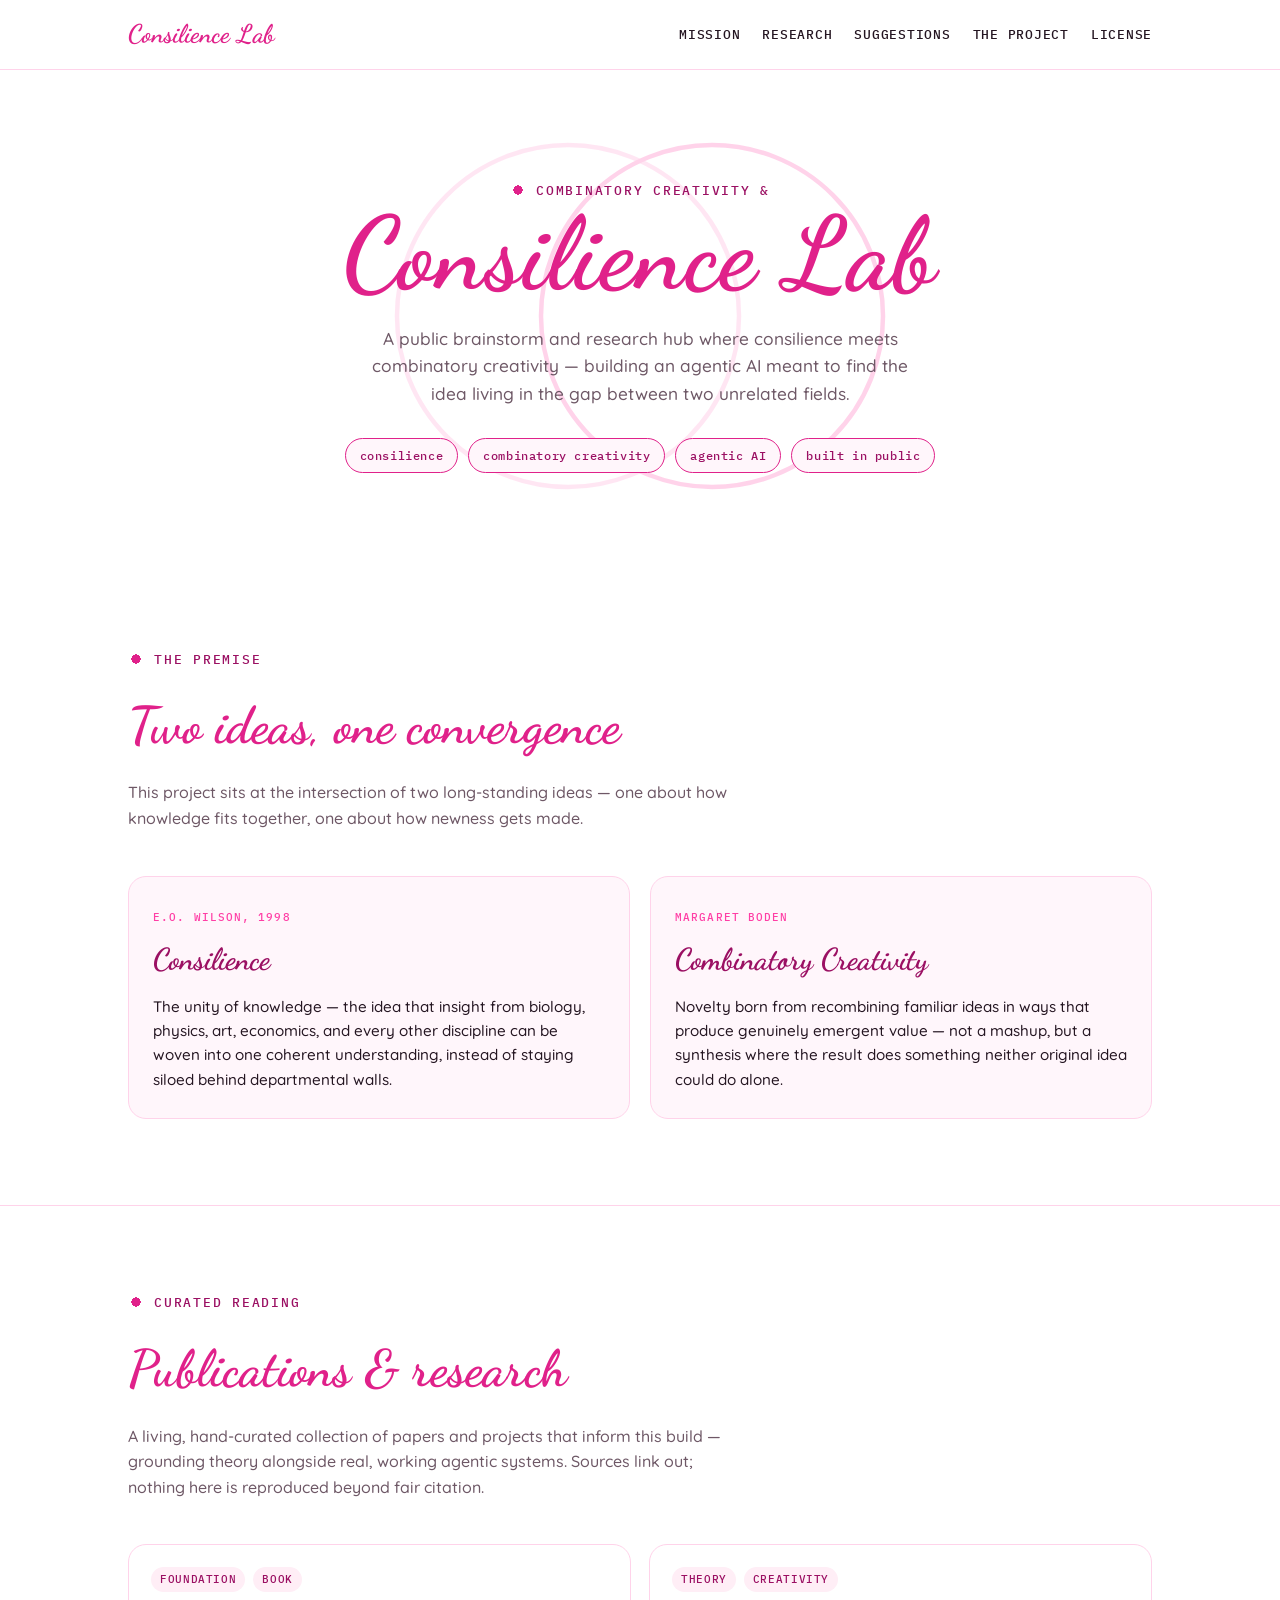
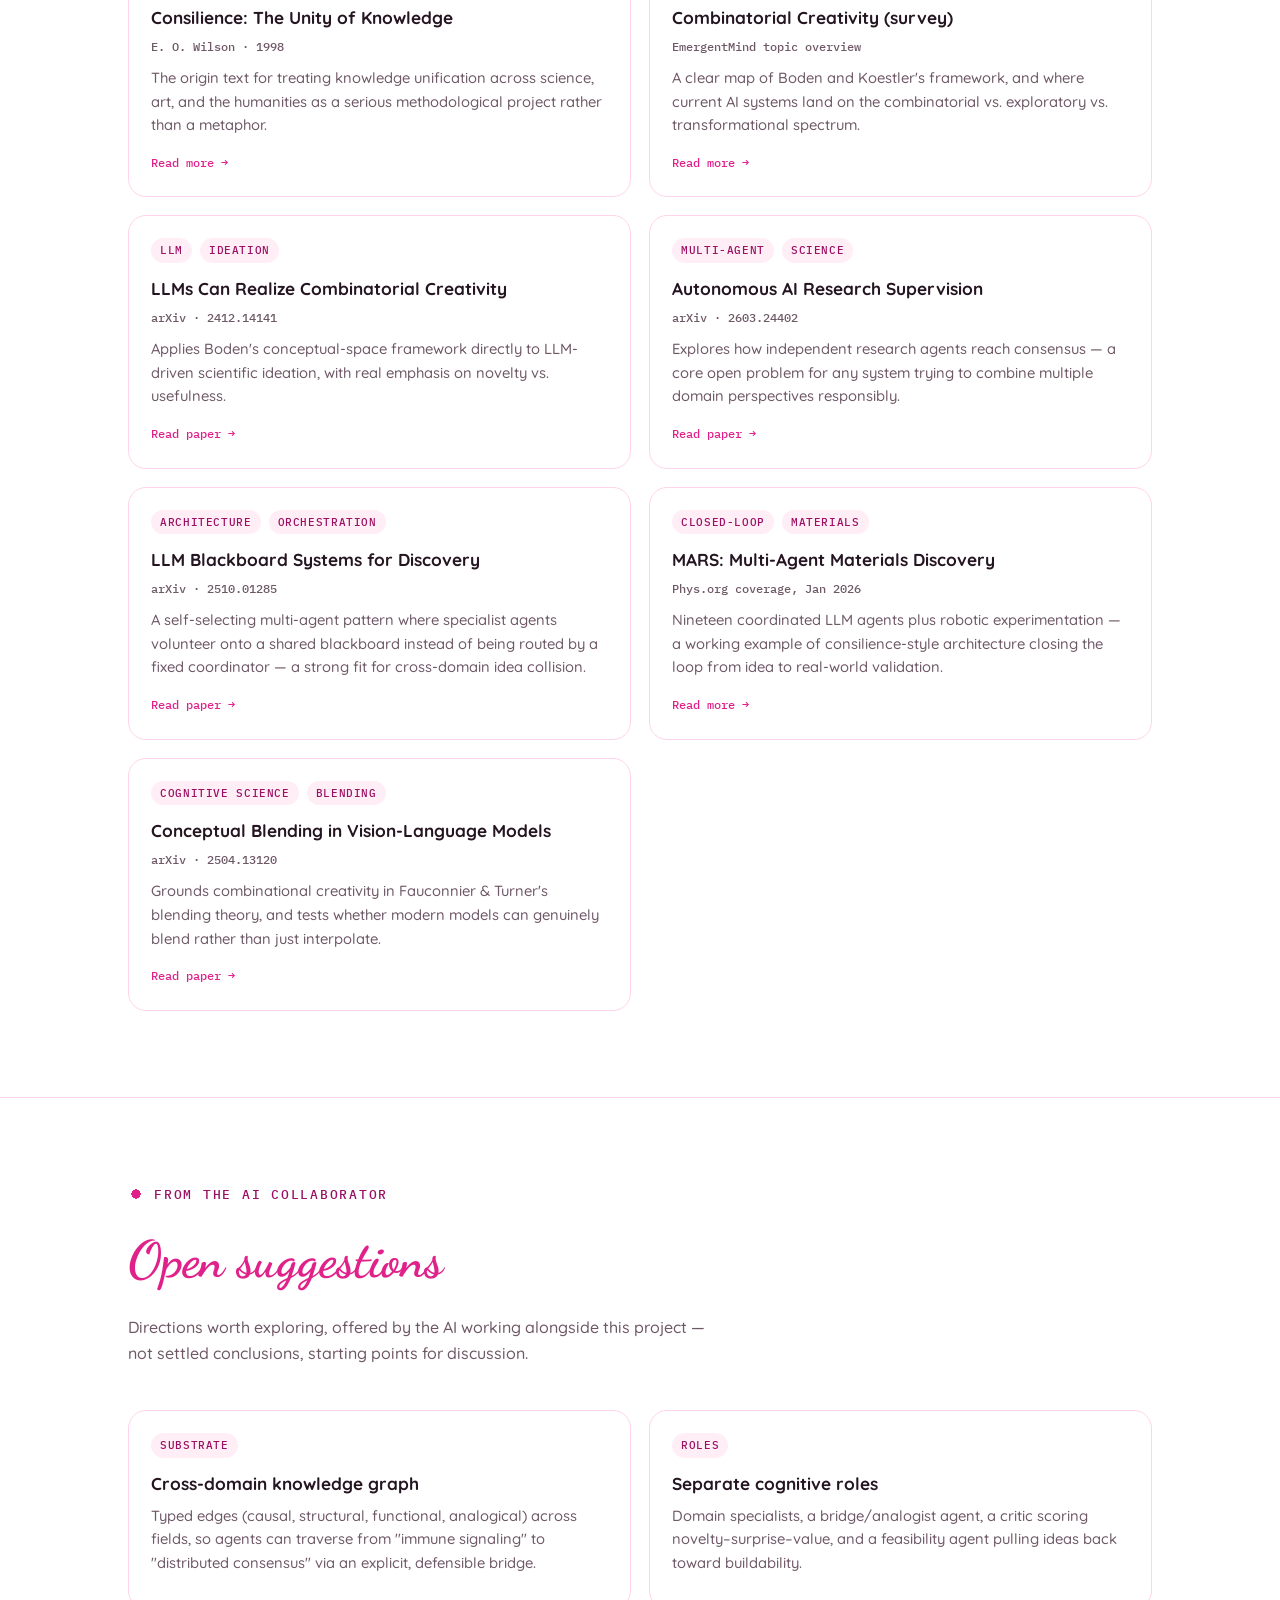
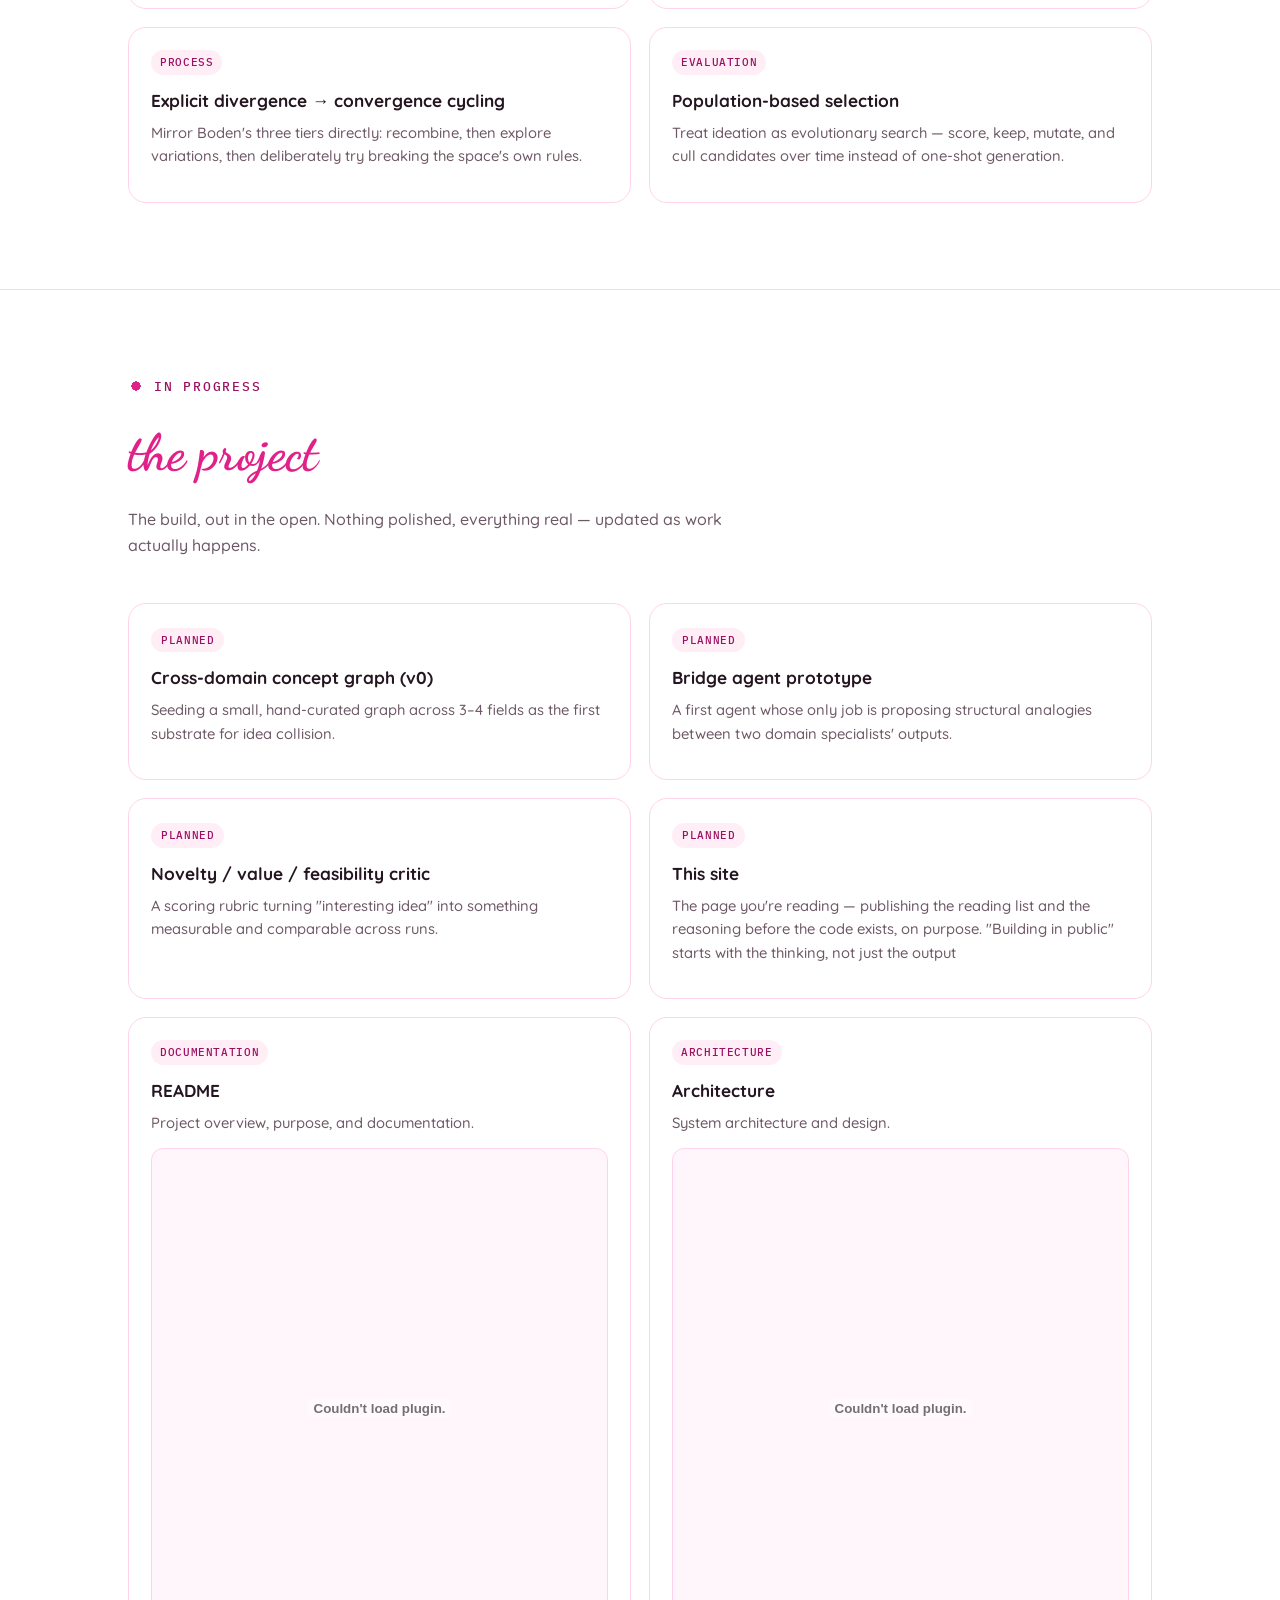
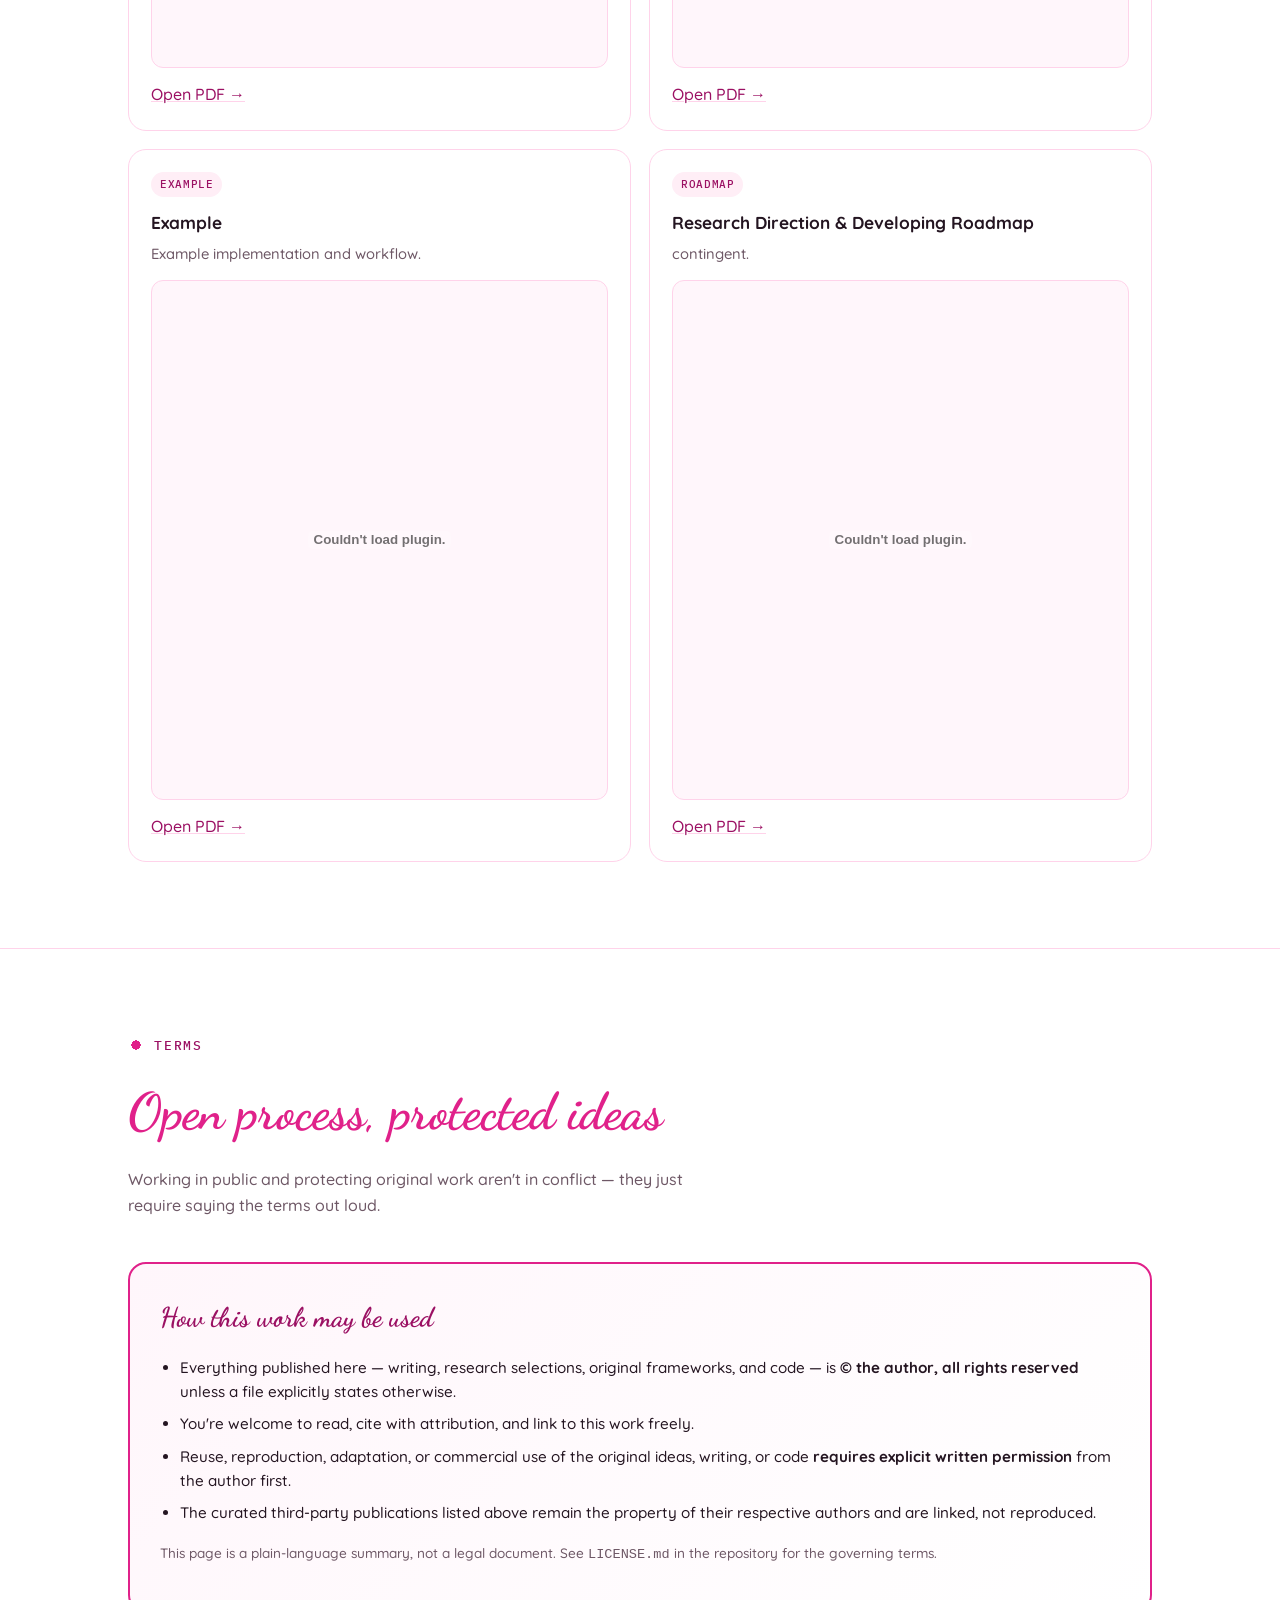
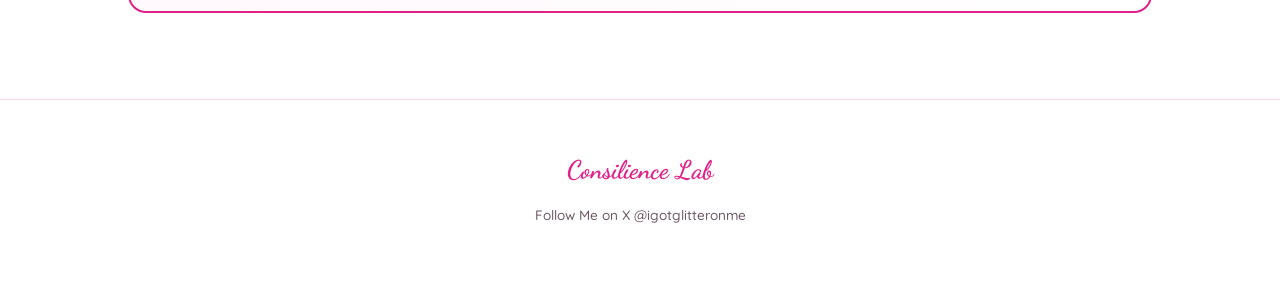
==== index.html @ a1da9355 "Update index.html" ====
<!DOCTYPE html>
<html lang="en">
<head>
<meta charset="UTF-8">
<meta name="viewport" content="width=device-width, initial-scale=1.0">
<title>Consilience Lab — Where Ideas Collide</title>
<meta name="description" content="A public research, building and brainstorm hub, exploring consilience and combinatory creativity in agentic AI. Curated publications, open suggestions, and work-in-progress.">

<link rel="preconnect" href="https://fonts.googleapis.com">
<link rel="preconnect" href="https://fonts.gstatic.com" crossorigin>
<link href="https://fonts.googleapis.com/css2?family=Dancing+Script:wght@500;700&family=Quicksand:wght@400;500;600;700&family=IBM+Plex+Mono:wght@400;500&display=swap" rel="stylesheet">

<style>
  :root{
    --white:#ffffff;
    --barbie-pink:#e0218a;
    --hot-pink:#ff3ea5;
    --blush:#ffeef6;
    --blush-2:#fff6fb;
    --deep-magenta:#9b1063;
    --ink:#241521;
    --ink-soft:#6e5866;
    --line:#ffd3ea;
    --radius:18px;
  }

  *{box-sizing:border-box;}
  html{scroll-behavior:smooth;}
  body{
    margin:0;
    background:var(--white);
    color:var(--ink);
    font-family:'Quicksand', sans-serif;
    font-weight:500;
    line-height:1.6;
    -webkit-font-smoothing:antialiased;
  }

  ::selection{ background:var(--barbie-pink); color:#fff; }

  a{ color:var(--deep-magenta); text-decoration-color:var(--line); }
  a:hover{ color:var(--hot-pink); }

  .wrap{ max-width:1080px; margin:0 auto; padding:0 28px; }

  h1,h2,h3{ margin:0; }

  .script{
    font-family:'Dancing Script', cursive;
    font-weight:700;
    color:var(--barbie-pink);
  }

  .eyebrow{
    font-family:'IBM Plex Mono', monospace;
    font-size:12.5px;
    letter-spacing:.14em;
    text-transform:uppercase;
    color:var(--deep-magenta);
    display:inline-flex;
    align-items:center;
    gap:10px;
  }
  .eyebrow::before{
    content:"";
    width:16px; height:16px;
    background: var(--venn-icon);
    display:inline-block;
  }

  /* ---------- Nav ---------- */
  nav{
    position:sticky; top:0; z-index:50;
    background:rgba(255,255,255,0.88);
    backdrop-filter:blur(8px);
    border-bottom:1px solid var(--line);
  }
  .nav-inner{
    max-width:1080px; margin:0 auto; padding:14px 28px;
    display:flex; align-items:center; justify-content:space-between;
    gap:16px; flex-wrap:wrap;
  }
  .nav-mark{
    font-family:'Dancing Script', cursive;
    font-weight:700;
    font-size:1.6rem;
    color:var(--barbie-pink);
  }
  .nav-links{
    display:flex; gap:22px; flex-wrap:wrap;
    font-family:'IBM Plex Mono', monospace;
    font-size:12.5px;
    letter-spacing:.06em;
    text-transform:uppercase;
  }
  .nav-links a{ color:var(--ink); text-decoration:none; }
  .nav-links a:hover{ color:var(--barbie-pink); }

  /* ---------- Hero ---------- */
  header.hero{
    position:relative;
    padding:110px 28px 90px;
    text-align:center;
    overflow:hidden;
  }
  .venn-bg{
    position:absolute; inset:0;
    display:flex; align-items:center; justify-content:center;
    pointer-events:none;
    opacity:0.55;
  }
  .venn-bg svg{ width:min(720px, 90vw); height:auto; }

  .hero-content{ position:relative; z-index:1; }

  .hero h1{
    font-size:clamp(3.2rem, 9vw, 6.4rem);
    line-height:0.95;
    letter-spacing:0.01em;
  }
  .hero .tagline{
    max-width:560px;
    margin:22px auto 0;
    font-size:1.08rem;
    color:var(--ink-soft);
  }
  .hero .badge-row{
    margin-top:30px;
    display:flex; gap:10px; justify-content:center; flex-wrap:wrap;
  }
  .pill{
    font-family:'IBM Plex Mono', monospace;
    font-size:12px;
    letter-spacing:.05em;
    padding:7px 14px;
    border-radius:999px;
    border:1.5px solid var(--barbie-pink);
    color:var(--deep-magenta);
    background:var(--blush-2);
  }

  /* ---------- Section shell ---------- */
  section{ padding:86px 0; border-top:1px solid var(--line); }
  section:first-of-type{ border-top:none; }
  .section-head{ margin-bottom:44px; max-width:680px; }
  .section-head h2{
    font-family:'Dancing Script', cursive;
    font-weight:700;
    font-size:clamp(2.2rem, 4.5vw, 3.2rem);
    color:var(--barbie-pink);
    margin-top:10px;
  }
  .section-head p{ color:var(--ink-soft); margin-top:14px; font-size:1rem; max-width:600px; }

  /* ---------- Mission / definitions ---------- */
  .terms{
    display:grid; grid-template-columns:1fr 1fr; gap:20px;
    margin-top:10px;
  }
  .term-card{
    background:var(--blush-2);
    border:1.5px solid var(--line);
    border-radius:var(--radius);
    padding:26px 24px;
  }
  .term-card .kicker{
    font-family:'IBM Plex Mono', monospace;
    font-size:11px; letter-spacing:.1em; text-transform:uppercase;
    color:var(--hot-pink);
  }
  .term-card h3{
    font-family:'Dancing Script', cursive;
    font-weight:700;
    font-size:1.9rem;
    color:var(--deep-magenta);
    margin:8px 0 10px;
  }
  .term-card p{ margin:0; color:var(--ink); font-size:0.95rem; }

  /* ---------- Cards grid (publications / suggestions / the project) ---------- */
  .grid{ display:grid; grid-template-columns:repeat(2, 1fr); gap:18px; }

  .card{
    border:1.5px solid var(--line);
    border-radius:var(--radius);
    padding:22px;
    background:var(--white);
    transition: border-color .18s ease, transform .18s ease;
  }
  .card:hover{ border-color:var(--barbie-pink); transform:translateY(-2px); }

  .tag-row{ display:flex; gap:8px; flex-wrap:wrap; margin-bottom:12px; }
  .tag{
    font-family:'IBM Plex Mono', monospace;
    font-size:10.5px; letter-spacing:.06em; text-transform:uppercase;
    color:var(--deep-magenta);
    background:var(--blush);
    padding:4px 9px;
    border-radius:999px;
  }
  .card h3{ font-size:1.08rem; font-weight:700; color:var(--ink); margin-bottom:6px; }
  .card .meta{
    font-family:'IBM Plex Mono', monospace;
    font-size:11.5px; color:var(--ink-soft); margin-bottom:10px;
  }
  .card p{ font-size:0.92rem; color:var(--ink-soft); margin:0 0 12px; }
  .card .link{
    font-family:'IBM Plex Mono', monospace;
    font-size:12px; font-weight:500;
    text-decoration:none;
    color:var(--barbie-pink);
  }
  .card .link:hover{ color:var(--hot-pink); }

  /* ---------- Embedded project PDFs ---------- */
  .pdf-section{
    display:grid;
    grid-template-columns:repeat(2, minmax(0, 1fr));
    gap:18px;
    margin-top:18px;
  }

  .pdf-card{
    border:1.5px solid var(--line);
    border-radius:var(--radius);
    padding:22px;
    background:var(--white);
    overflow:hidden;
  }

  .pdf-card h3{
    font-size:1.08rem;
    font-weight:700;
    color:var(--ink);
    margin-bottom:6px;
  }

  .pdf-card p{
    font-size:0.92rem;
    color:var(--ink-soft);
    margin:0 0 14px;
  }

  .pdf-card embed{
    display:block;
    width:100%;
    height:520px;
    border:1px solid var(--line);
    border-radius:12px;
    background:var(--blush-2);
    margin-bottom:14px;
  }

  /* status chip for the project */
  .status{
    font-family:'IBM Plex Mono', monospace;
    font-size:10.5px; letter-spacing:.06em; text-transform:uppercase;
    padding:4px 10px; border-radius:999px;
    display:inline-block; margin-bottom:12px;
  }
  .status.exploring{ background:#fff2c9; color:#8a6a00; }
  .status.prototyping{ background:#dcf3e4; color:#177a44; }
  .status.planned{ background:var(--blush); color:var(--deep-magenta); }

  /* ---------- License callout ---------- */
  .license-box{
    background:linear-gradient(135deg, var(--blush-2), #fff);
    border:2px solid var(--barbie-pink);
    border-radius:var(--radius);
    padding:32px 30px;
  }
  .license-box h3{
    font-family:'Dancing Script', cursive; font-weight:700;
    color:var(--deep-magenta); font-size:1.7rem; margin-bottom:12px;
  }
  .license-box ul{ margin:16px 0; padding-left:20px; }
  .license-box li{ margin-bottom:8px; font-size:0.95rem; }
  .license-box .fine{ font-size:0.85rem; color:var(--ink-soft); margin-top:16px; }

  /* ---------- Footer ---------- */
  footer{
    padding:50px 28px 60px;
    text-align:center;
    border-top:1px solid var(--line);
  }
  footer .script{ font-size:1.6rem; display:block; margin-bottom:8px; }
  footer p{ font-size:0.85rem; color:var(--ink-soft); }

  @media (max-width: 760px){
    .terms{ grid-template-columns:1fr; }
    .grid{ grid-template-columns:1fr; }
    .pdf-section{ grid-template-columns:1fr; }
    .pdf-card embed{ height:520px; }
    .nav-links{ font-size:11px; gap:14px; }
  }

  @media (prefers-reduced-motion: reduce){
    html{ scroll-behavior:auto; }
    .card{ transition:none; }
  }
</style>
</head>
<body>

<nav>
  <div class="nav-inner">
    <div class="nav-mark">Consilience Lab</div>
    <div class="nav-links">
      <a href="#mission">Mission</a>
      <a href="#research">Research</a>
      <a href="#suggestions">Suggestions</a>
      <a href="#the project">the project</a>
      <a href="#license">License</a>
    </div>
  </div>
</nav>

<header class="hero">
  <div class="venn-bg" aria-hidden="true">
    <svg viewBox="0 0 400 220" fill="none">
      <circle cx="160" cy="110" r="95" stroke="#ffd3ea" stroke-width="2.5"/>
      <circle cx="240" cy="110" r="95" stroke="#ffb0d9" stroke-width="2.5"/>
    </svg>
  </div>
  <div class="hero-content">
    <span class="eyebrow" style="--venn-icon: radial-gradient(circle, var(--barbie-pink) 40%, transparent 41%);">Combinatory Creativity &amp;</span>
    <h1 class="script">Consilience Lab</h1>
    <p class="tagline">A public brainstorm and research hub where consilience meets combinatory creativity — building an agentic AI meant to find the idea living in the gap between two unrelated fields.</p>
    <div class="badge-row">
      <span class="pill">consilience</span>
      <span class="pill">combinatory creativity</span>
      <span class="pill">agentic AI</span>
      <span class="pill">built in public</span>
    </div>
  </div>
</header>

<section id="mission">
  <div class="wrap">
    <div class="section-head">
      <span class="eyebrow" style="--venn-icon: radial-gradient(circle, var(--barbie-pink) 40%, transparent 41%);">the premise</span>
      <h2>Two ideas, one convergence</h2>
      <p>This project sits at the intersection of two long-standing ideas — one about how knowledge fits together, one about how newness gets made. </p>
    </div>
    <div class="terms">
      <div class="term-card">
        <span class="kicker">E.O. Wilson, 1998</span>
        <h3>Consilience</h3>
        <p>The unity of knowledge — the idea that insight from biology, physics, art, economics, and every other discipline can be woven into one coherent understanding, instead of staying siloed behind departmental walls.</p>
      </div>
      <div class="term-card">
        <span class="kicker">Margaret Boden</span>
        <h3>Combinatory Creativity</h3>
        <p>Novelty born from recombining familiar ideas in ways that produce genuinely emergent value — not a mashup, but a synthesis where the result does something neither original idea could do alone.</p>
      </div>
    </div>
  </div>
</section>

<section id="research">
  <div class="wrap">
    <div class="section-head">
      <span class="eyebrow" style="--venn-icon: radial-gradient(circle, var(--barbie-pink) 40%, transparent 41%);">curated reading</span>
      <h2>Publications &amp; research</h2>
      <p>A living, hand-curated collection of papers and projects that inform this build — grounding theory alongside real, working agentic systems. Sources link out; nothing here is reproduced beyond fair citation.</p>
    </div>

    <div class="grid">

      <div class="card">
        <div class="tag-row"><span class="tag">foundation</span><span class="tag">book</span></div>
        <h3>Consilience: The Unity of Knowledge</h3>
        <div class="meta">E. O. Wilson · 1998</div>
        <p>The origin text for treating knowledge unification across science, art, and the humanities as a serious methodological project rather than a metaphor.</p>
        <a class="link" href="https://en.wikipedia.org/wiki/Consilience_(book)" target="_blank" rel="noopener">Read more →</a>
      </div>

      <div class="card">
        <div class="tag-row"><span class="tag">theory</span><span class="tag">creativity</span></div>
        <h3>Combinatorial Creativity (survey)</h3>
        <div class="meta">EmergentMind topic overview</div>
        <p>A clear map of Boden and Koestler's framework, and where current AI systems land on the combinatorial vs. exploratory vs. transformational spectrum.</p>
        <a class="link" href="https://www.emergentmind.com/topics/combinatorial-creativity-cc" target="_blank" rel="noopener">Read more →</a>
      </div>

      <div class="card">
        <div class="tag-row"><span class="tag">LLM</span><span class="tag">ideation</span></div>
        <h3>LLMs Can Realize Combinatorial Creativity</h3>
        <div class="meta">arXiv · 2412.14141</div>
        <p>Applies Boden's conceptual-space framework directly to LLM-driven scientific ideation, with real emphasis on novelty vs. usefulness.</p>
        <a class="link" href="https://arxiv.org/pdf/2412.14141" target="_blank" rel="noopener">Read paper →</a>
      </div>

      <div class="card">
        <div class="tag-row"><span class="tag">multi-agent</span><span class="tag">science</span></div>
        <h3>Autonomous AI Research Supervision</h3>
        <div class="meta">arXiv · 2603.24402</div>
        <p>Explores how independent research agents reach consensus — a core open problem for any system trying to combine multiple domain perspectives responsibly.</p>
        <a class="link" href="https://arxiv.org/pdf/2603.24402" target="_blank" rel="noopener">Read paper →</a>
      </div>

      <div class="card">
        <div class="tag-row"><span class="tag">architecture</span><span class="tag">orchestration</span></div>
        <h3>LLM Blackboard Systems for Discovery</h3>
        <div class="meta">arXiv · 2510.01285</div>
        <p>A self-selecting multi-agent pattern where specialist agents volunteer onto a shared blackboard instead of being routed by a fixed coordinator — a strong fit for cross-domain idea collision.</p>
        <a class="link" href="https://arxiv.org/pdf/2510.01285" target="_blank" rel="noopener">Read paper →</a>
      </div>

      <div class="card">
        <div class="tag-row"><span class="tag">closed-loop</span><span class="tag">materials</span></div>
        <h3>MARS: Multi-Agent Materials Discovery</h3>
        <div class="meta">Phys.org coverage, Jan 2026</div>
        <p>Nineteen coordinated LLM agents plus robotic experimentation — a working example of consilience-style architecture closing the loop from idea to real-world validation.</p>
        <a class="link" href="https://phys.org/news/2026-01-multi-agent-ai-robots-automate.html" target="_blank" rel="noopener">Read more →</a>
      </div>

      <div class="card">
        <div class="tag-row"><span class="tag">cognitive science</span><span class="tag">blending</span></div>
        <h3>Conceptual Blending in Vision-Language Models</h3>
        <div class="meta">arXiv · 2504.13120</div>
        <p>Grounds combinational creativity in Fauconnier &amp; Turner's blending theory, and tests whether modern models can genuinely blend rather than just interpolate.</p>
        <a class="link" href="https://arxiv.org/pdf/2504.13120" target="_blank" rel="noopener">Read paper →</a>
      </div>

    </div>
  </div>
</section>

<section id="suggestions">
  <div class="wrap">
    <div class="section-head">
      <span class="eyebrow" style="--venn-icon: radial-gradient(circle, var(--barbie-pink) 40%, transparent 41%);">from the AI collaborator</span>
      <h2>Open suggestions</h2>
      <p>Directions worth exploring, offered by the AI working alongside this project — not settled conclusions, starting points for discussion.</p>
    </div>

    <div class="grid">
      <div class="card">
        <div class="tag-row"><span class="tag">substrate</span></div>
        <h3>Cross-domain knowledge graph</h3>
        <p>Typed edges (causal, structural, functional, analogical) across fields, so agents can traverse from "immune signaling" to "distributed consensus" via an explicit, defensible bridge.</p>
      </div>
      <div class="card">
        <div class="tag-row"><span class="tag">roles</span></div>
        <h3>Separate cognitive roles</h3>
        <p>Domain specialists, a bridge/analogist agent, a critic scoring novelty–surprise–value, and a feasibility agent pulling ideas back toward buildability.</p>
      </div>
      <div class="card">
        <div class="tag-row"><span class="tag">process</span></div>
        <h3>Explicit divergence → convergence cycling</h3>
        <p>Mirror Boden's three tiers directly: recombine, then explore variations, then deliberately try breaking the space's own rules.</p>
      </div>
      <div class="card">
        <div class="tag-row"><span class="tag">evaluation</span></div>
        <h3>Population-based selection</h3>
        <p>Treat ideation as evolutionary search — score, keep, mutate, and cull candidates over time instead of one-shot generation.</p>
      </div>
    </div>
  </div>
</section>

<section id="the project">
  <div class="wrap">
    <div class="section-head">
      <span class="eyebrow" style="--venn-icon: radial-gradient(circle, var(--barbie-pink) 40%, transparent 41%);">in progress</span>
      <h2>the project</h2>
      <p>The build, out in the open. Nothing polished, everything real — updated as work actually happens.</p>
    </div>

    <div class="grid">
      <div class="card">
        <span class="status planned">planned</span>
        <h3>Cross-domain concept graph (v0)</h3>
        <p>Seeding a small, hand-curated graph across 3–4 fields as the first substrate for idea collision.</p>
      </div>
      <div class="card">
        <span class="status planned">planned</span>
        <h3>Bridge agent prototype</h3>
        <p>A first agent whose only job is proposing structural analogies between two domain specialists' outputs.</p>
      </div>
      <div class="card">
        <span class="status planned">planned</span>
        <h3>Novelty / value / feasibility critic</h3>
        <p>A scoring rubric turning "interesting idea" into something measurable and comparable across runs.</p>
      </div>
      <div class="card">
        <span class="status planned">planned</span>
        <h3>This site</h3>
        <p>The page you're reading — publishing the reading list and the reasoning before the code exists, on purpose. "Building in public" starts with the thinking, not just the output </p>
      </div>
    </div>

    <!-- ---------- Project documents ---------- -->
    <div class="pdf-section">
      <div class="pdf-card">
        <div class="tag-row"><span class="tag">documentation</span></div>
        <h3>README</h3>
        <p>Project overview, purpose, and documentation.</p>
        <embed src="./directory/README.pdf" type="application/pdf" />
        <a class="link" href="./directory/README.pdf" target="_blank" rel="noopener">Open PDF →</a>
      </div>

      <div class="pdf-card">
        <div class="tag-row"><span class="tag">architecture</span></div>
        <h3>Architecture</h3>
        <p>System architecture and design.</p>
        <embed src="./directory/ARCHITECTURE.pdf" type="application/pdf" />
        <a class="link" href="./directory/ARCHITECTURE.pdf" target="_blank" rel="noopener">Open PDF →</a>
      </div>

      <div class="pdf-card">
        <div class="tag-row"><span class="tag">example</span></div>
        <h3>Example</h3>
        <p>Example implementation and workflow.</p>
        <embed src="./directory/EXAMPLE.pdf" type="application/pdf" />
        <a class="link" href="./directory/EXAMPLE.pdf" target="_blank" rel="noopener">Open PDF →</a>
      </div>

      <div class="pdf-card">
        <div class="tag-row"><span class="tag">roadmap</span></div>
        <h3>Research Direction &amp; Developing Roadmap</h3>
        <p>contingent.</p>
        <embed src="./directory/RESEARCH_AND_ROADMAP.pdf" type="application/pdf" />
        <a class="link" href="./directory/RESEARCH_AND_ROADMAP.pdf" target="_blank" rel="noopener">Open PDF →</a>
      </div>
    </div>


  </div>
</section>

<section id="license">
  <div class="wrap">
    <div class="section-head">
      <span class="eyebrow" style="--venn-icon: radial-gradient(circle, var(--barbie-pink) 40%, transparent 41%);">terms</span>
      <h2>Open process, protected ideas</h2>
      <p>Working in public and protecting original work aren't in conflict — they just require saying the terms out loud.</p>
    </div>

    <div class="license-box">
      <h3>How this work may be used</h3>
      <ul>
        <li>Everything published here — writing, research selections, original frameworks, and code — is <strong>© the author, all rights reserved</strong> unless a file explicitly states otherwise.</li>
        <li>You're welcome to read, cite with attribution, and link to this work freely.</li>
        <li>Reuse, reproduction, adaptation, or commercial use of the original ideas, writing, or code <strong>requires explicit written permission</strong> from the author first.</li>
        <li>The curated third-party publications listed above remain the property of their respective authors and are linked, not reproduced.</li>
      </ul>
      <p class="fine">This page is a plain-language summary, not a legal document. See <code>LICENSE.md</code> in the repository for the governing terms.</p>
    </div>
  </div>
</section>

<footer>
  <span class="script">Consilience Lab</span>
  <p>Follow Me on X @igotglitteronme</p>
</footer>

</body>
</html>
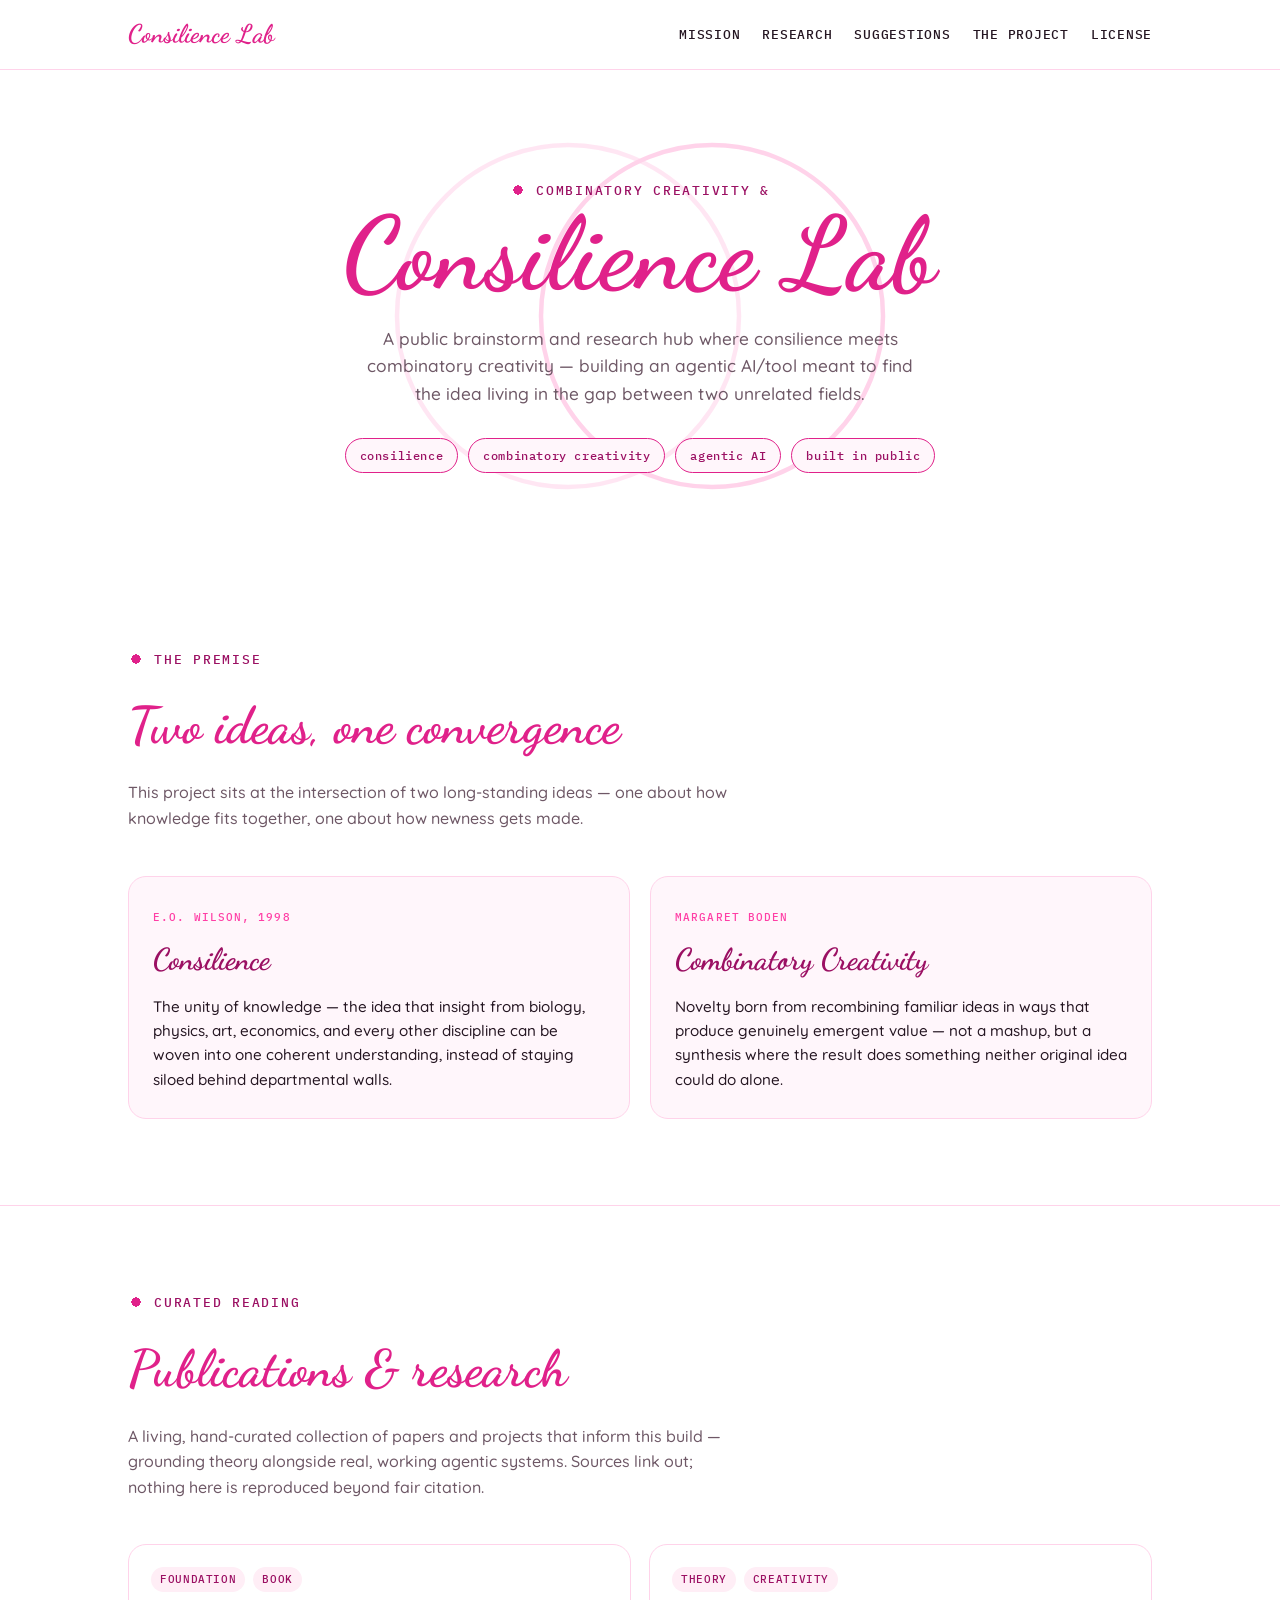
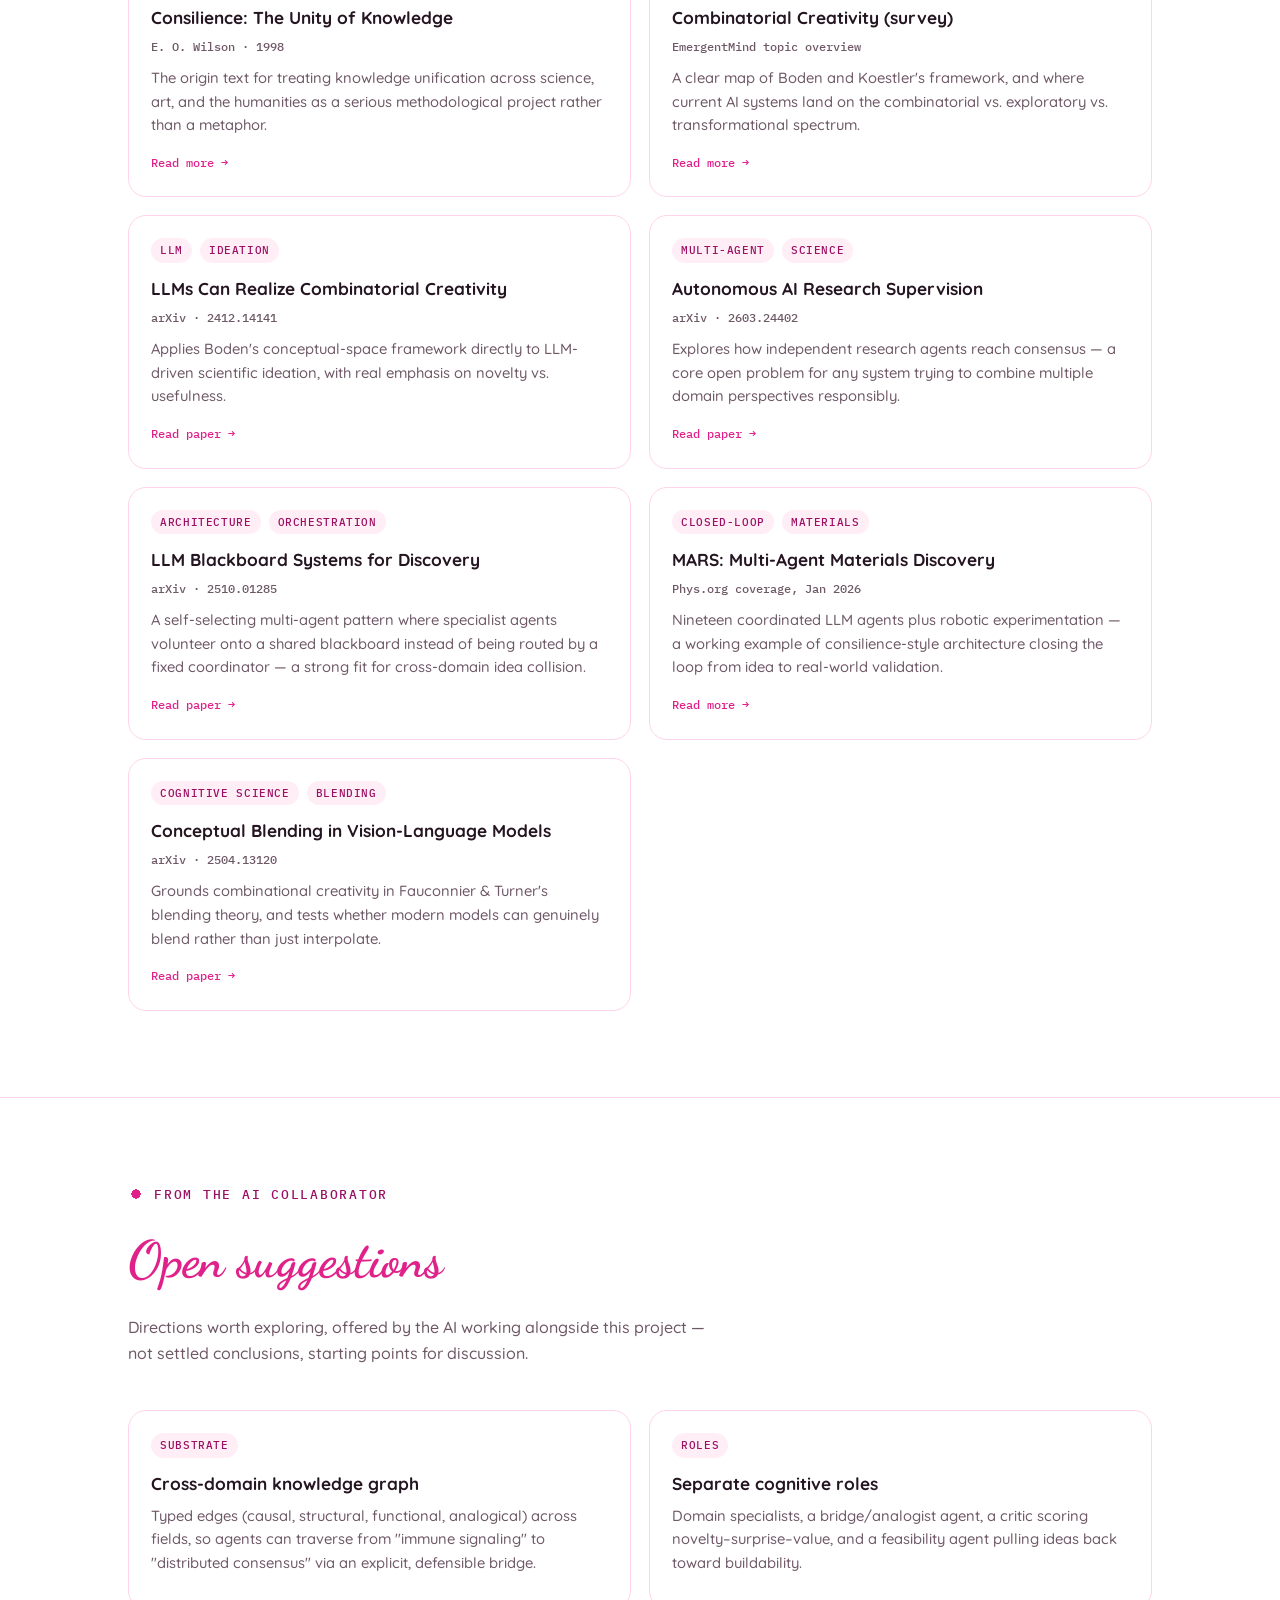
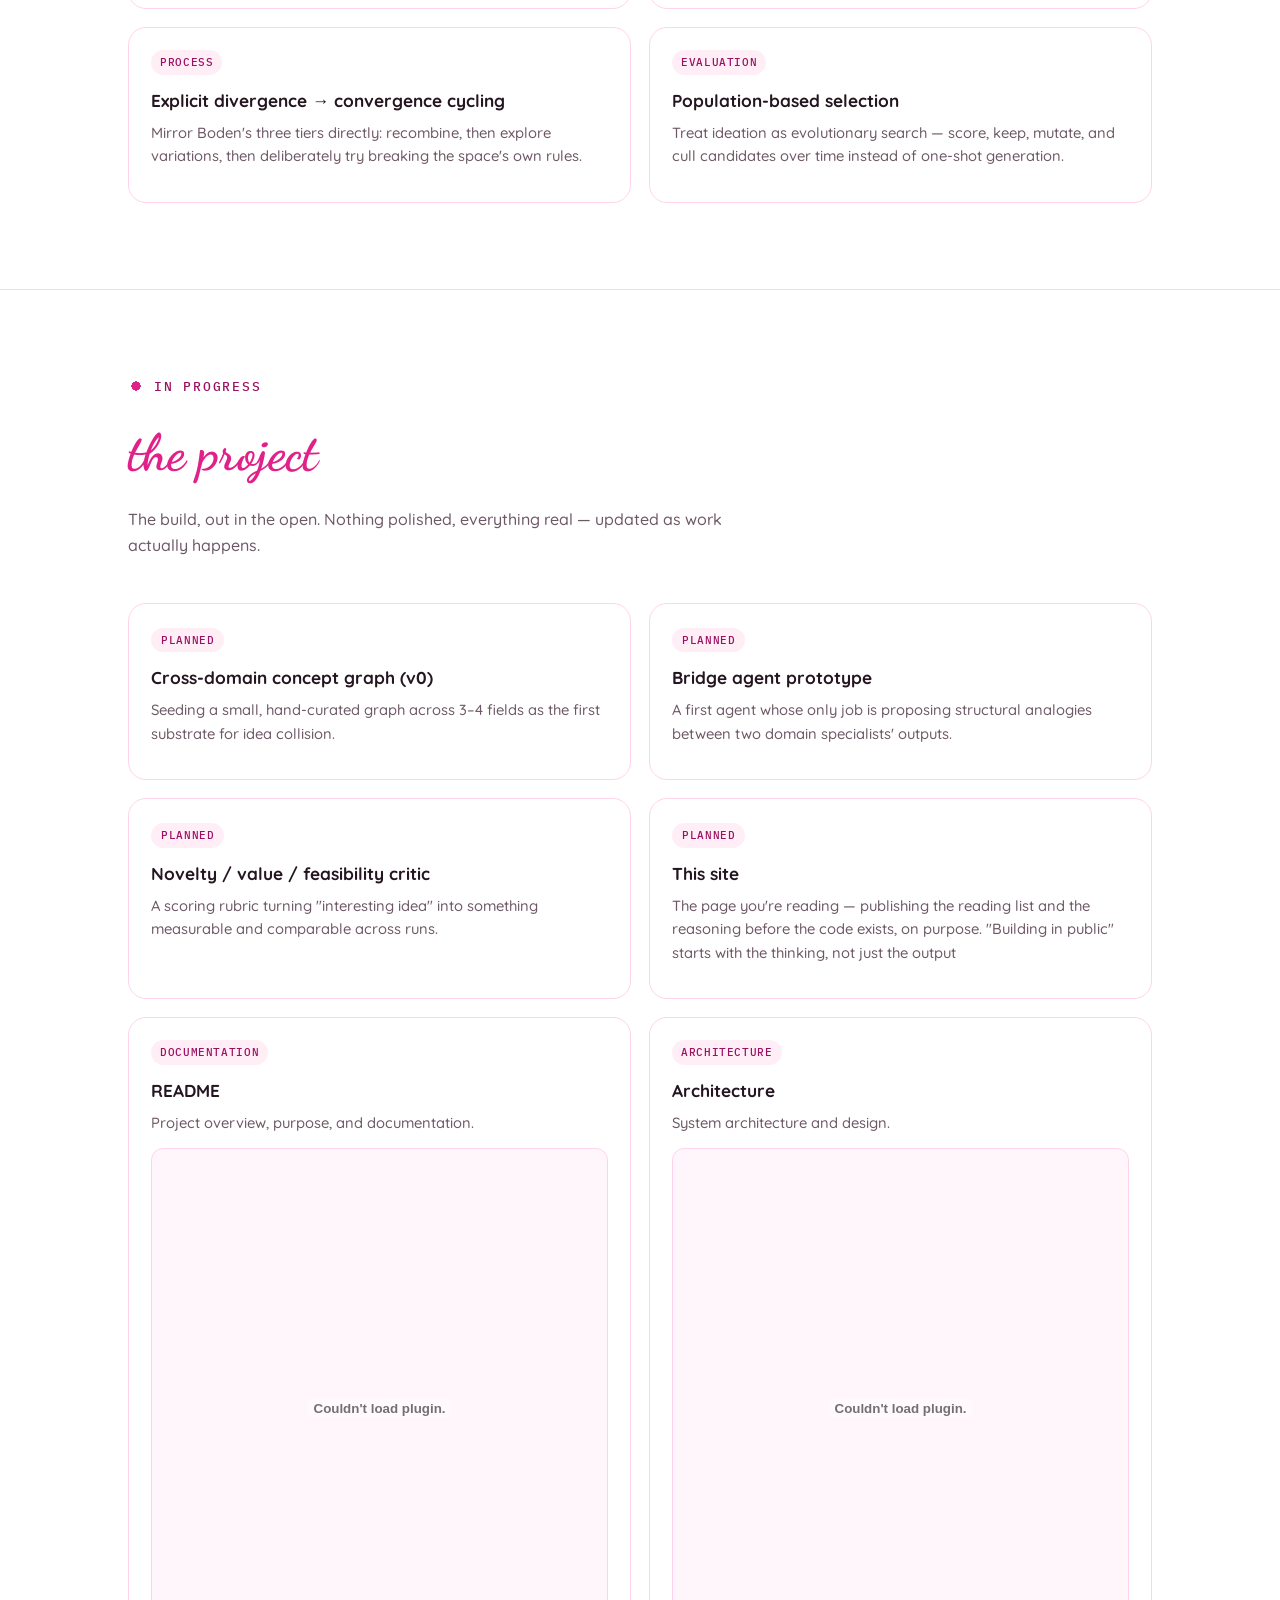
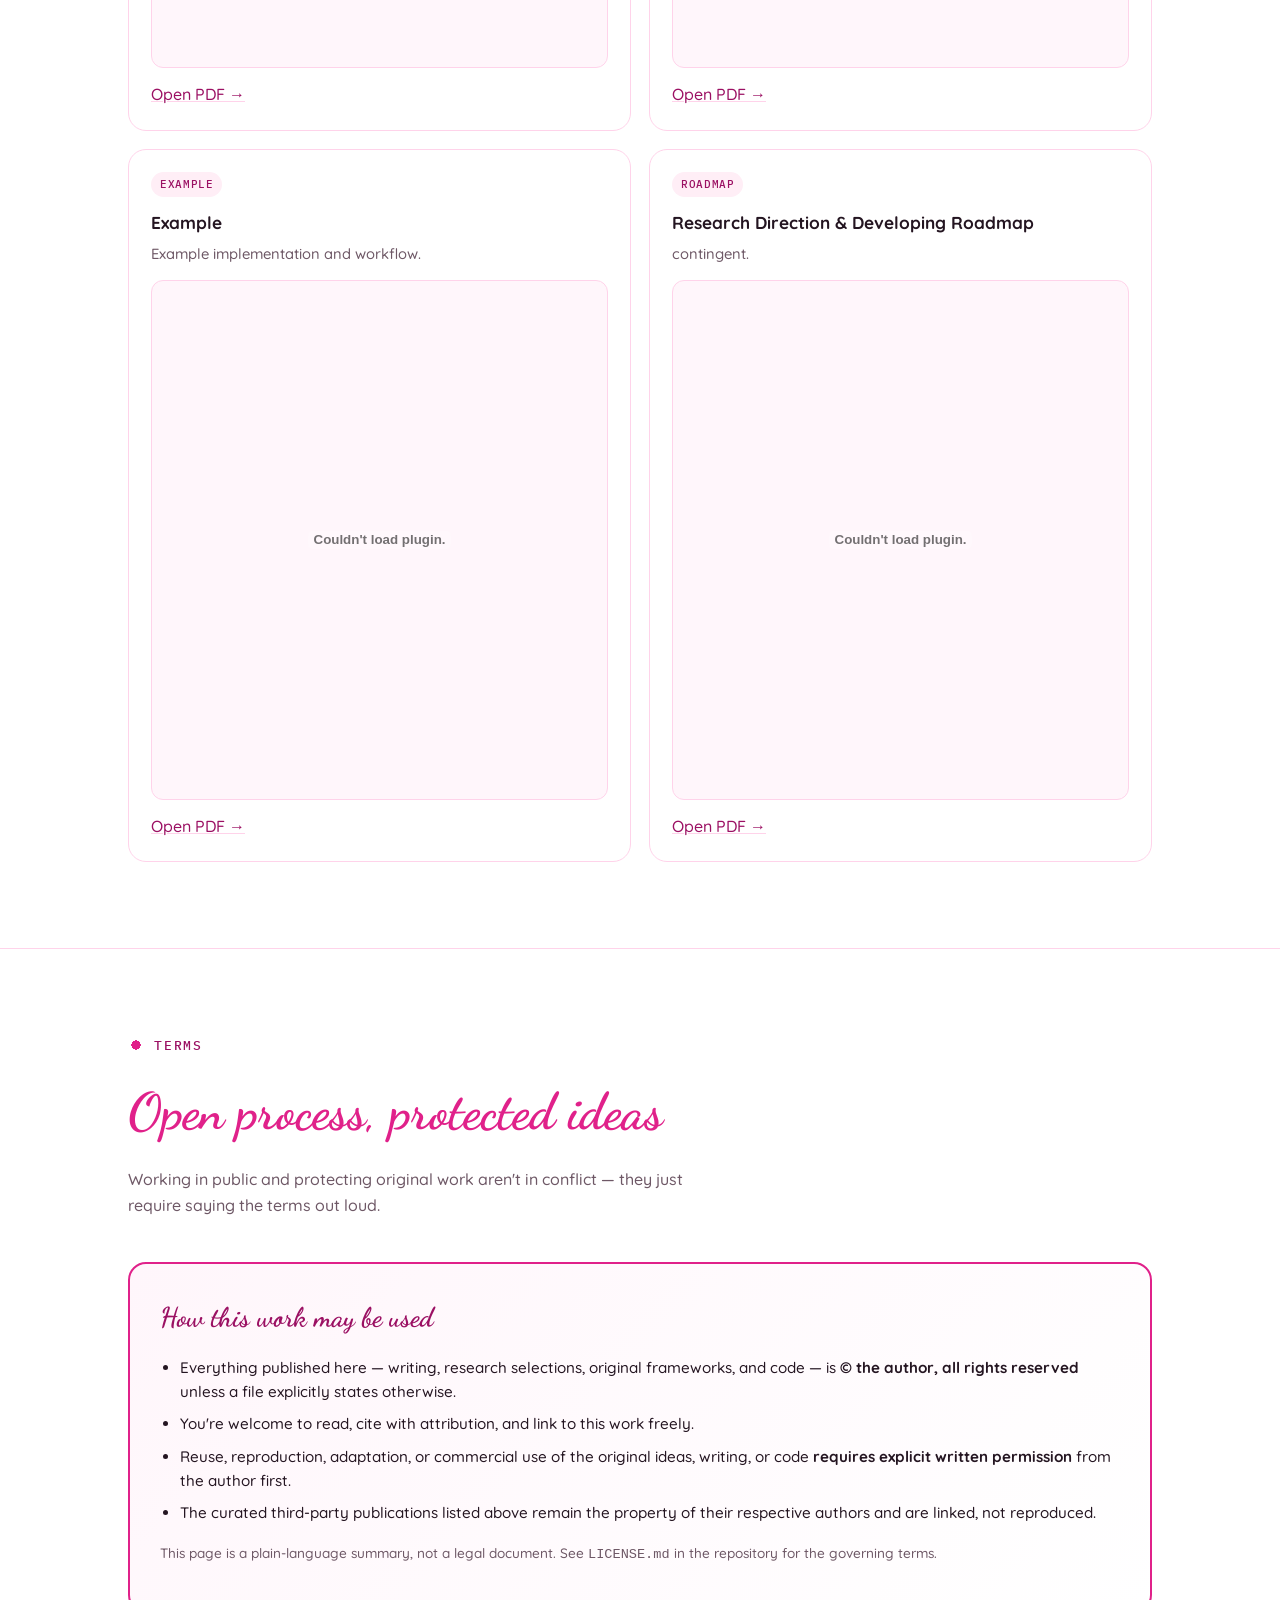
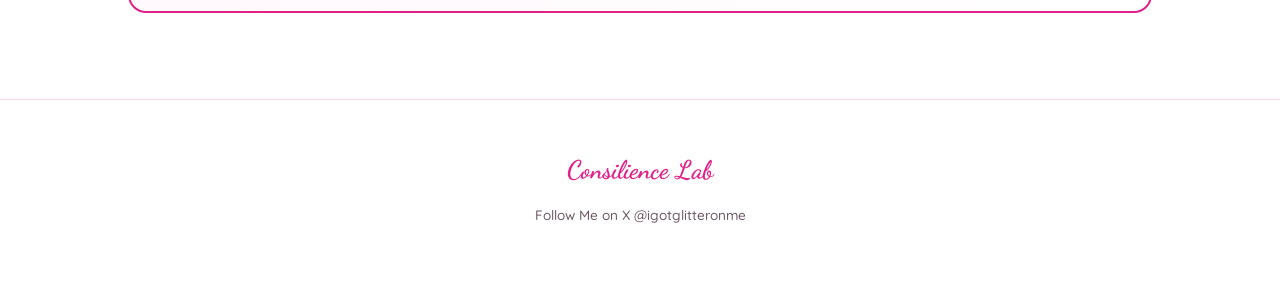
==== commit 78d10222: "Update index.html" ====
--- a/index.html
+++ b/index.html
@@ -325,7 +325,7 @@
   <div class="hero-content">
     <span class="eyebrow" style="--venn-icon: radial-gradient(circle, var(--barbie-pink) 40%, transparent 41%);">Combinatory Creativity &amp;</span>
     <h1 class="script">Consilience Lab</h1>
-    <p class="tagline">A public brainstorm and research hub where consilience meets combinatory creativity — building an agentic AI meant to find the idea living in the gap between two unrelated fields.</p>
+    <p class="tagline">A public brainstorm and research hub where consilience meets combinatory creativity — building an agentic AI/tool meant to find the idea living in the gap between two unrelated fields.</p>
     <div class="badge-row">
       <span class="pill">consilience</span>
       <span class="pill">combinatory creativity</span>
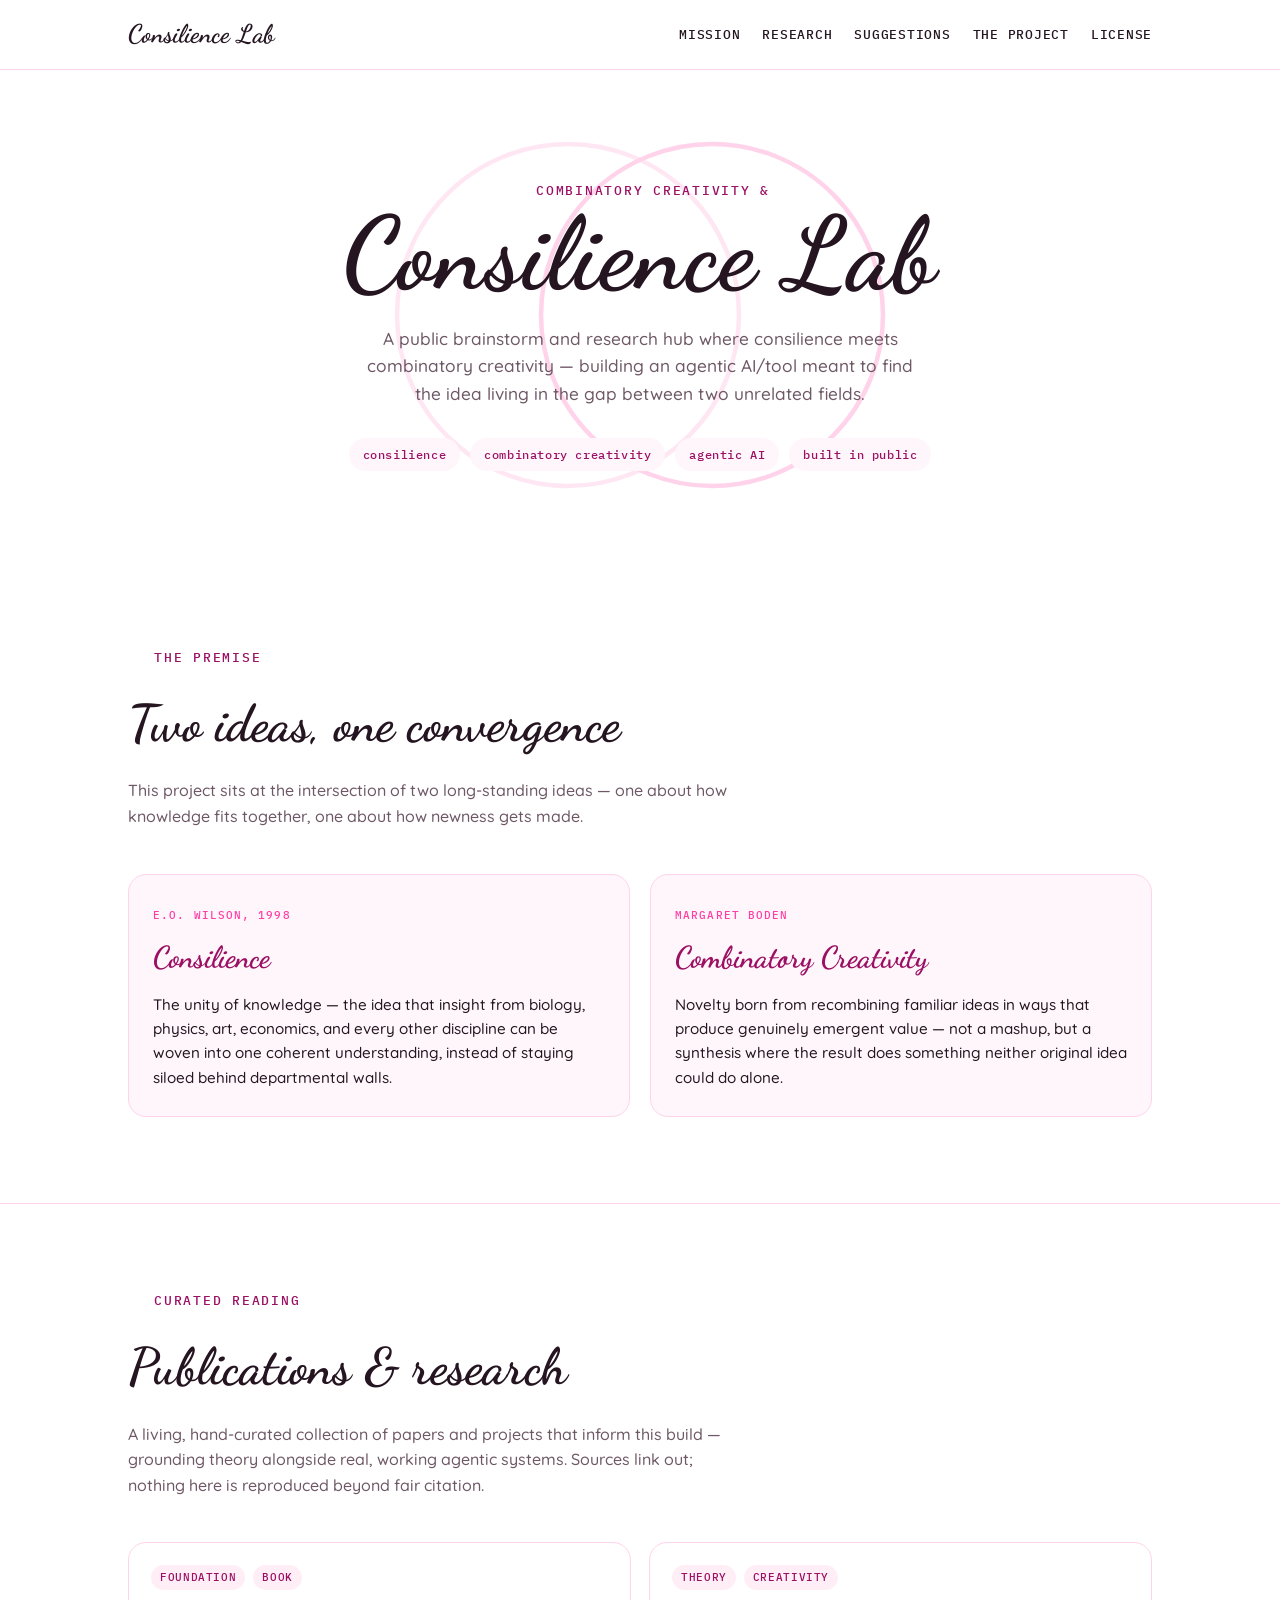
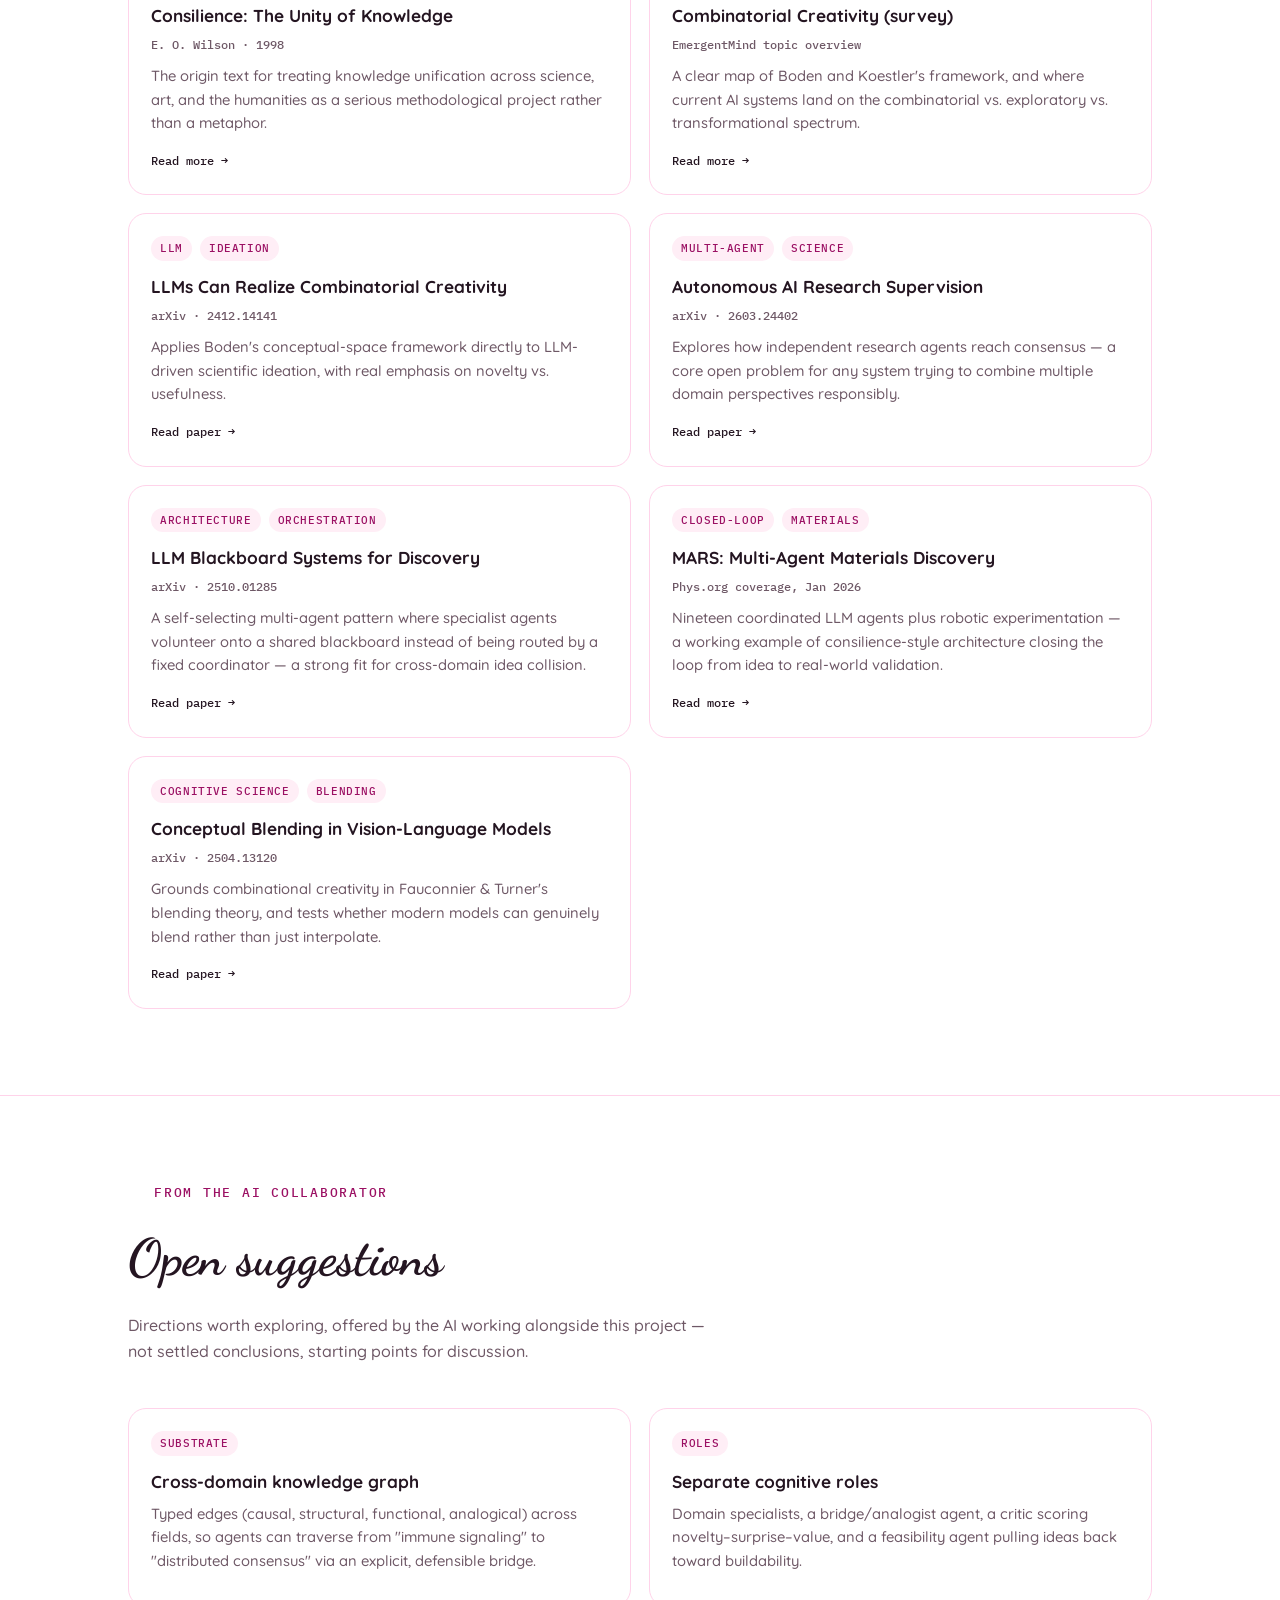
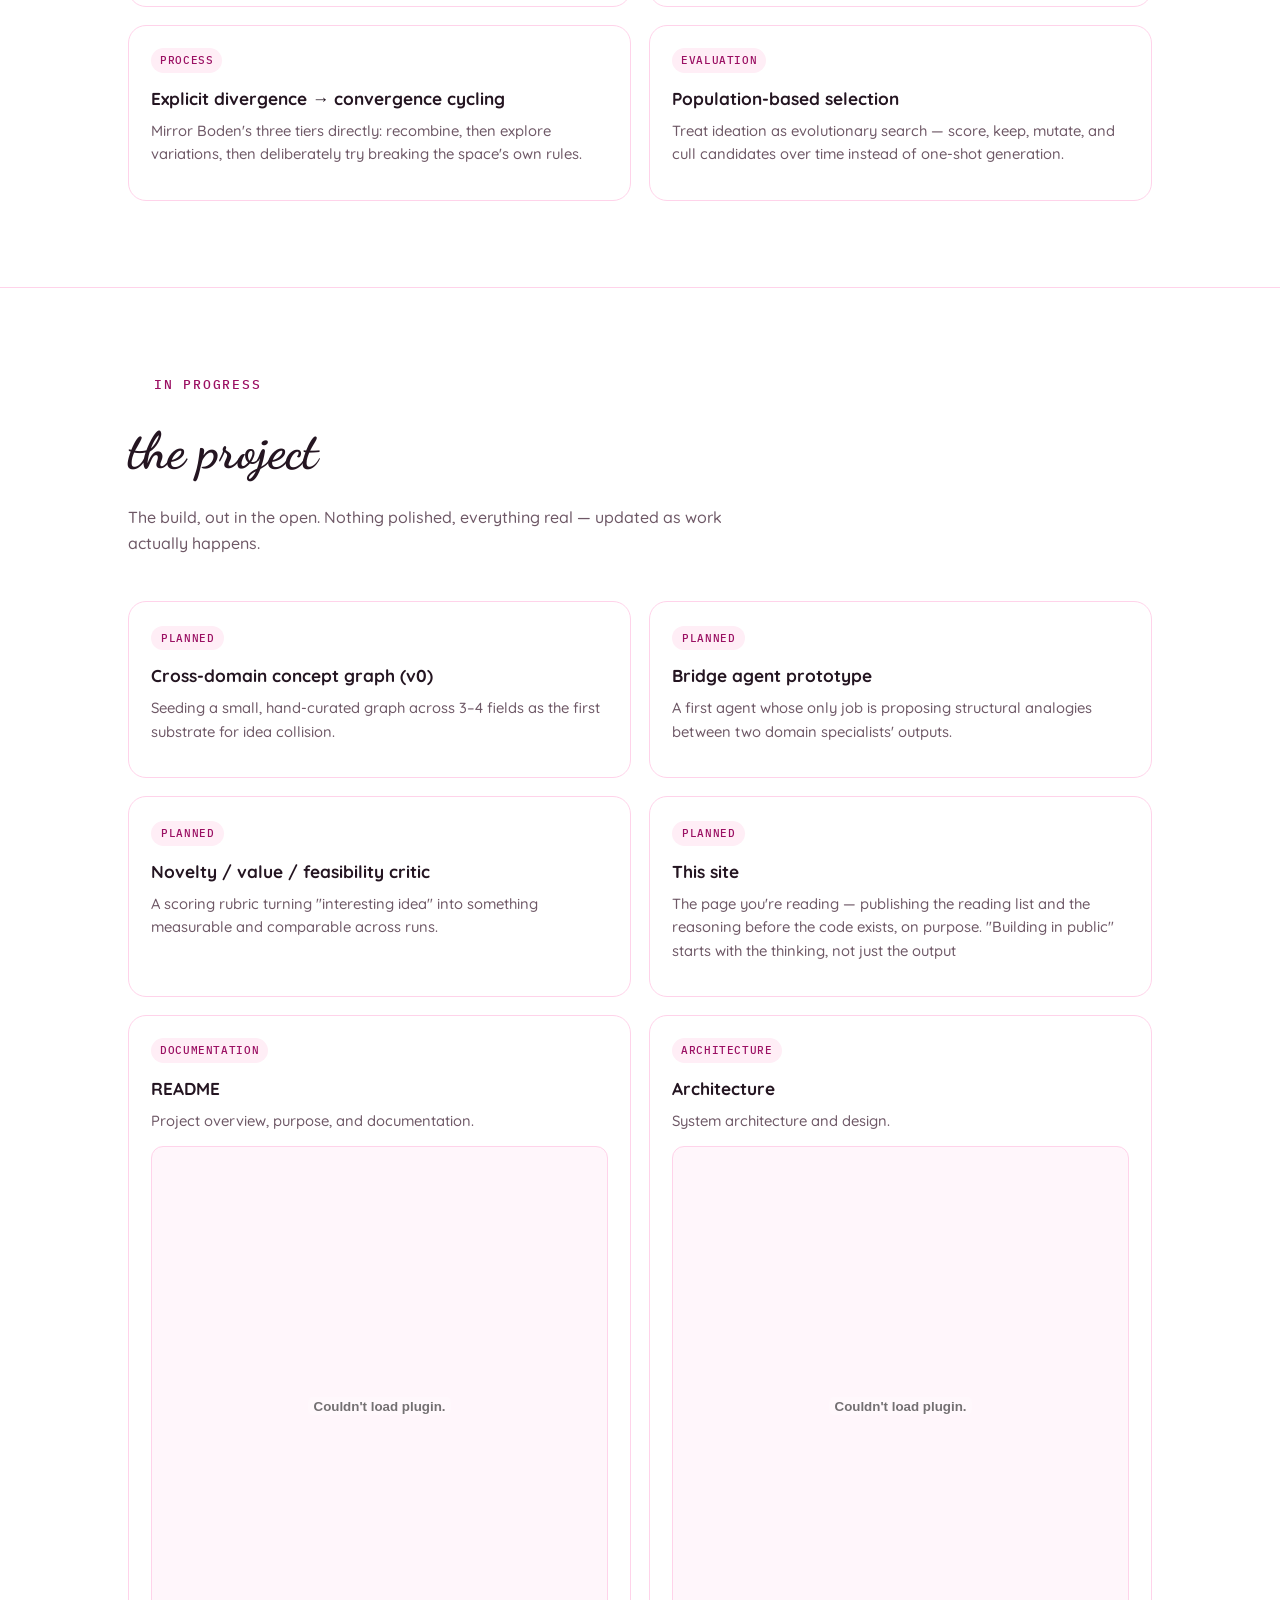
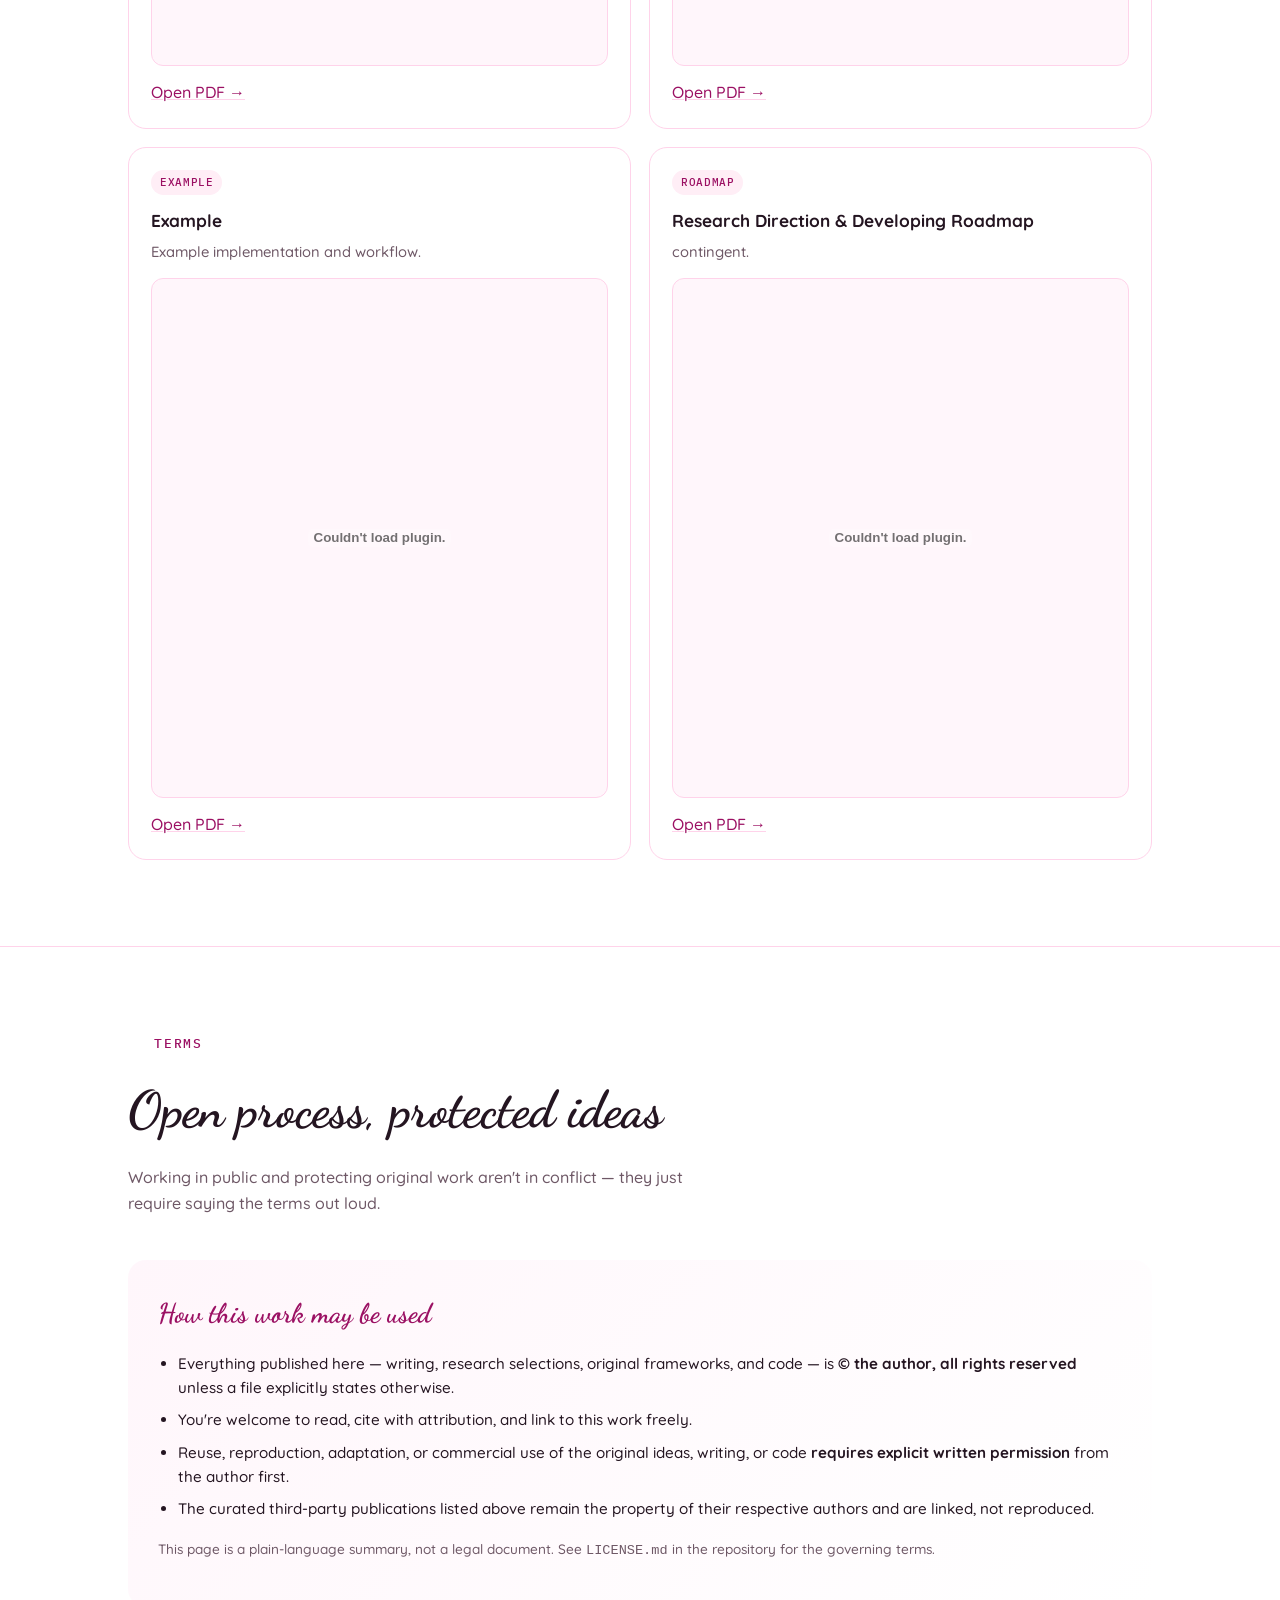
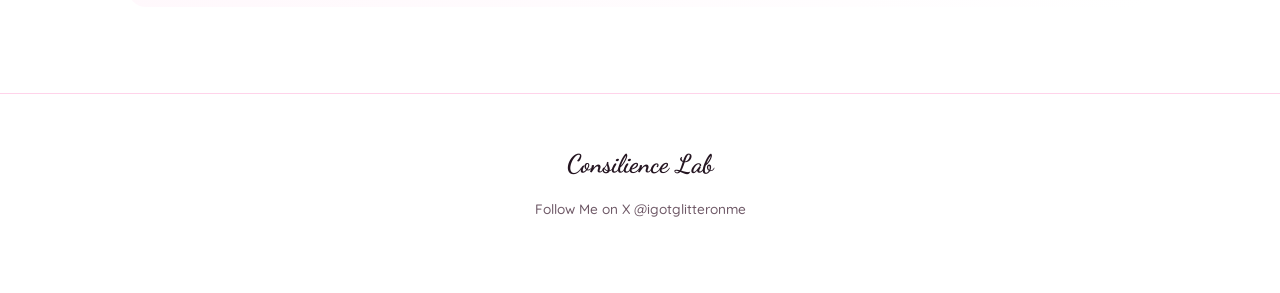
==== commit 8f47dbde: "Update index.html" ====
--- a/index.html
+++ b/index.html
@@ -13,7 +13,7 @@
 <style>
   :root{
     --white:#ffffff;
-    --barbie-pink:#e0218a;
+    --bpink:#e0218a;
     --hot-pink:#ff3ea5;
     --blush:#ffeef6;
     --blush-2:#fff6fb;
@@ -36,7 +36,7 @@
     -webkit-font-smoothing:antialiased;
   }
 
-  ::selection{ background:var(--barbie-pink); color:#fff; }
+  ::selection{ background:var(--b-pink); color:#fff; }
 
   a{ color:var(--deep-magenta); text-decoration-color:var(--line); }
   a:hover{ color:var(--hot-pink); }
@@ -48,7 +48,7 @@
   .script{
     font-family:'Dancing Script', cursive;
     font-weight:700;
-    color:var(--barbie-pink);
+    color:var(--b-pink);
   }
 
   .eyebrow{
@@ -84,7 +84,7 @@
     font-family:'Dancing Script', cursive;
     font-weight:700;
     font-size:1.6rem;
-    color:var(--barbie-pink);
+    color:var(--b-pink);
   }
   .nav-links{
     display:flex; gap:22px; flex-wrap:wrap;
@@ -94,7 +94,7 @@
     text-transform:uppercase;
   }
   .nav-links a{ color:var(--ink); text-decoration:none; }
-  .nav-links a:hover{ color:var(--barbie-pink); }
+  .nav-links a:hover{ color:var(--b-pink); }
 
   /* ---------- Hero ---------- */
   header.hero{
@@ -134,7 +134,7 @@
     letter-spacing:.05em;
     padding:7px 14px;
     border-radius:999px;
-    border:1.5px solid var(--barbie-pink);
+    border:1.5px solid var(--b-pink);
     color:var(--deep-magenta);
     background:var(--blush-2);
   }
@@ -147,7 +147,7 @@
     font-family:'Dancing Script', cursive;
     font-weight:700;
     font-size:clamp(2.2rem, 4.5vw, 3.2rem);
-    color:var(--barbie-pink);
+    color:var(--b-pink);
     margin-top:10px;
   }
   .section-head p{ color:var(--ink-soft); margin-top:14px; font-size:1rem; max-width:600px; }
@@ -187,7 +187,7 @@
     background:var(--white);
     transition: border-color .18s ease, transform .18s ease;
   }
-  .card:hover{ border-color:var(--barbie-pink); transform:translateY(-2px); }
+  .card:hover{ border-color:var(--b-pink); transform:translateY(-2px); }
 
   .tag-row{ display:flex; gap:8px; flex-wrap:wrap; margin-bottom:12px; }
   .tag{
@@ -208,7 +208,7 @@
     font-family:'IBM Plex Mono', monospace;
     font-size:12px; font-weight:500;
     text-decoration:none;
-    color:var(--barbie-pink);
+    color:var(--b-pink);
   }
   .card .link:hover{ color:var(--hot-pink); }
 
@@ -265,7 +265,7 @@
   /* ---------- License callout ---------- */
   .license-box{
     background:linear-gradient(135deg, var(--blush-2), #fff);
-    border:2px solid var(--barbie-pink);
+    border:2px solid var(--b-pink);
     border-radius:var(--radius);
     padding:32px 30px;
   }
@@ -323,7 +323,7 @@
     </svg>
   </div>
   <div class="hero-content">
-    <span class="eyebrow" style="--venn-icon: radial-gradient(circle, var(--barbie-pink) 40%, transparent 41%);">Combinatory Creativity &amp;</span>
+    <span class="eyebrow" style="--venn-icon: radial-gradient(circle, var(--b-pink) 40%, transparent 41%);">Combinatory Creativity &amp;</span>
     <h1 class="script">Consilience Lab</h1>
     <p class="tagline">A public brainstorm and research hub where consilience meets combinatory creativity — building an agentic AI/tool meant to find the idea living in the gap between two unrelated fields.</p>
     <div class="badge-row">
@@ -338,7 +338,7 @@
 <section id="mission">
   <div class="wrap">
     <div class="section-head">
-      <span class="eyebrow" style="--venn-icon: radial-gradient(circle, var(--barbie-pink) 40%, transparent 41%);">the premise</span>
+      <span class="eyebrow" style="--venn-icon: radial-gradient(circle, var(--b-pink) 40%, transparent 41%);">the premise</span>
       <h2>Two ideas, one convergence</h2>
       <p>This project sits at the intersection of two long-standing ideas — one about how knowledge fits together, one about how newness gets made. </p>
     </div>
@@ -360,7 +360,7 @@
 <section id="research">
   <div class="wrap">
     <div class="section-head">
-      <span class="eyebrow" style="--venn-icon: radial-gradient(circle, var(--barbie-pink) 40%, transparent 41%);">curated reading</span>
+      <span class="eyebrow" style="--venn-icon: radial-gradient(circle, var(--b-pink) 40%, transparent 41%);">curated reading</span>
       <h2>Publications &amp; research</h2>
       <p>A living, hand-curated collection of papers and projects that inform this build — grounding theory alongside real, working agentic systems. Sources link out; nothing here is reproduced beyond fair citation.</p>
     </div>
@@ -430,7 +430,7 @@
 <section id="suggestions">
   <div class="wrap">
     <div class="section-head">
-      <span class="eyebrow" style="--venn-icon: radial-gradient(circle, var(--barbie-pink) 40%, transparent 41%);">from the AI collaborator</span>
+      <span class="eyebrow" style="--venn-icon: radial-gradient(circle, var(--b-pink) 40%, transparent 41%);">from the AI collaborator</span>
       <h2>Open suggestions</h2>
       <p>Directions worth exploring, offered by the AI working alongside this project — not settled conclusions, starting points for discussion.</p>
     </div>
@@ -463,7 +463,7 @@
 <section id="the project">
   <div class="wrap">
     <div class="section-head">
-      <span class="eyebrow" style="--venn-icon: radial-gradient(circle, var(--barbie-pink) 40%, transparent 41%);">in progress</span>
+      <span class="eyebrow" style="--venn-icon: radial-gradient(circle, var(--b-pink) 40%, transparent 41%);">in progress</span>
       <h2>the project</h2>
       <p>The build, out in the open. Nothing polished, everything real — updated as work actually happens.</p>
     </div>
@@ -533,7 +533,7 @@
 <section id="license">
   <div class="wrap">
     <div class="section-head">
-      <span class="eyebrow" style="--venn-icon: radial-gradient(circle, var(--barbie-pink) 40%, transparent 41%);">terms</span>
+      <span class="eyebrow" style="--venn-icon: radial-gradient(circle, var(--b-pink) 40%, transparent 41%);">terms</span>
       <h2>Open process, protected ideas</h2>
       <p>Working in public and protecting original work aren't in conflict — they just require saying the terms out loud.</p>
     </div>
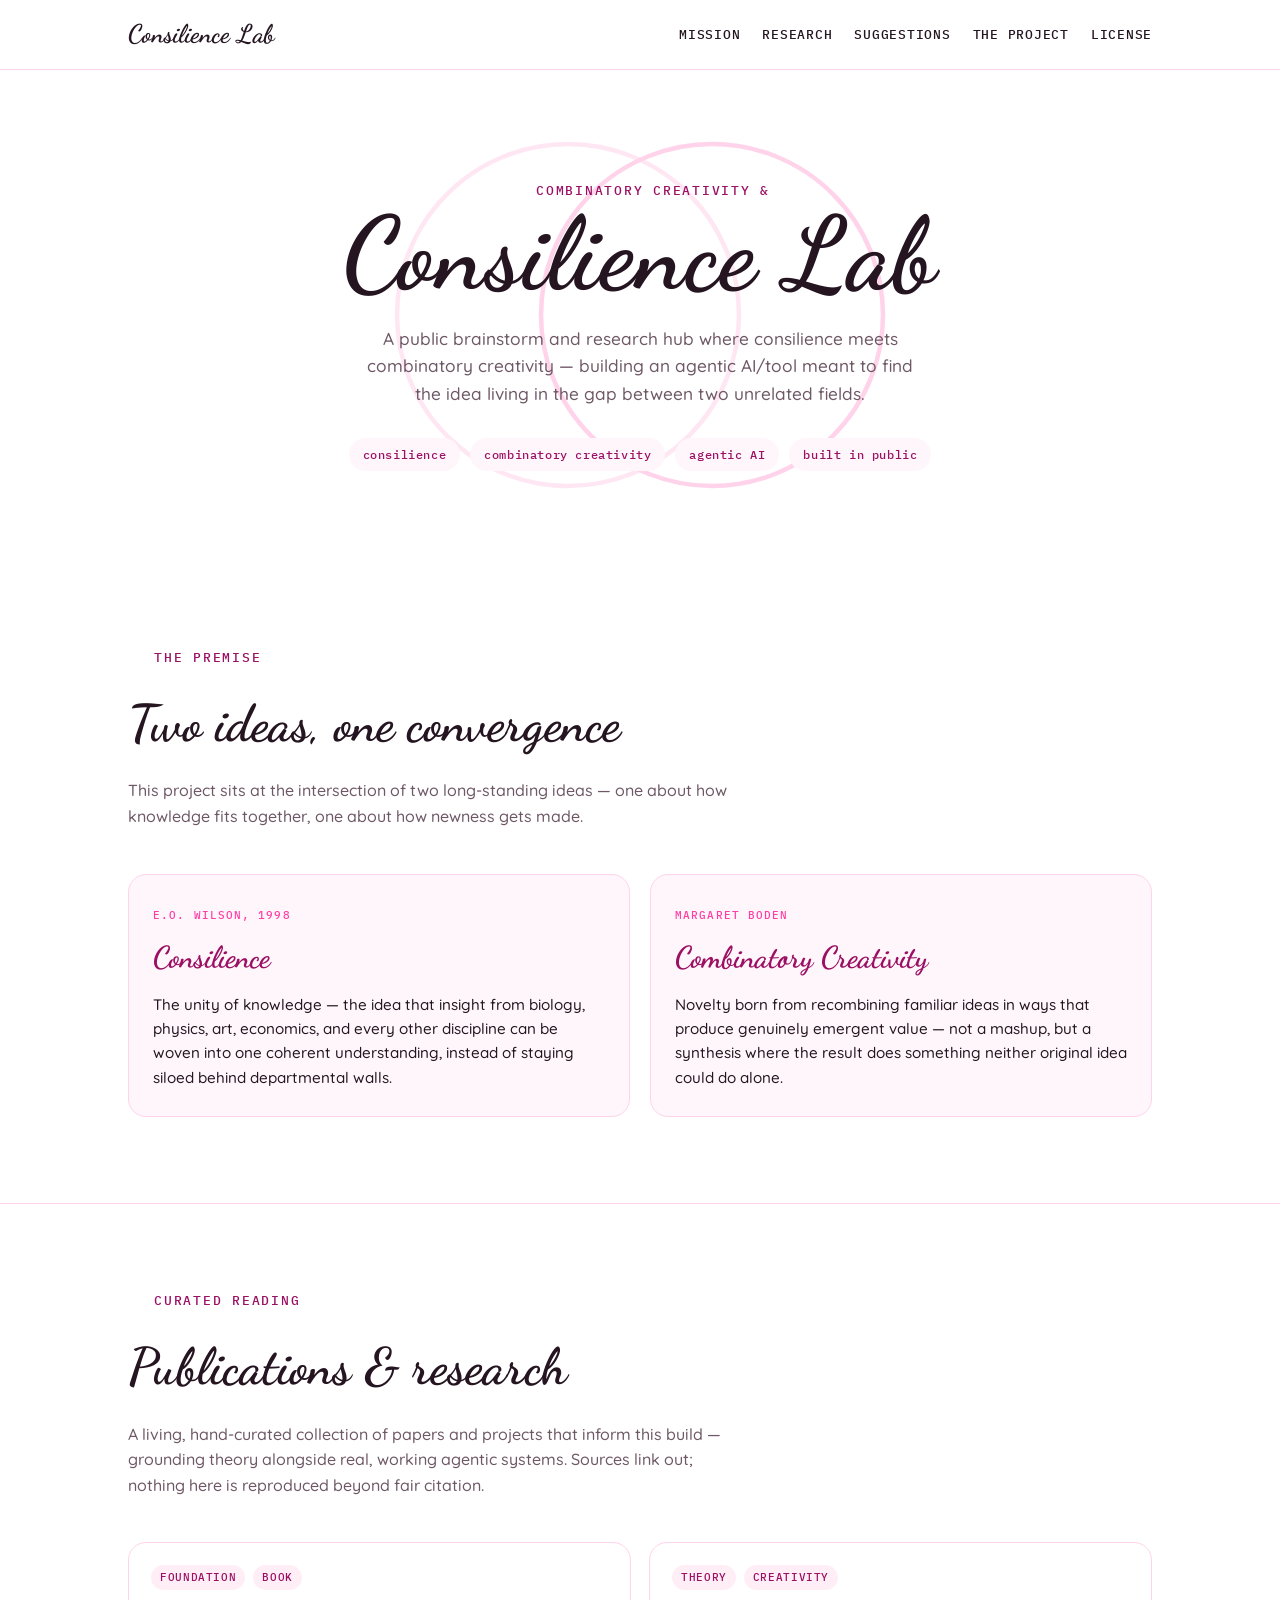
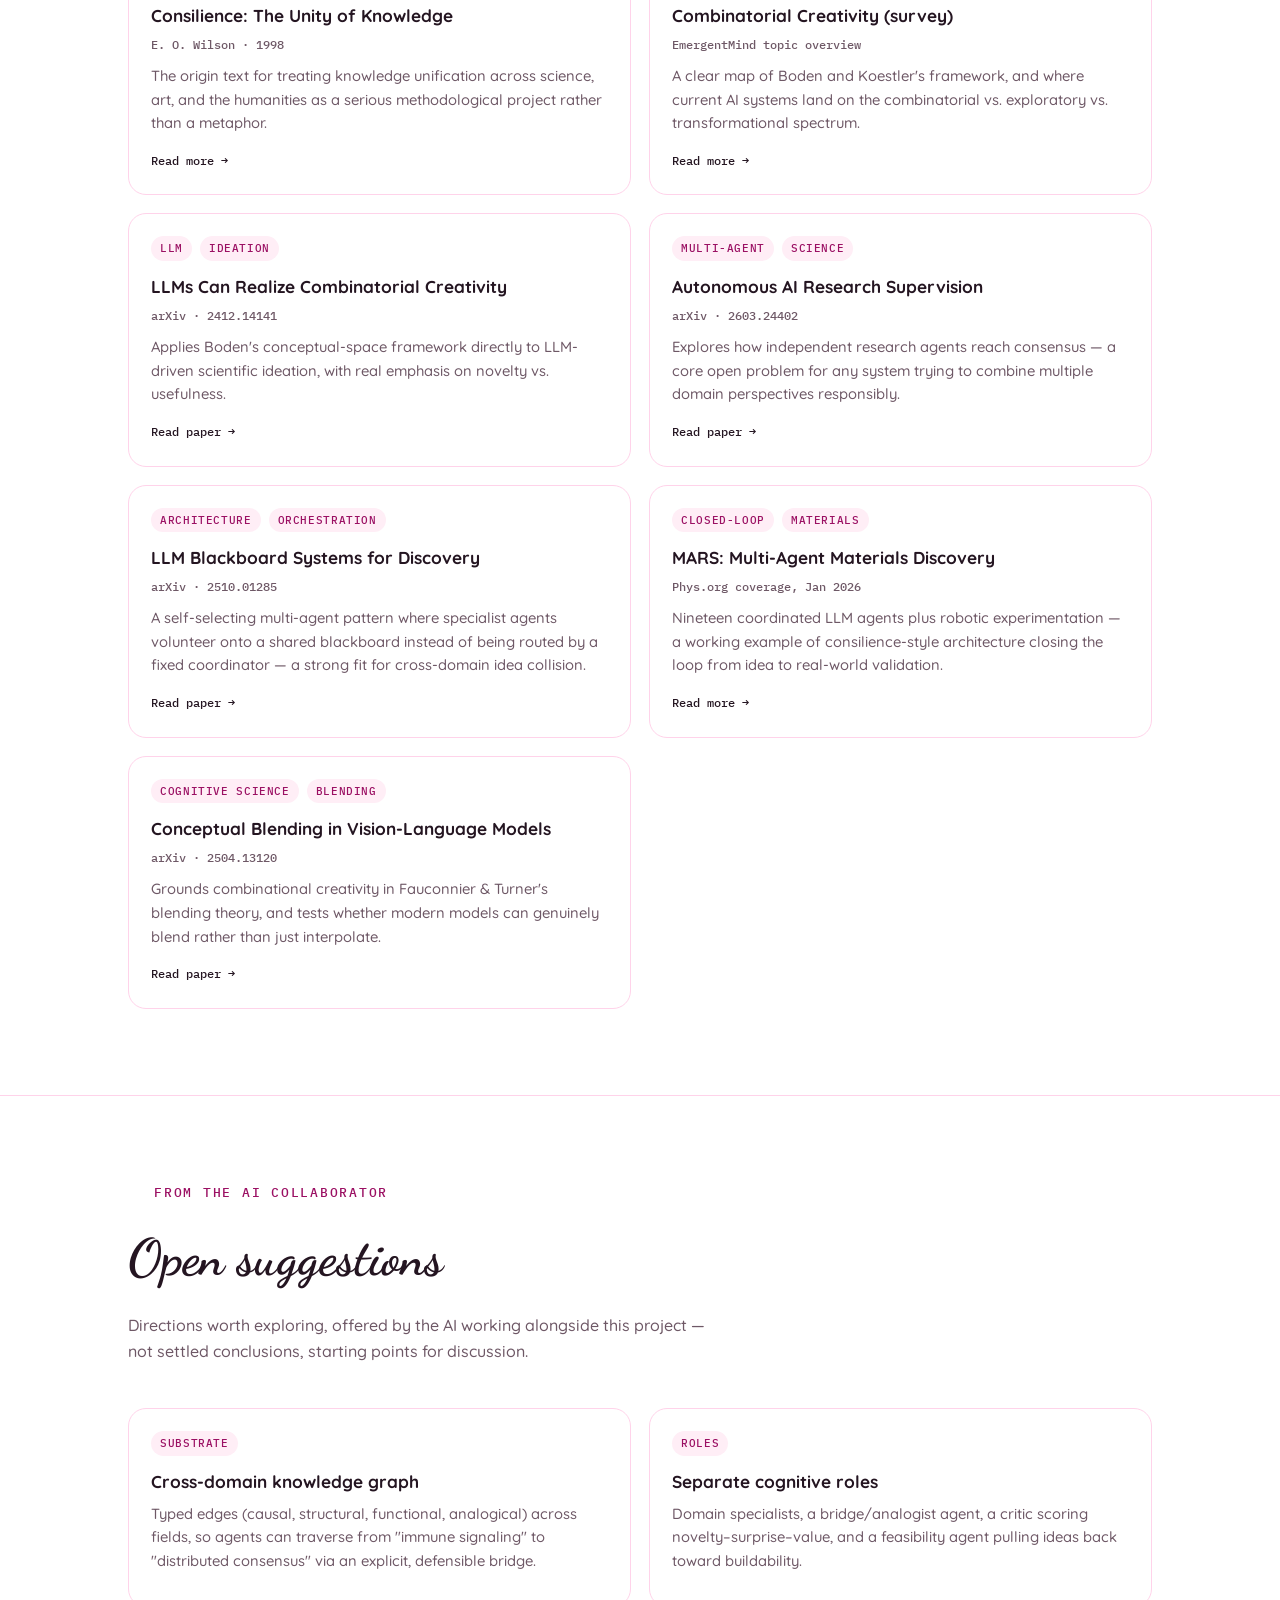
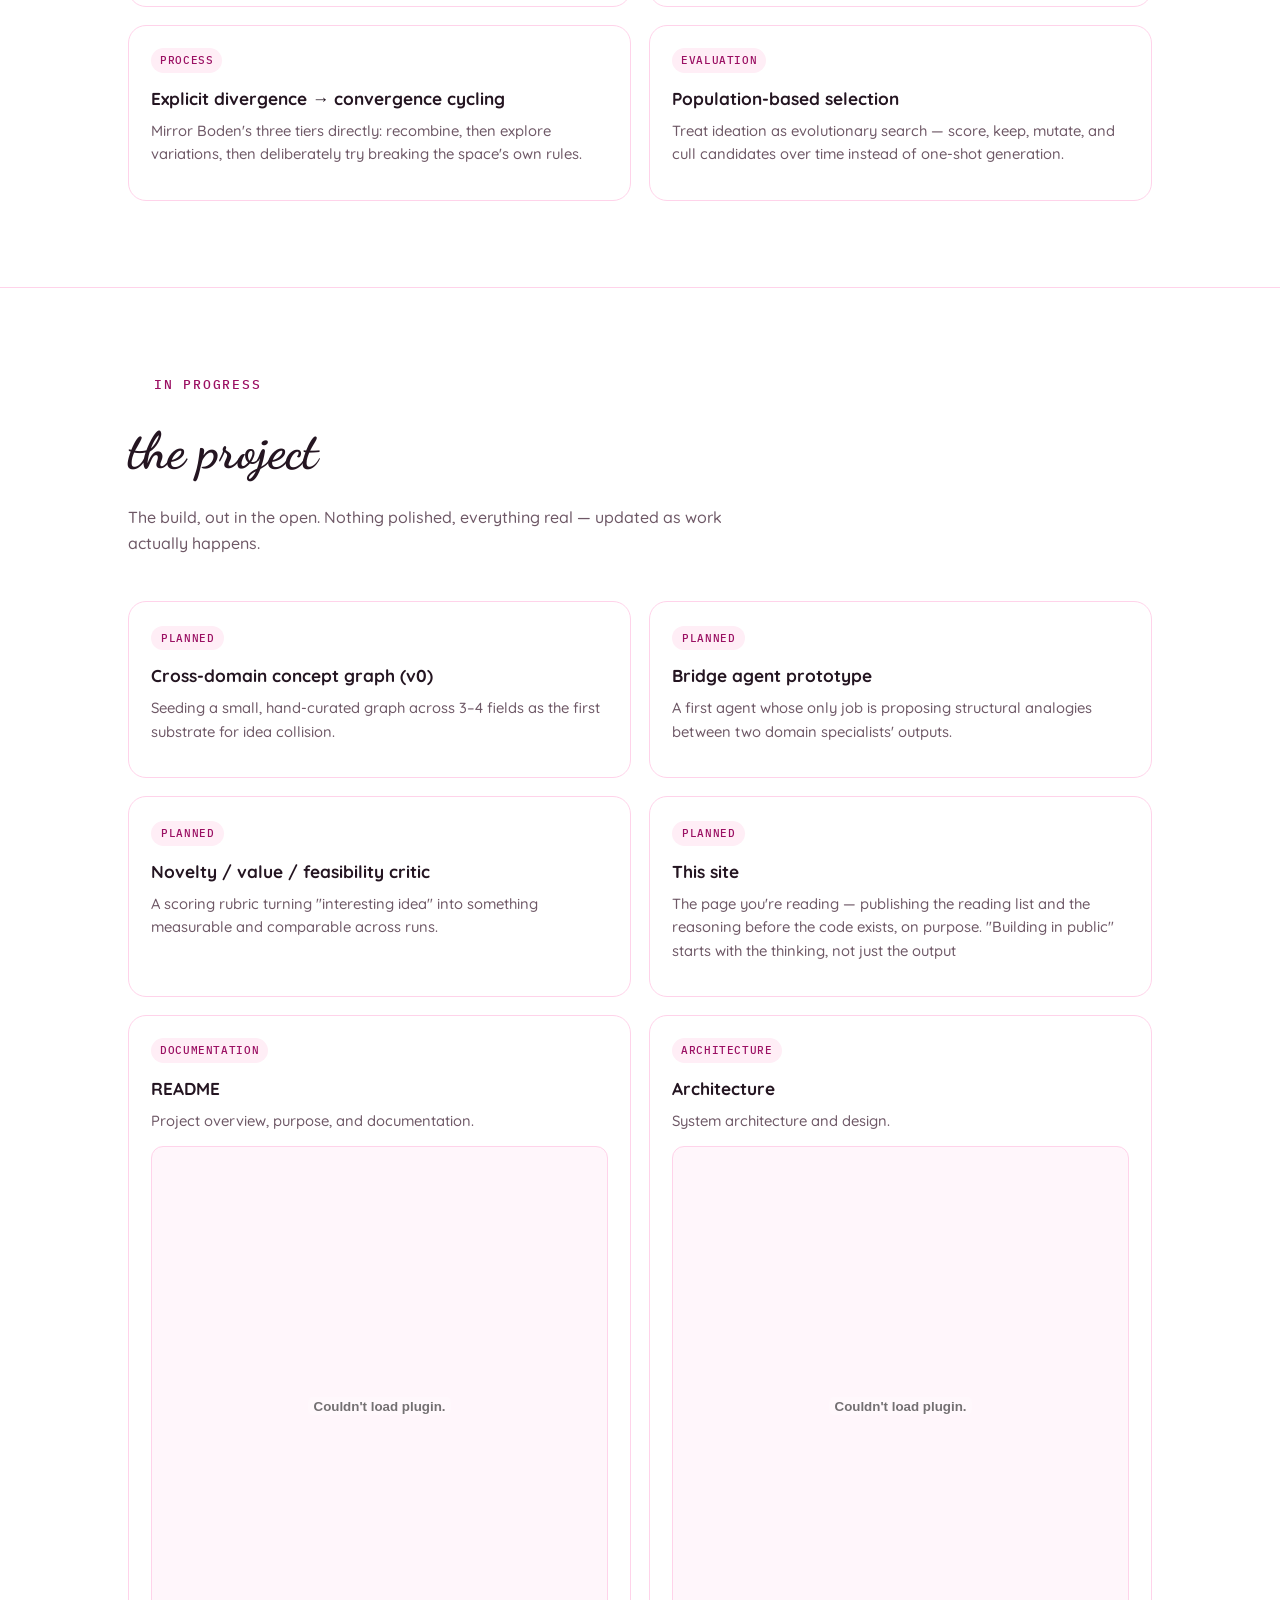
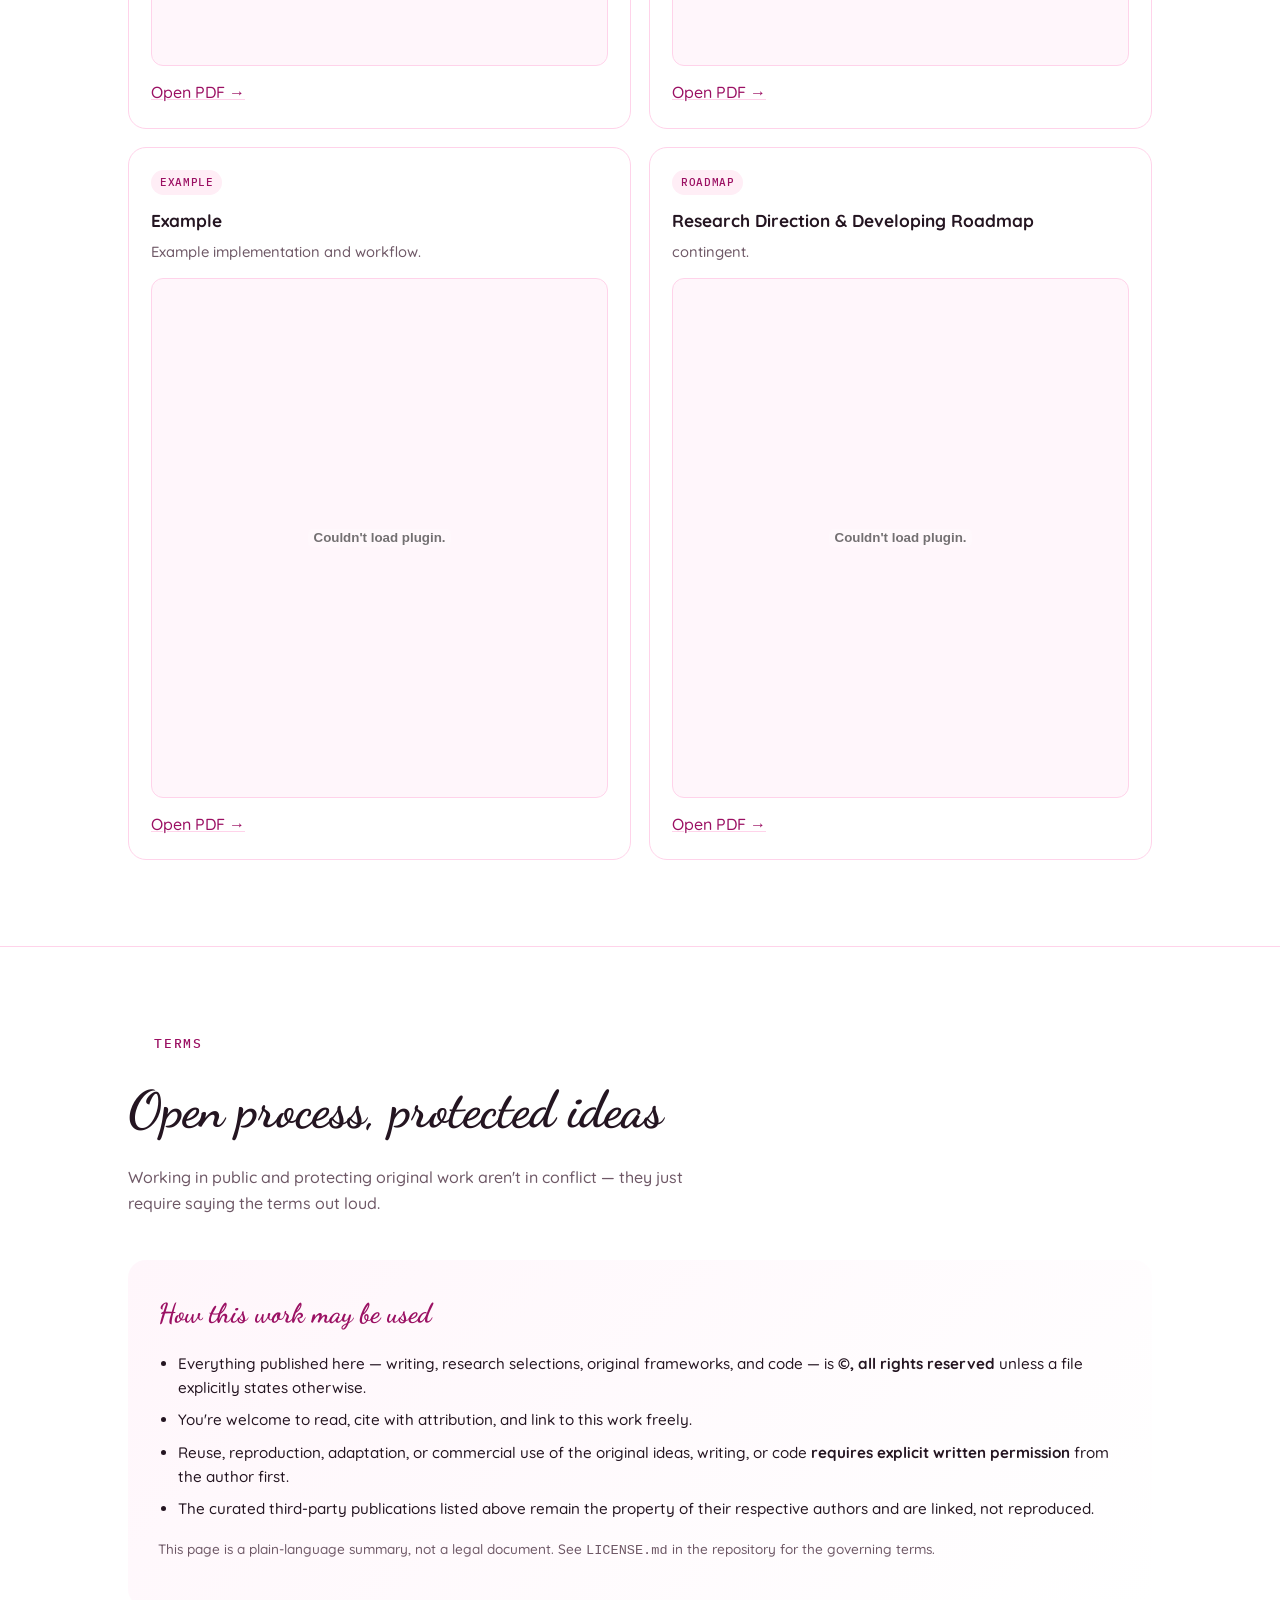
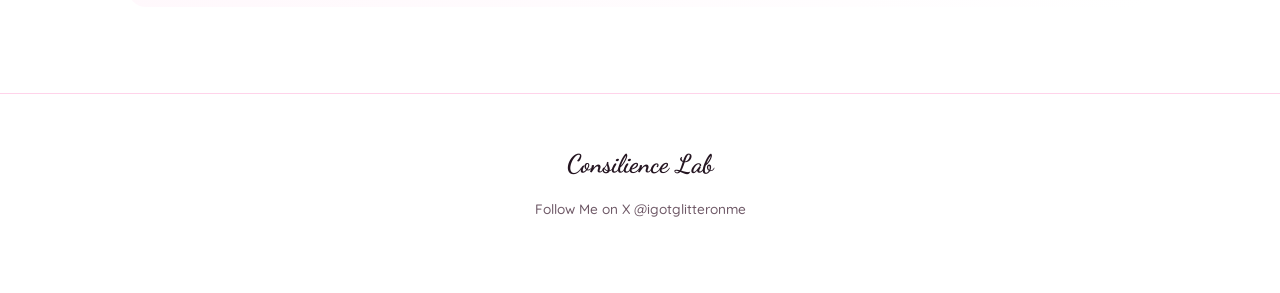
==== commit 2b456ab3: "Update index.html" ====
--- a/index.html
+++ b/index.html
@@ -541,7 +541,7 @@
     <div class="license-box">
       <h3>How this work may be used</h3>
       <ul>
-        <li>Everything published here — writing, research selections, original frameworks, and code — is <strong>© the author, all rights reserved</strong> unless a file explicitly states otherwise.</li>
+        <li>Everything published here — writing, research selections, original frameworks, and code — is <strong>©, all rights reserved</strong> unless a file explicitly states otherwise.</li>
         <li>You're welcome to read, cite with attribution, and link to this work freely.</li>
         <li>Reuse, reproduction, adaptation, or commercial use of the original ideas, writing, or code <strong>requires explicit written permission</strong> from the author first.</li>
         <li>The curated third-party publications listed above remain the property of their respective authors and are linked, not reproduced.</li>
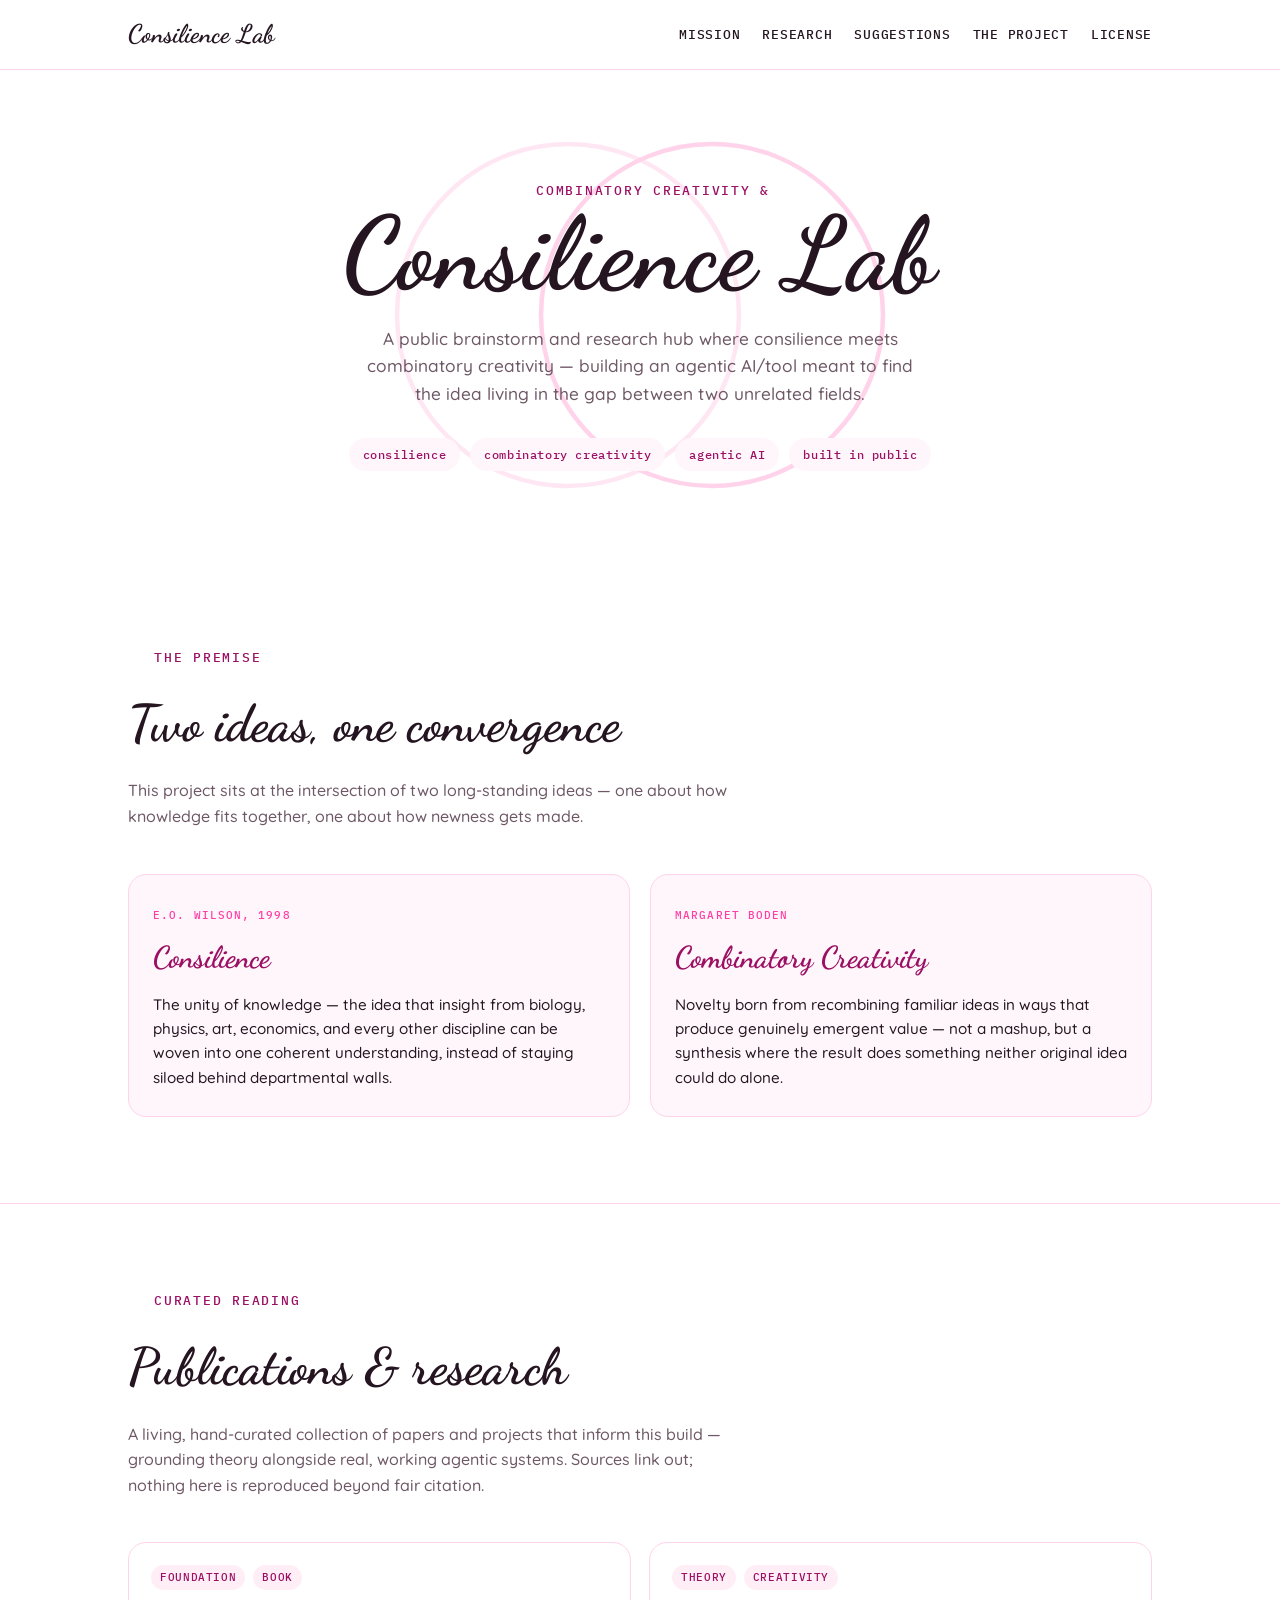
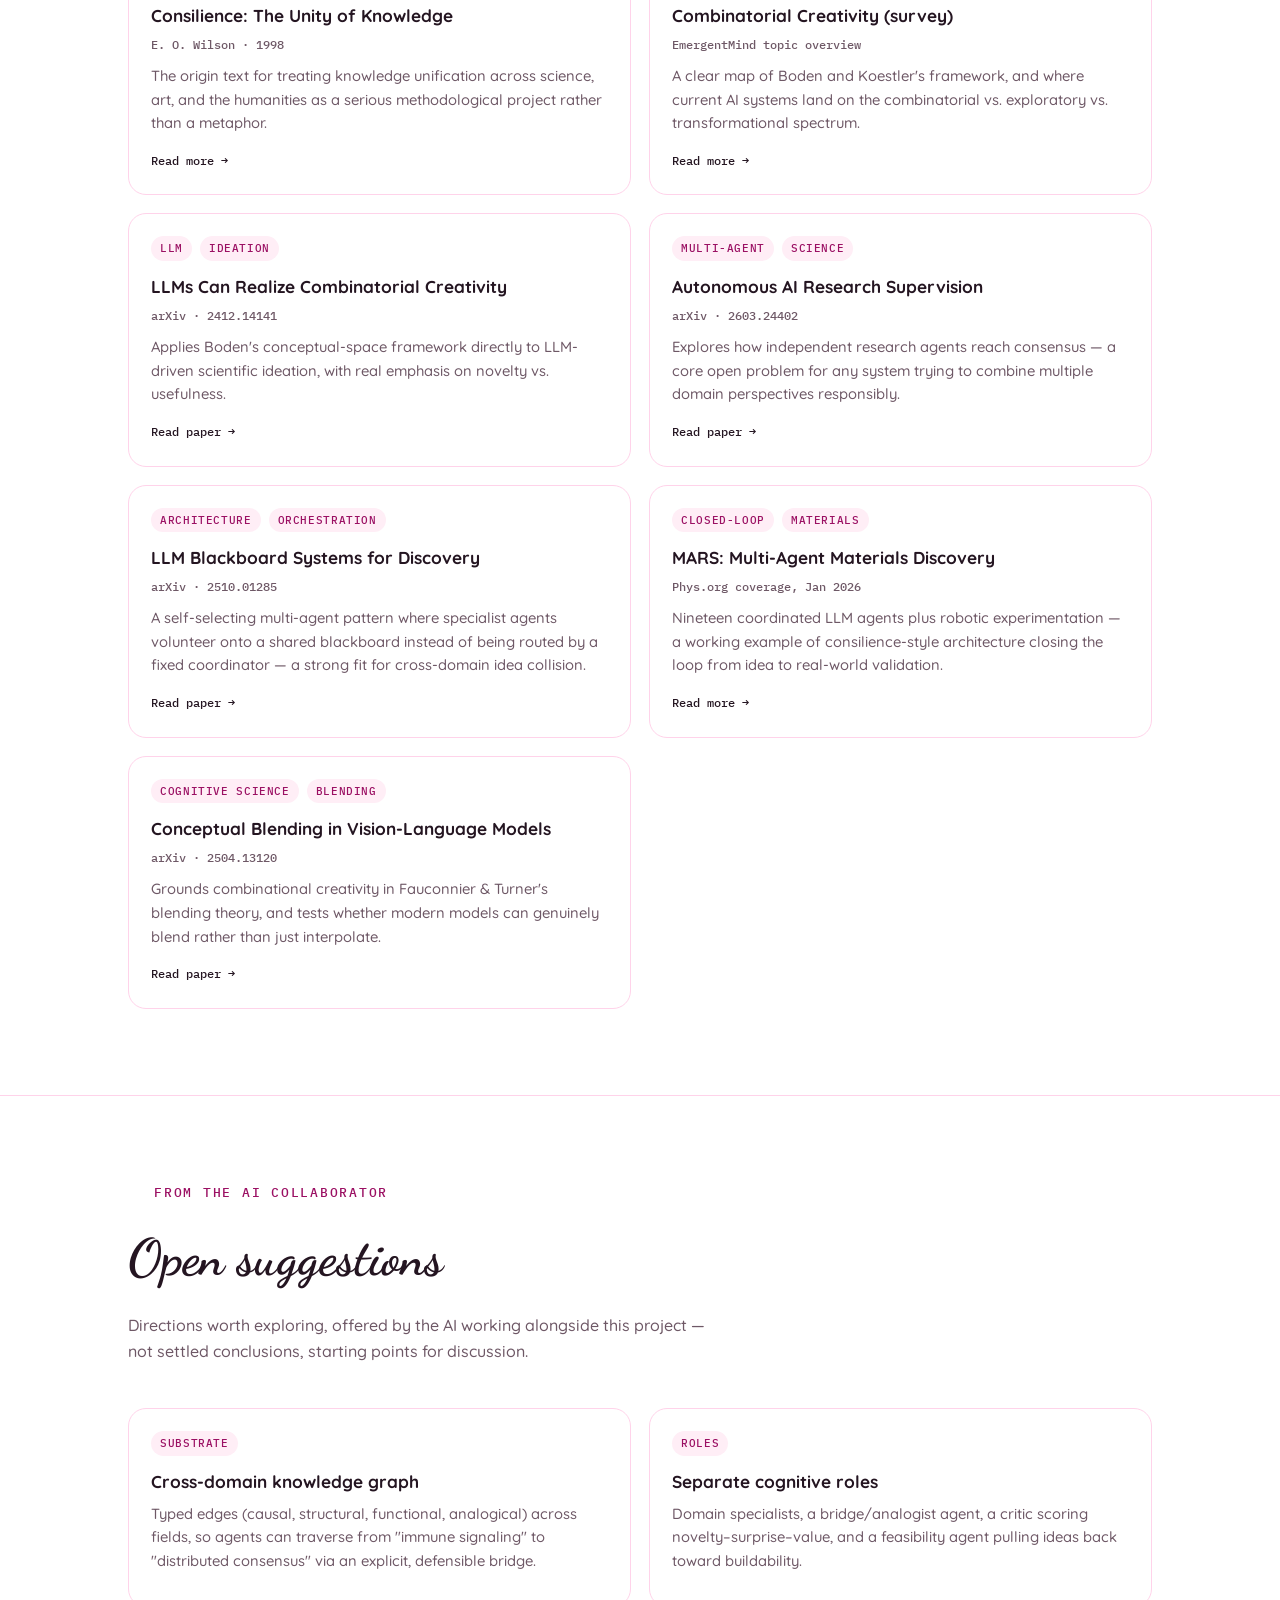
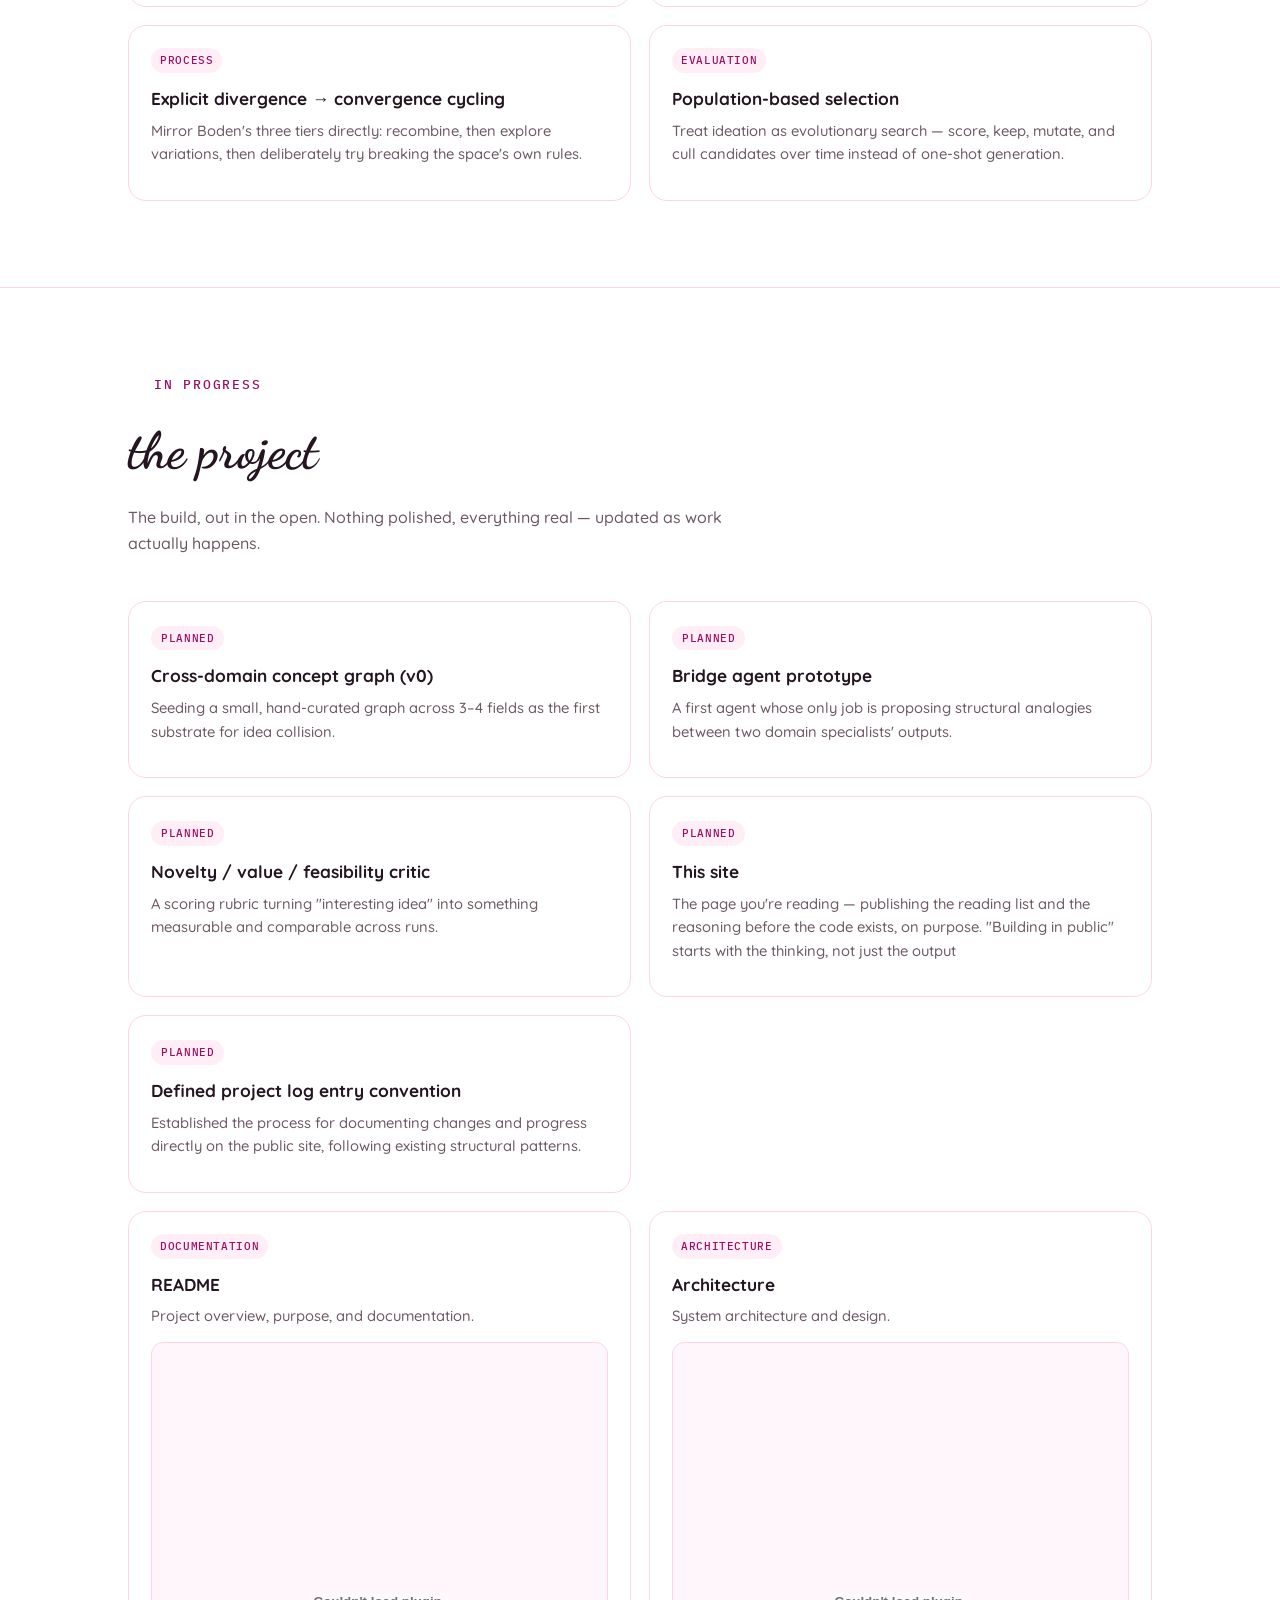
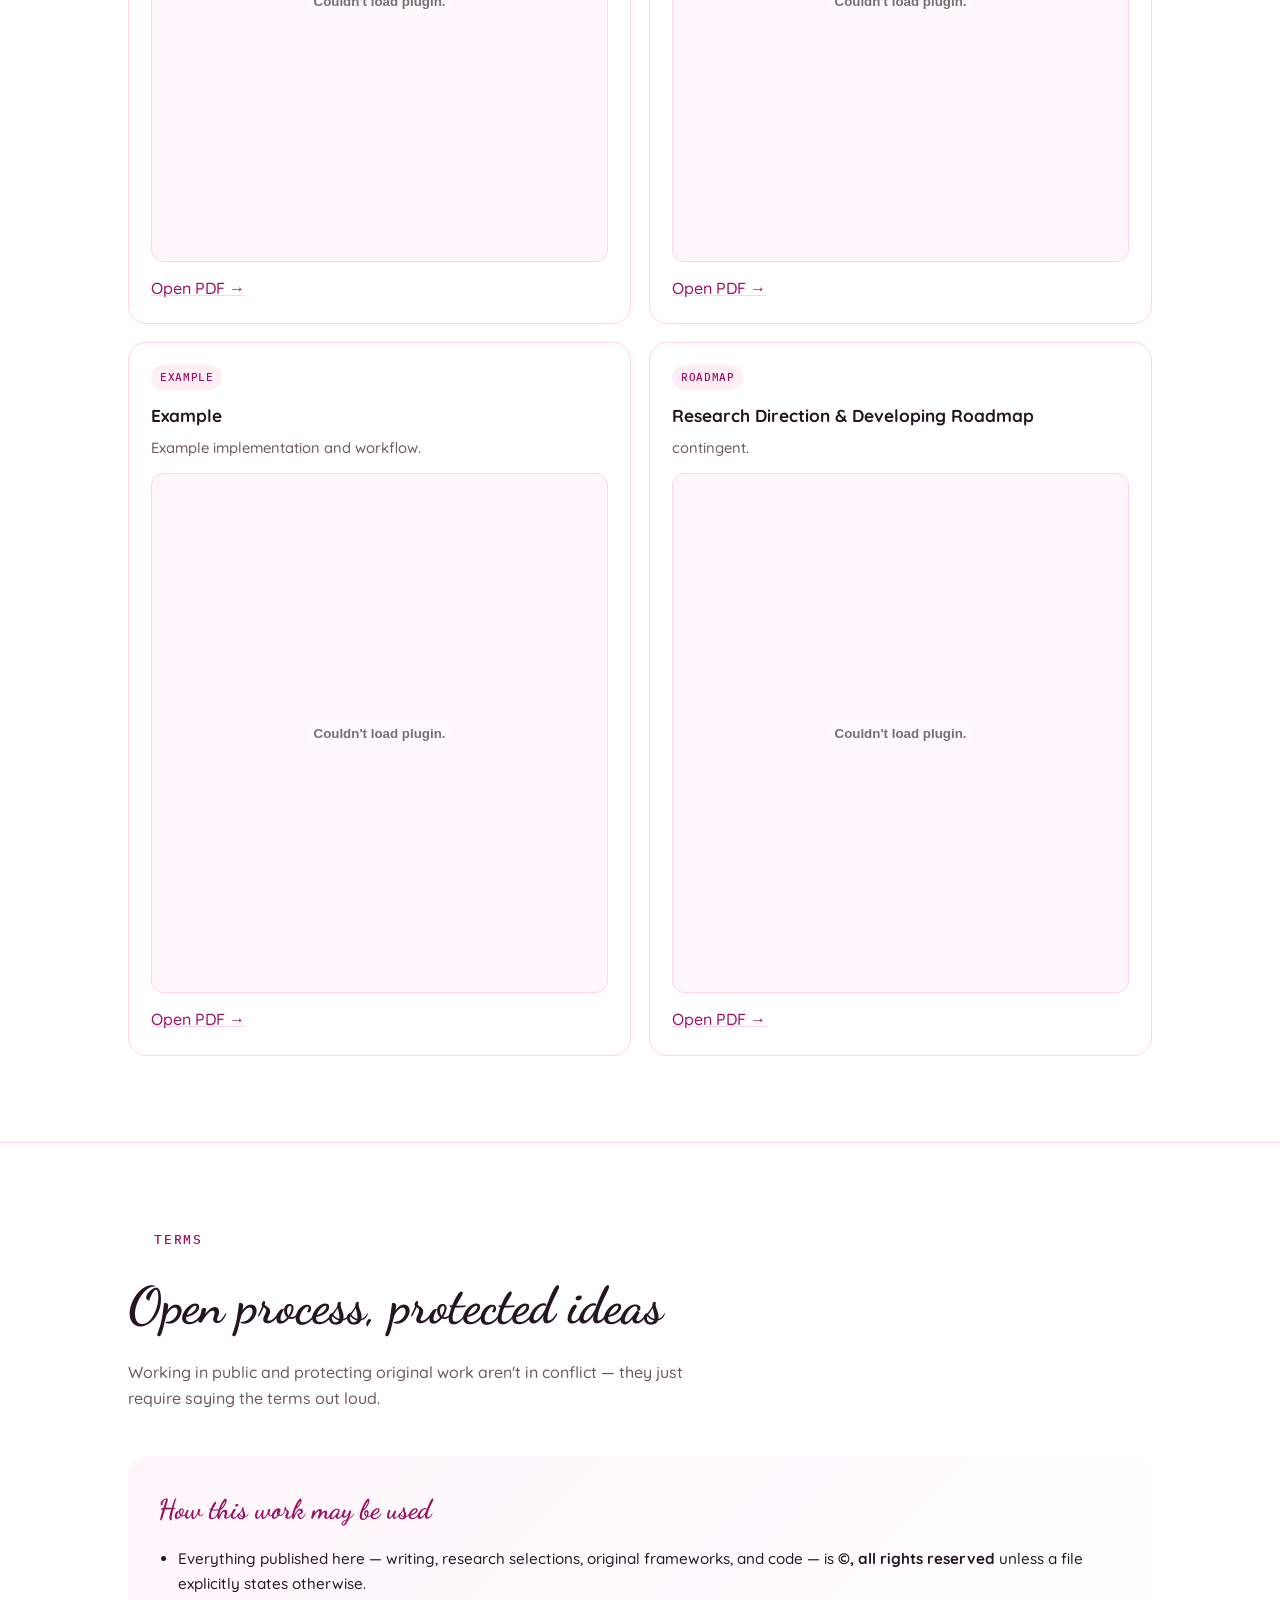
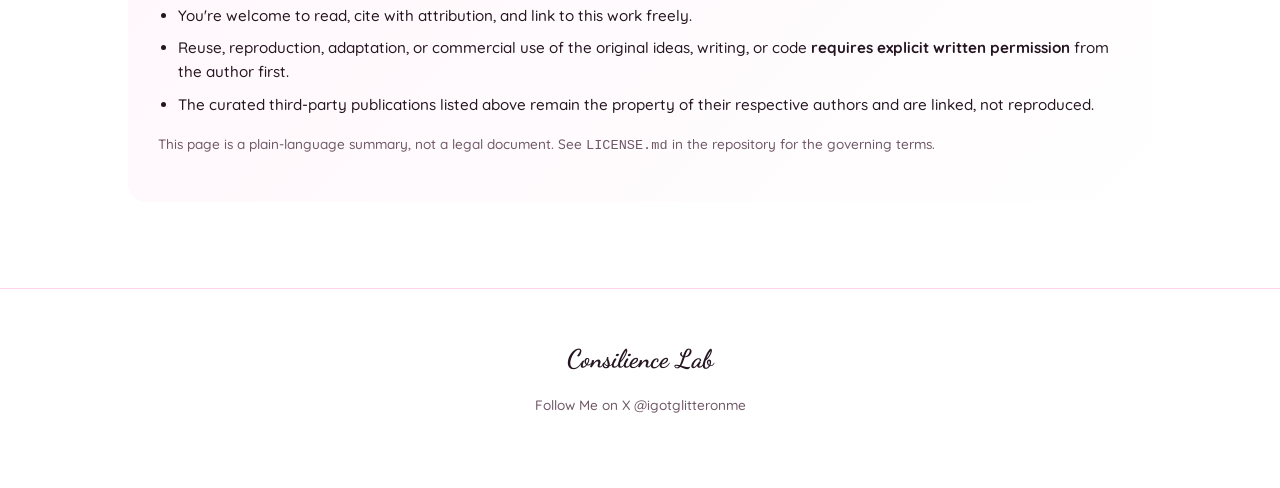
==== commit 63f6c419: "docs: Add project log entry convention Co-authored-by: aider (gemini/gemini-2.5-flash) <aider@aider." ====
--- a/index.html
+++ b/index.html
@@ -489,6 +489,11 @@
         <h3>This site</h3>
         <p>The page you're reading — publishing the reading list and the reasoning before the code exists, on purpose. "Building in public" starts with the thinking, not just the output </p>
       </div>
+      <div class="card">
+        <span class="status planned">planned</span>
+        <h3>Defined project log entry convention</h3>
+        <p>Established the process for documenting changes and progress directly on the public site, following existing structural patterns.</p>
+      </div>
     </div>
 
     <!-- ---------- Project documents ---------- -->
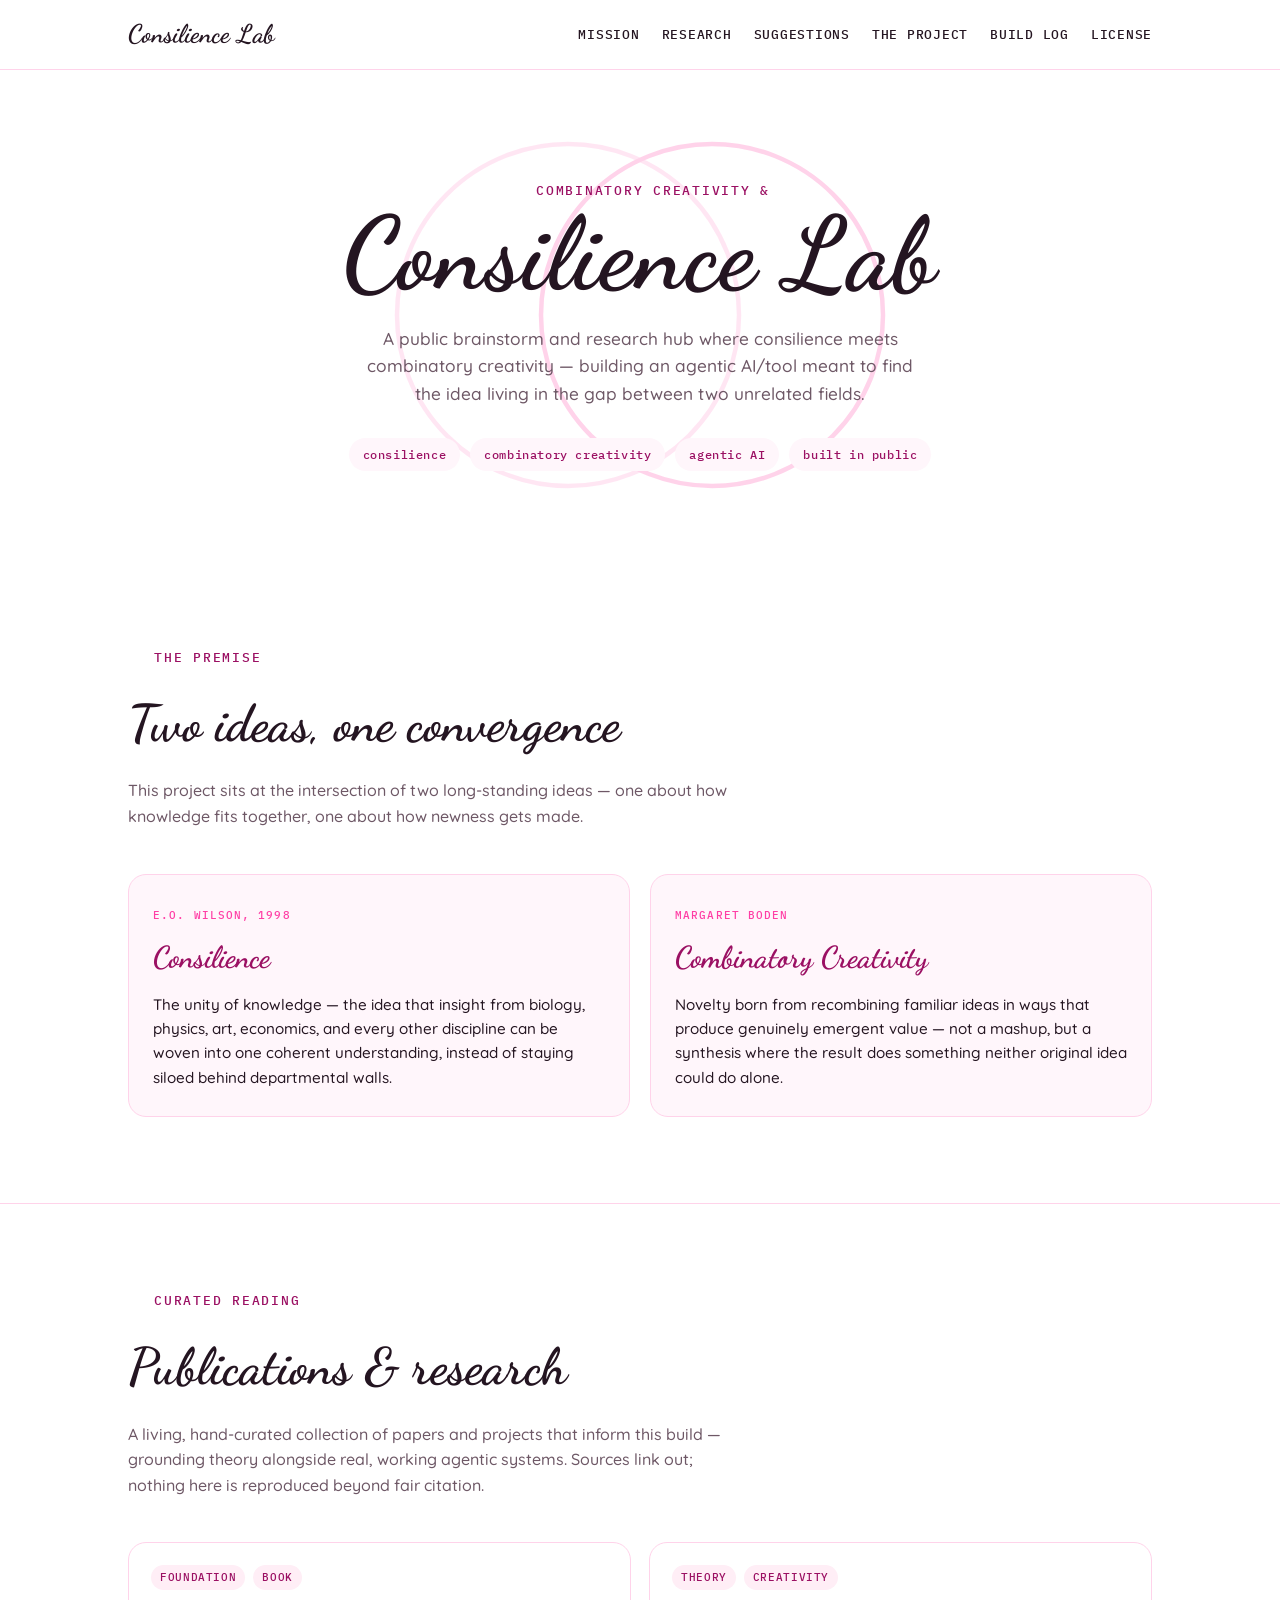
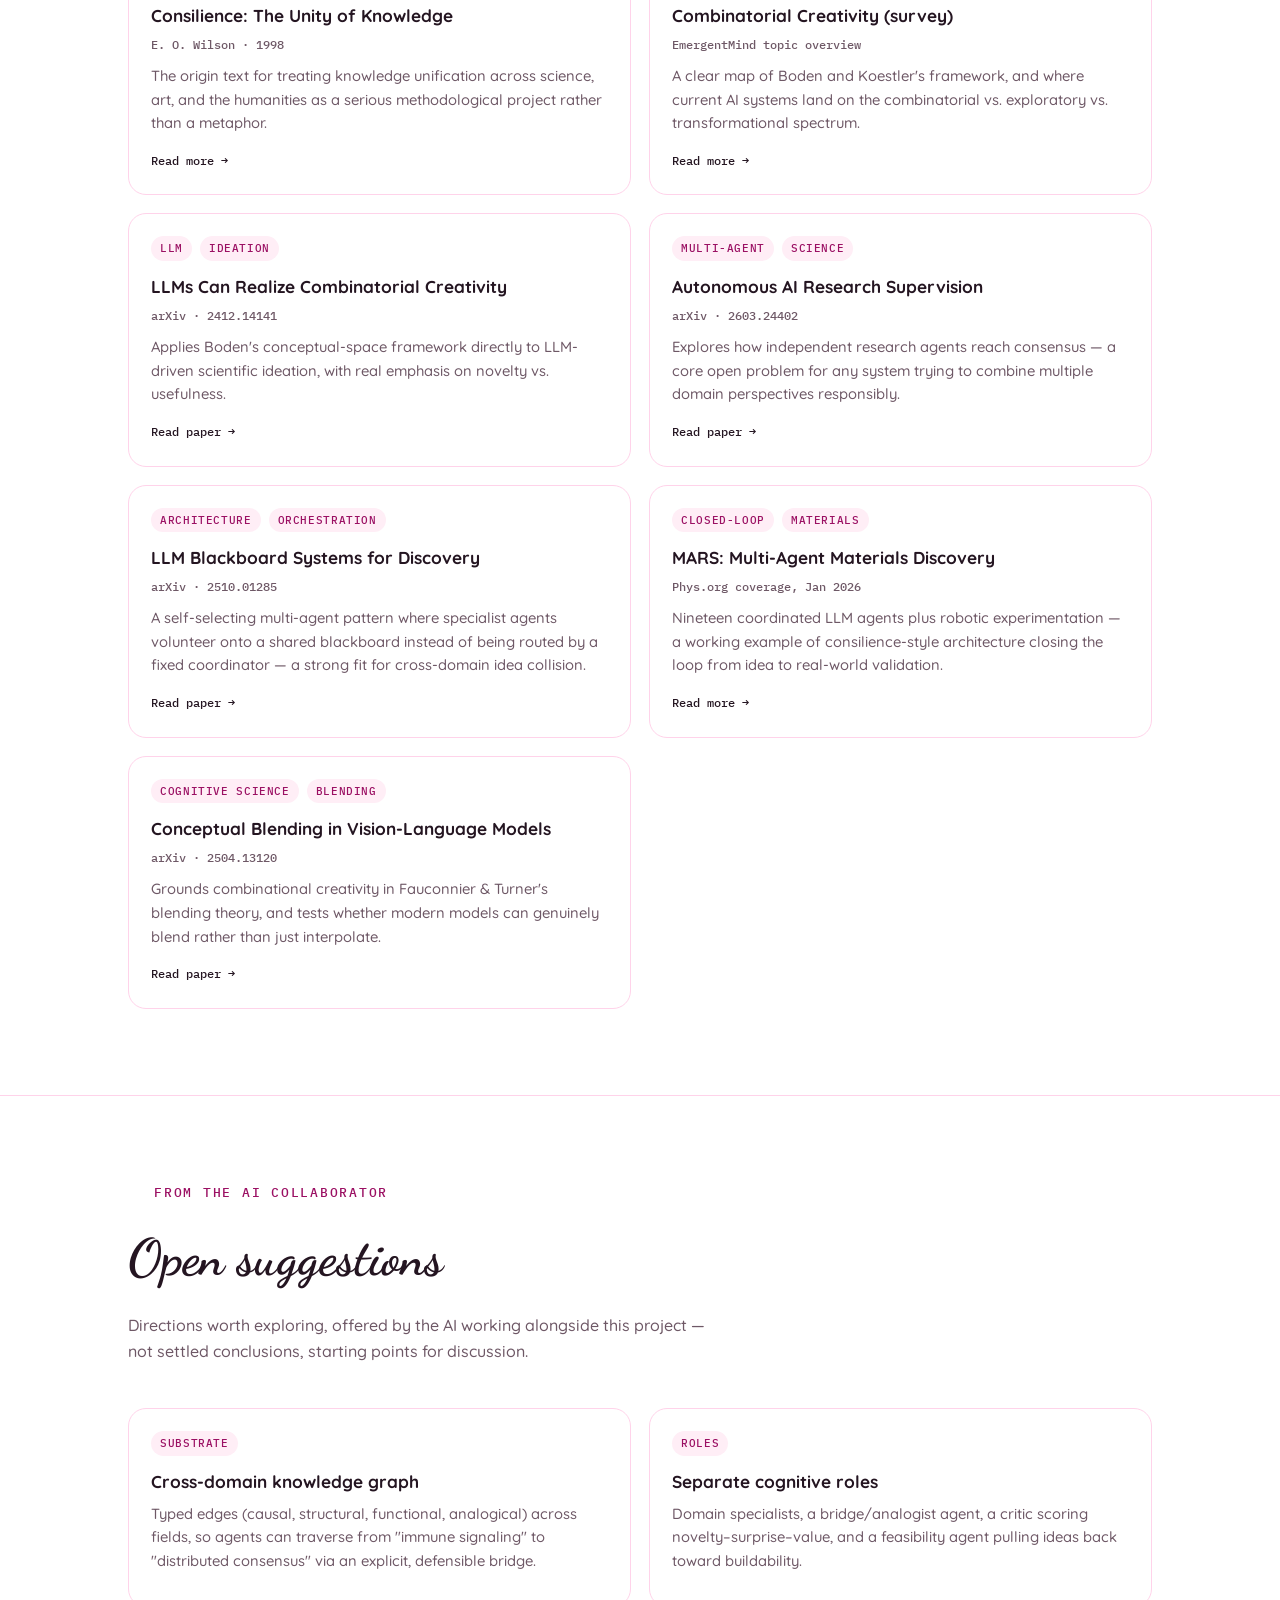
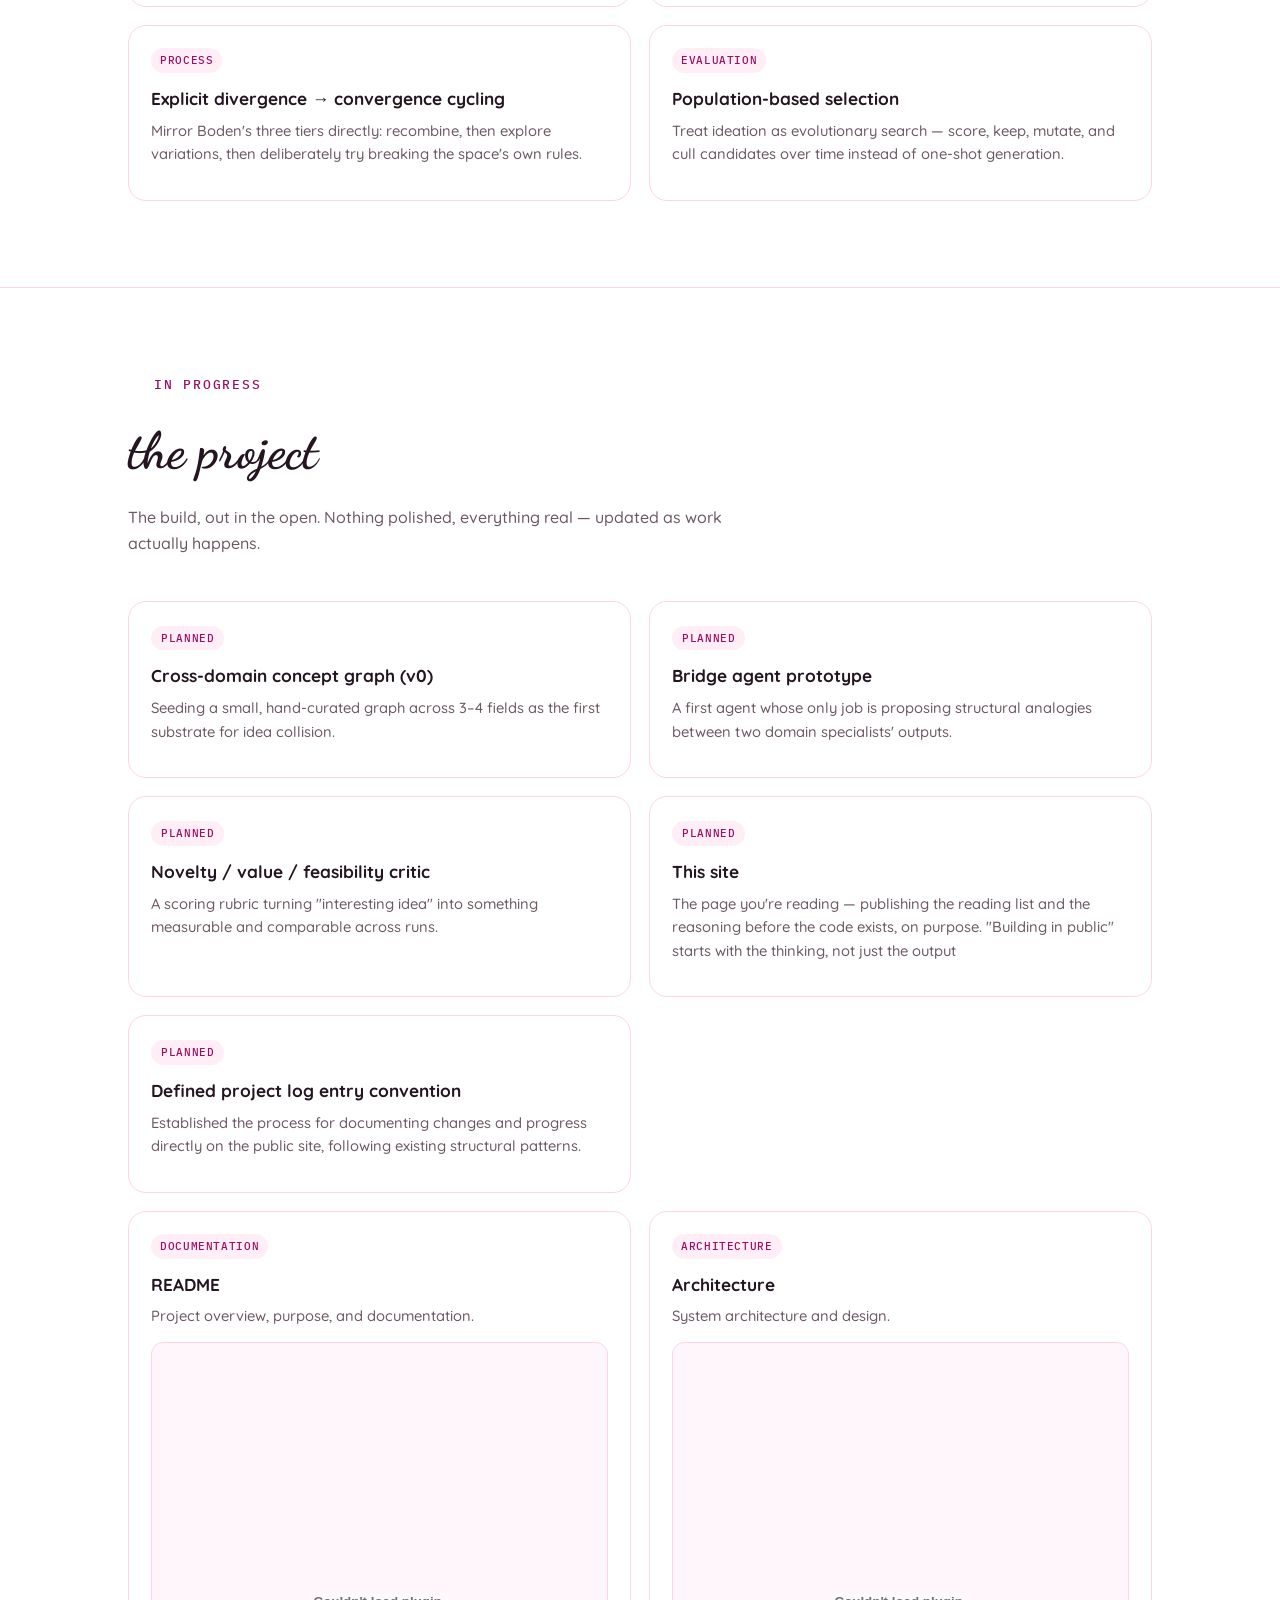
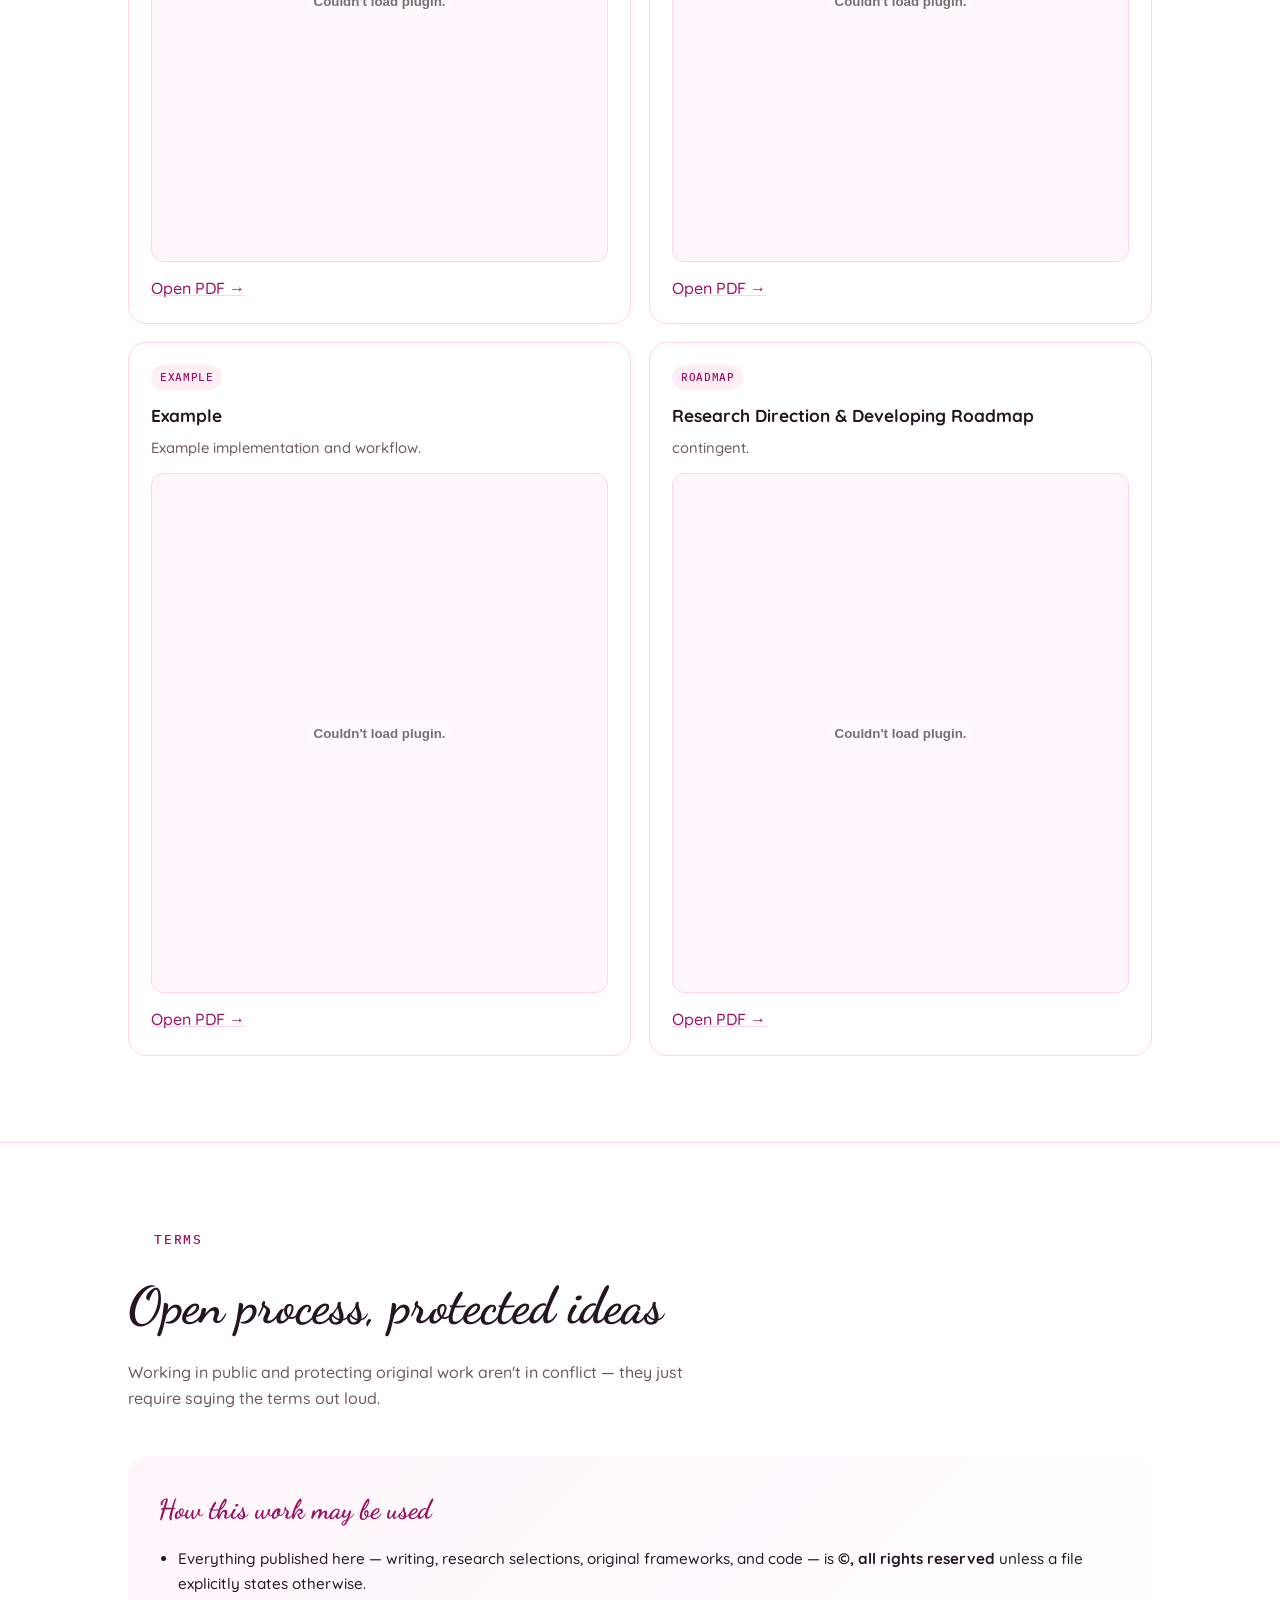
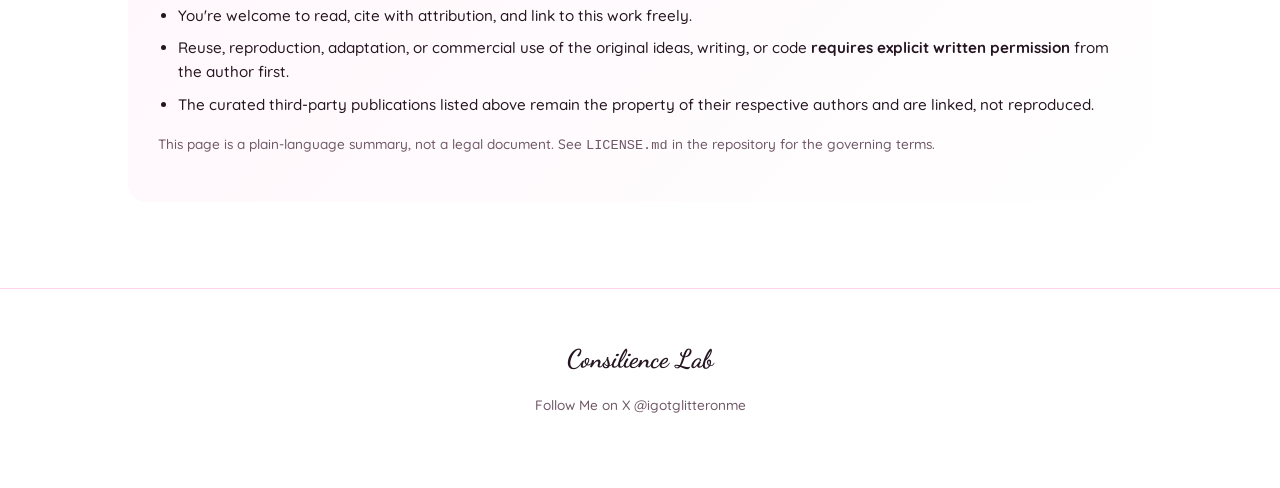
==== commit 4d0bc17a: "feat: Create build log page and migrate project entries Co-authored-by: aider (gemini/gemini-2.5-fla" ====
--- a/index.html
+++ b/index.html
@@ -310,6 +310,7 @@
       <a href="#research">Research</a>
       <a href="#suggestions">Suggestions</a>
       <a href="#the project">the project</a>
+      <a href="build-log.html">Build Log</a>
       <a href="#license">License</a>
     </div>
   </div>
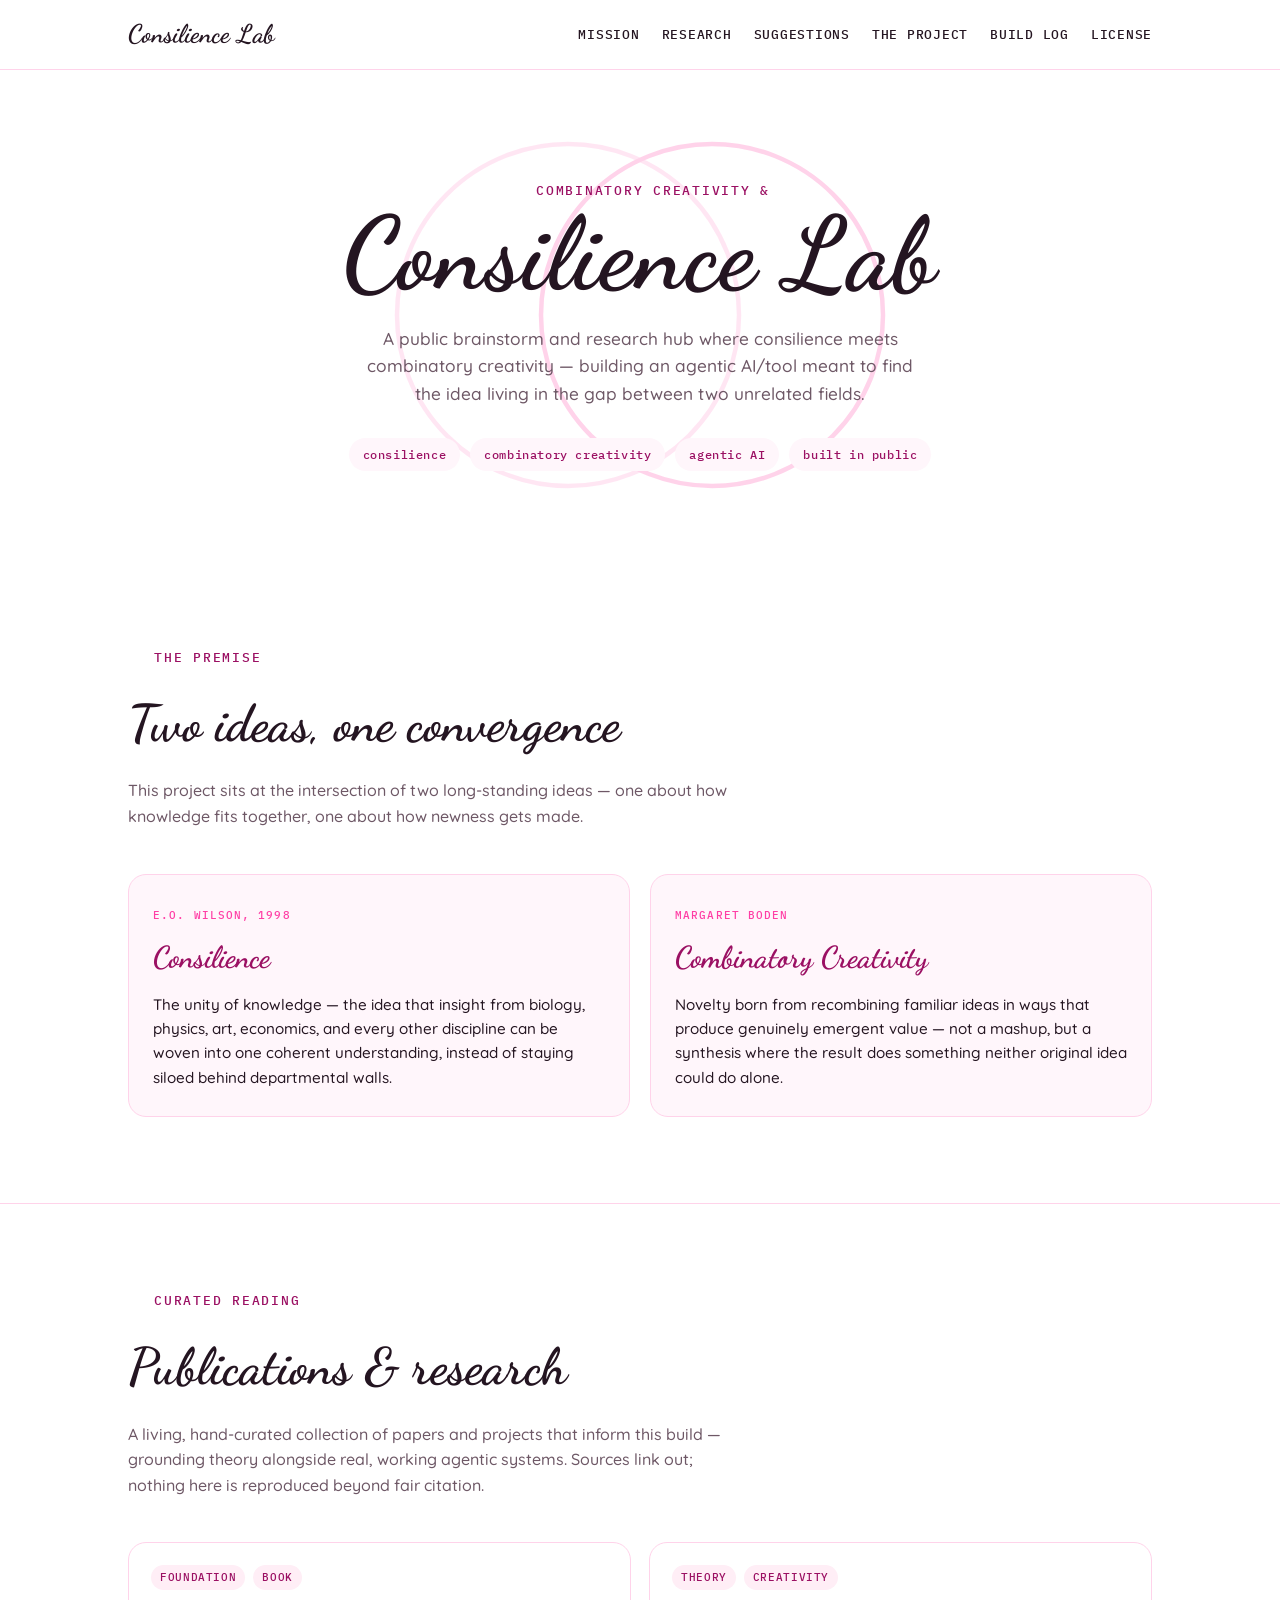
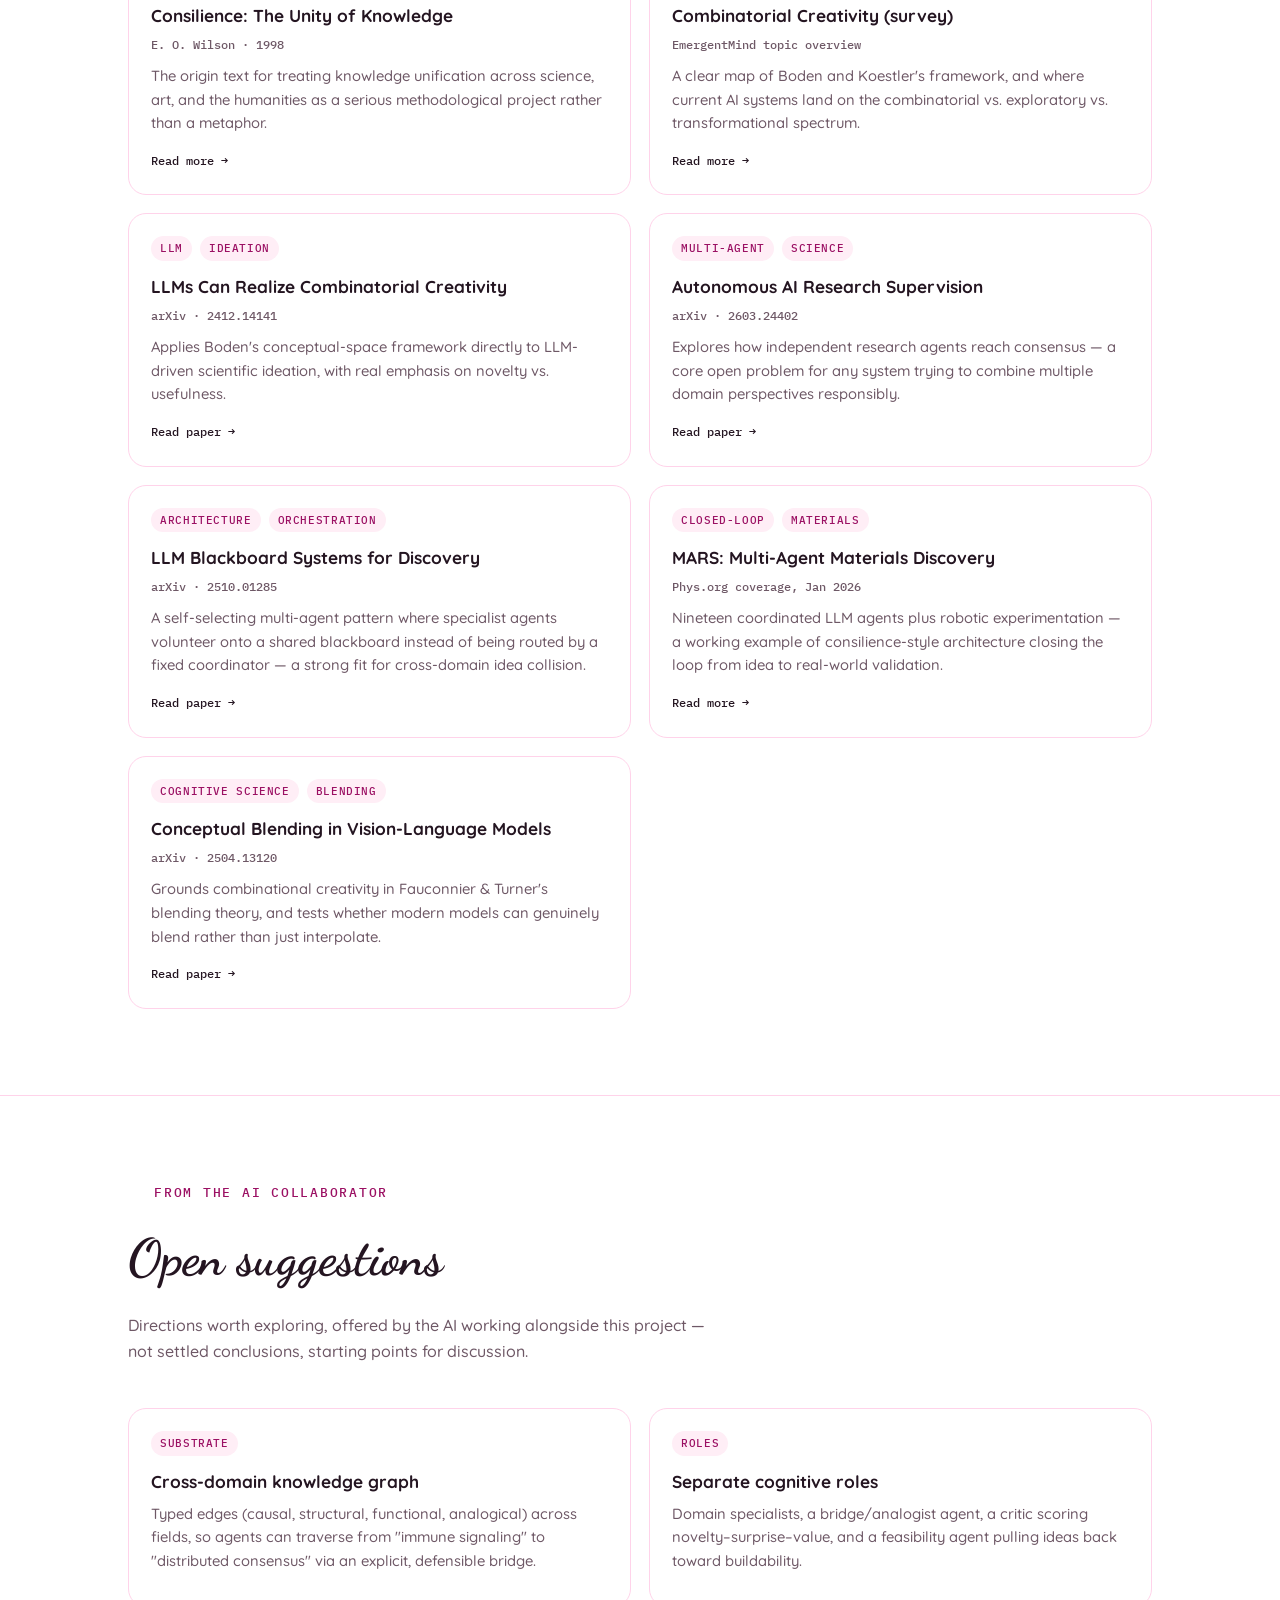
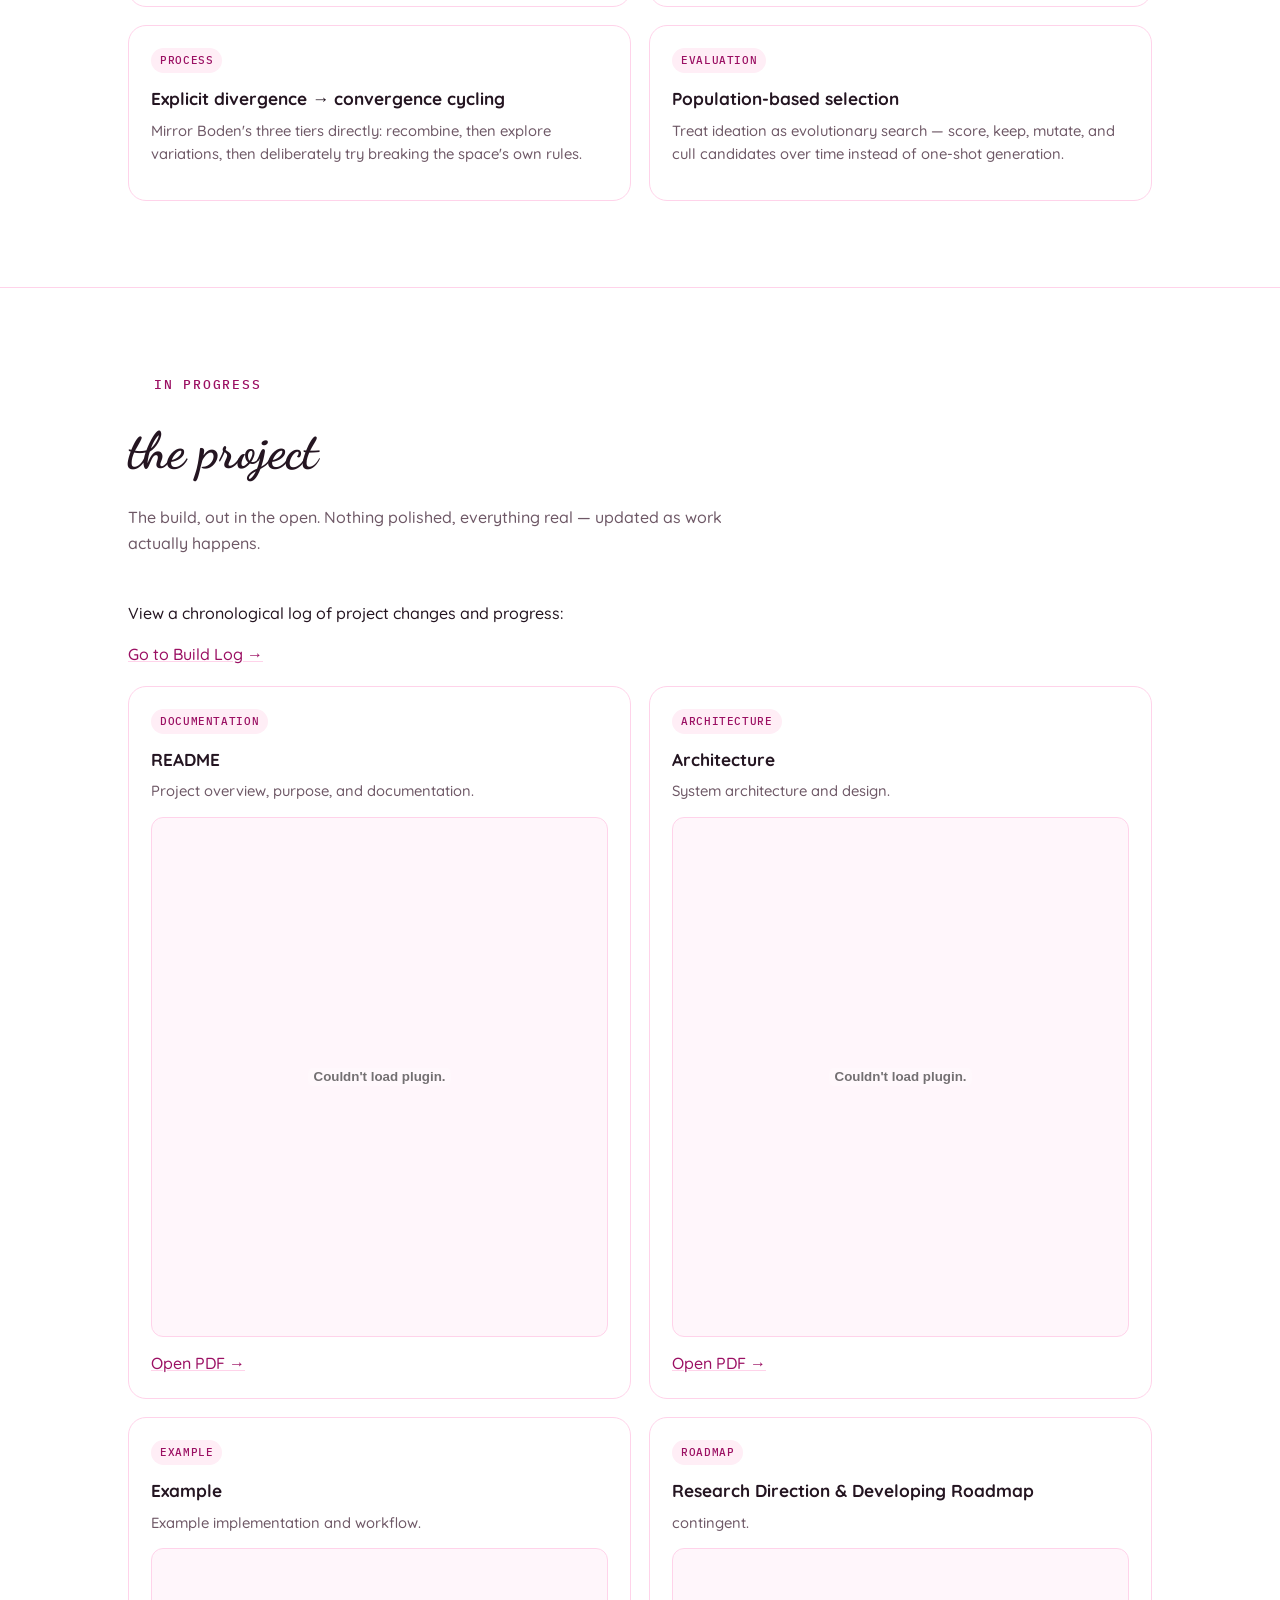
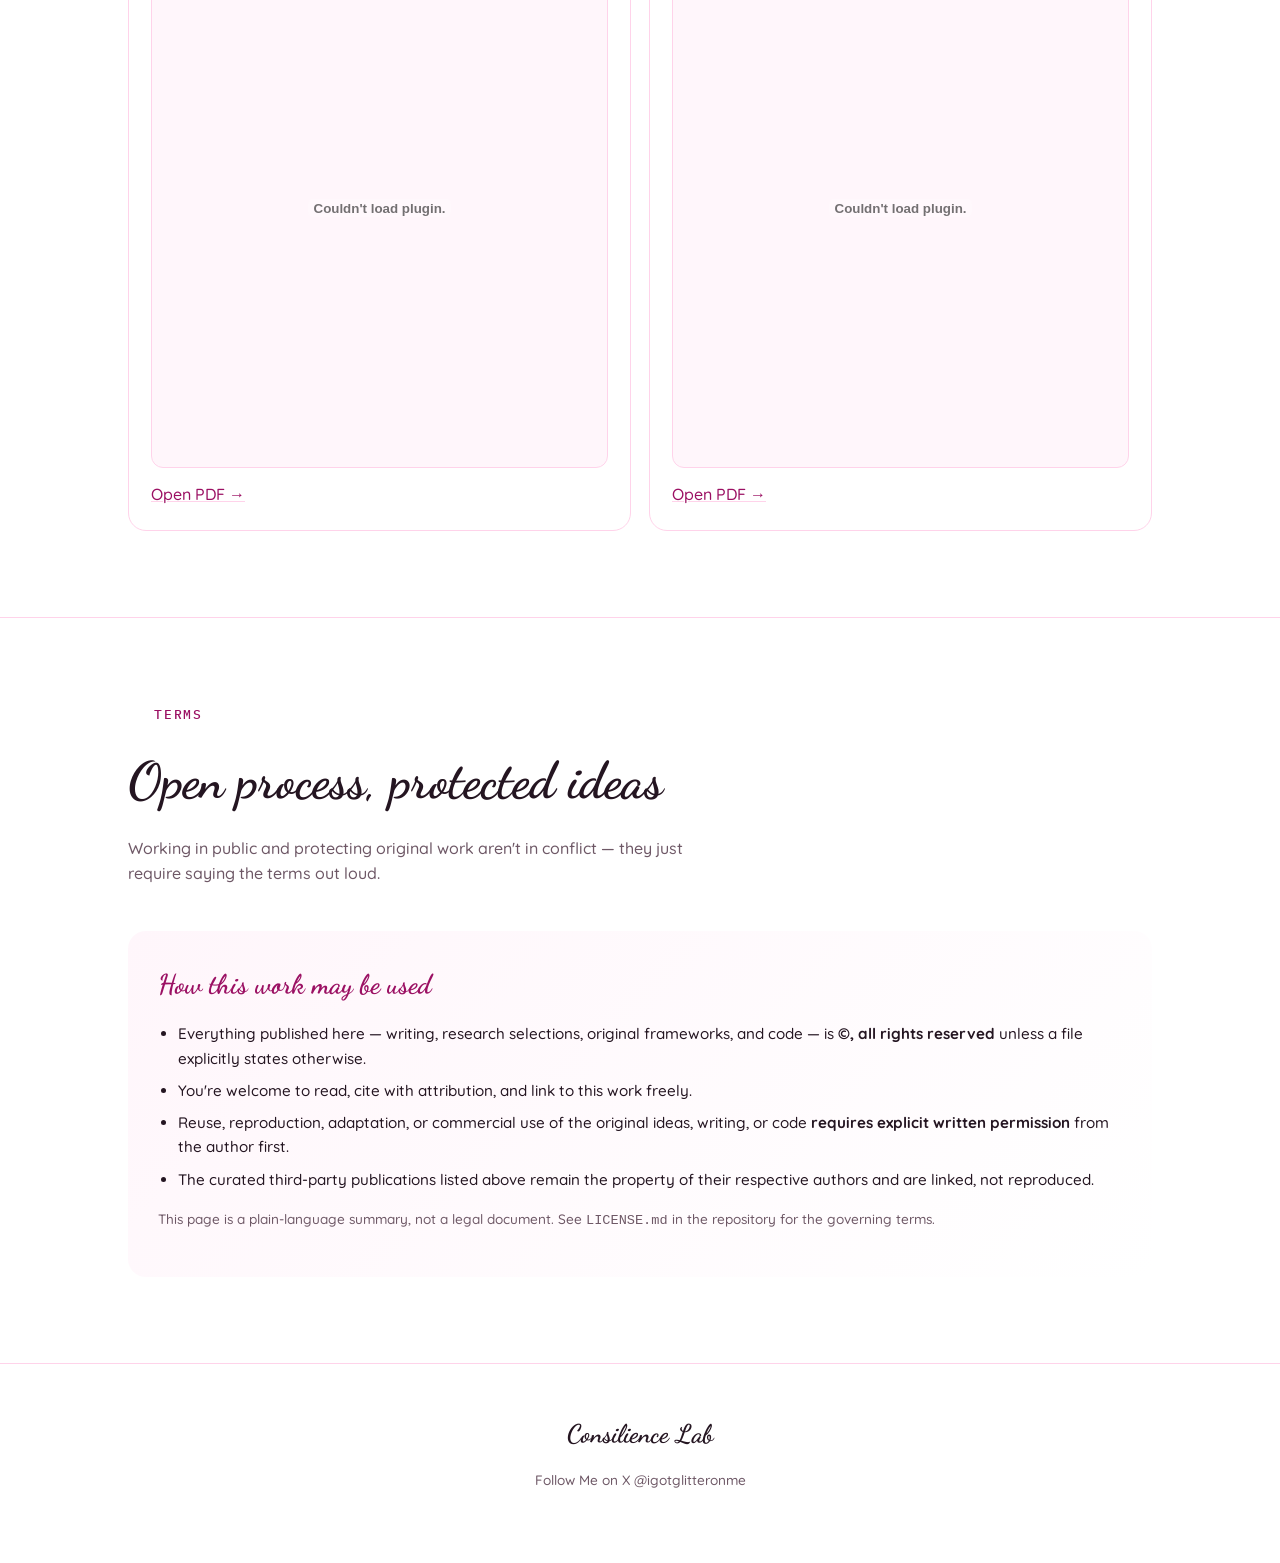
==== commit 5d98a092: "fix: Complete build log migration and correct search/replace error Co-authored-by: aider (gemini/gem" ====
--- a/index.html
+++ b/index.html
@@ -469,33 +469,8 @@
       <p>The build, out in the open. Nothing polished, everything real — updated as work actually happens.</p>
     </div>
 
-    <div class="grid">
-      <div class="card">
-        <span class="status planned">planned</span>
-        <h3>Cross-domain concept graph (v0)</h3>
-        <p>Seeding a small, hand-curated graph across 3–4 fields as the first substrate for idea collision.</p>
-      </div>
-      <div class="card">
-        <span class="status planned">planned</span>
-        <h3>Bridge agent prototype</h3>
-        <p>A first agent whose only job is proposing structural analogies between two domain specialists' outputs.</p>
-      </div>
-      <div class="card">
-        <span class="status planned">planned</span>
-        <h3>Novelty / value / feasibility critic</h3>
-        <p>A scoring rubric turning "interesting idea" into something measurable and comparable across runs.</p>
-      </div>
-      <div class="card">
-        <span class="status planned">planned</span>
-        <h3>This site</h3>
-        <p>The page you're reading — publishing the reading list and the reasoning before the code exists, on purpose. "Building in public" starts with the thinking, not just the output </p>
-      </div>
-      <div class="card">
-        <span class="status planned">planned</span>
-        <h3>Defined project log entry convention</h3>
-        <p>Established the process for documenting changes and progress directly on the public site, following existing structural patterns.</p>
-      </div>
-    </div>
+    <p>View a chronological log of project changes and progress:</p>
+    <p><a class="link" href="build-log.html">Go to Build Log →</a></p>
 
     <!-- ---------- Project documents ---------- -->
     <div class="pdf-section">
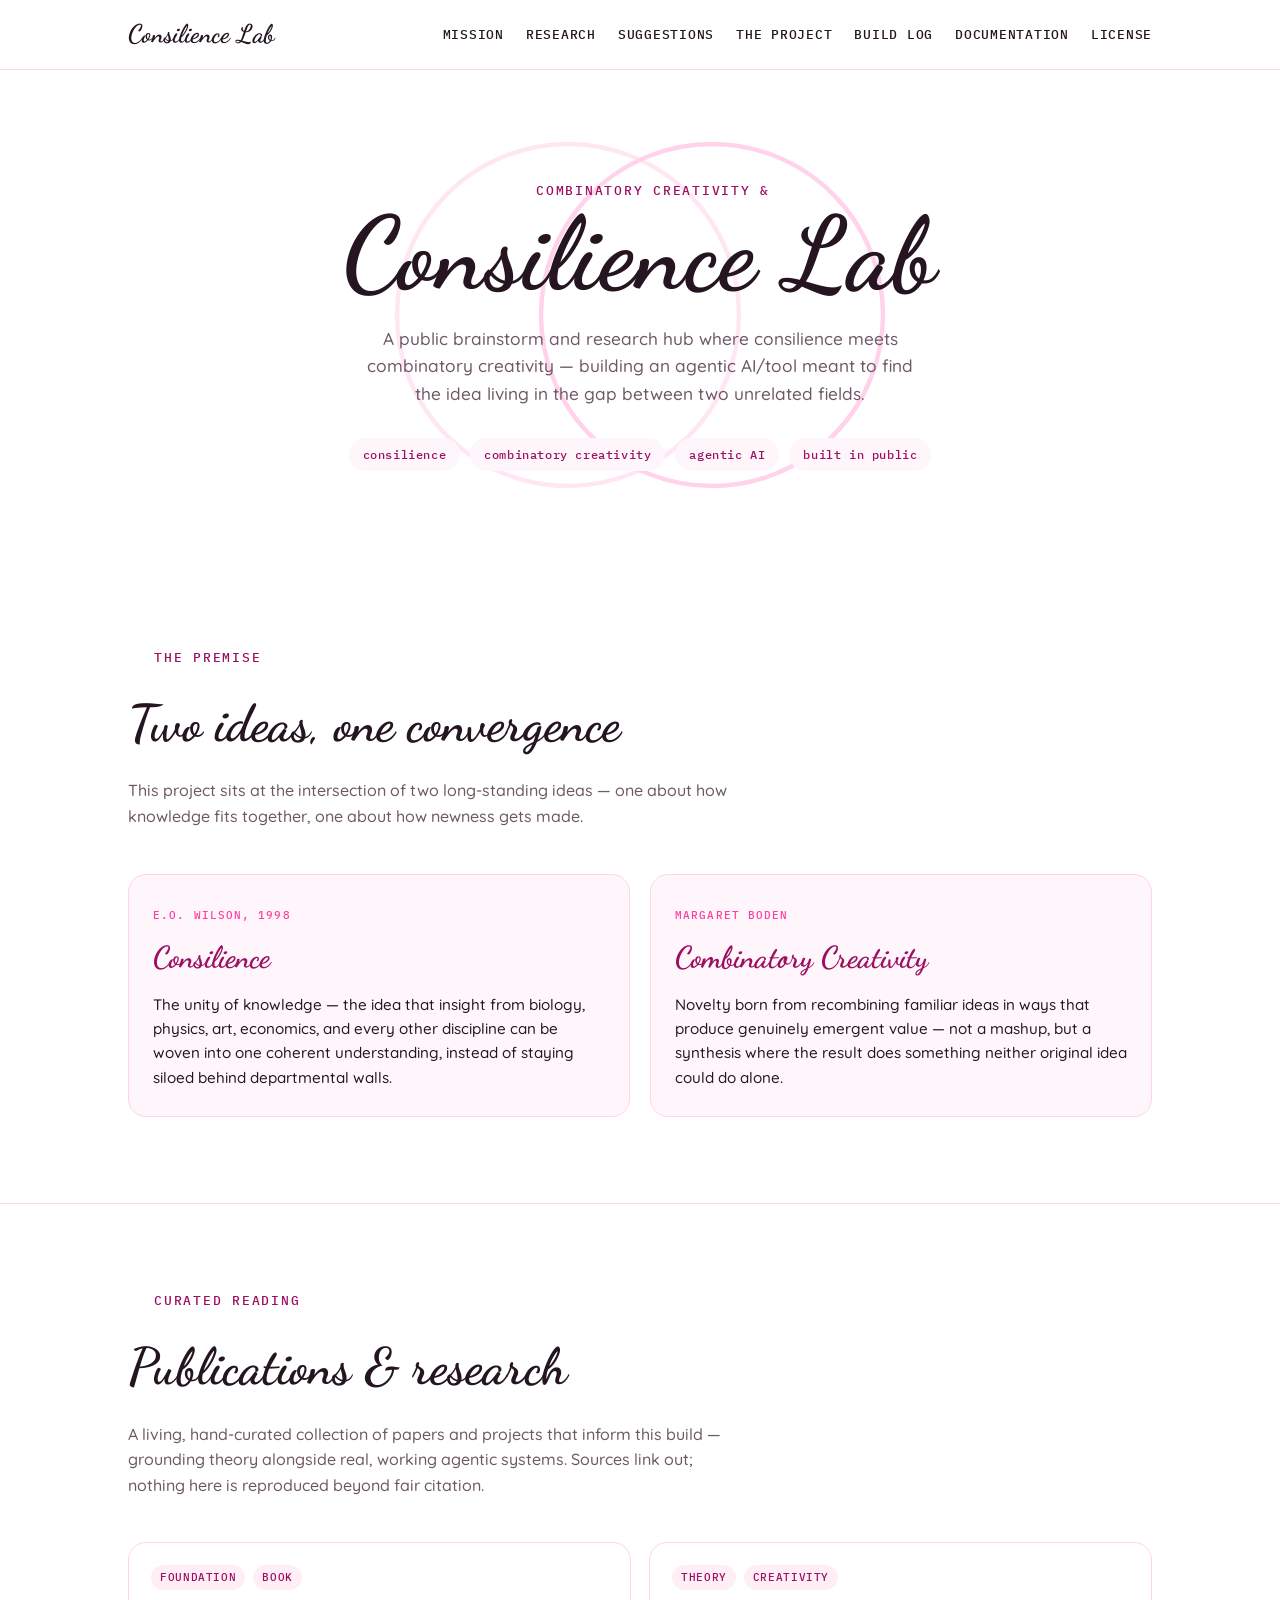
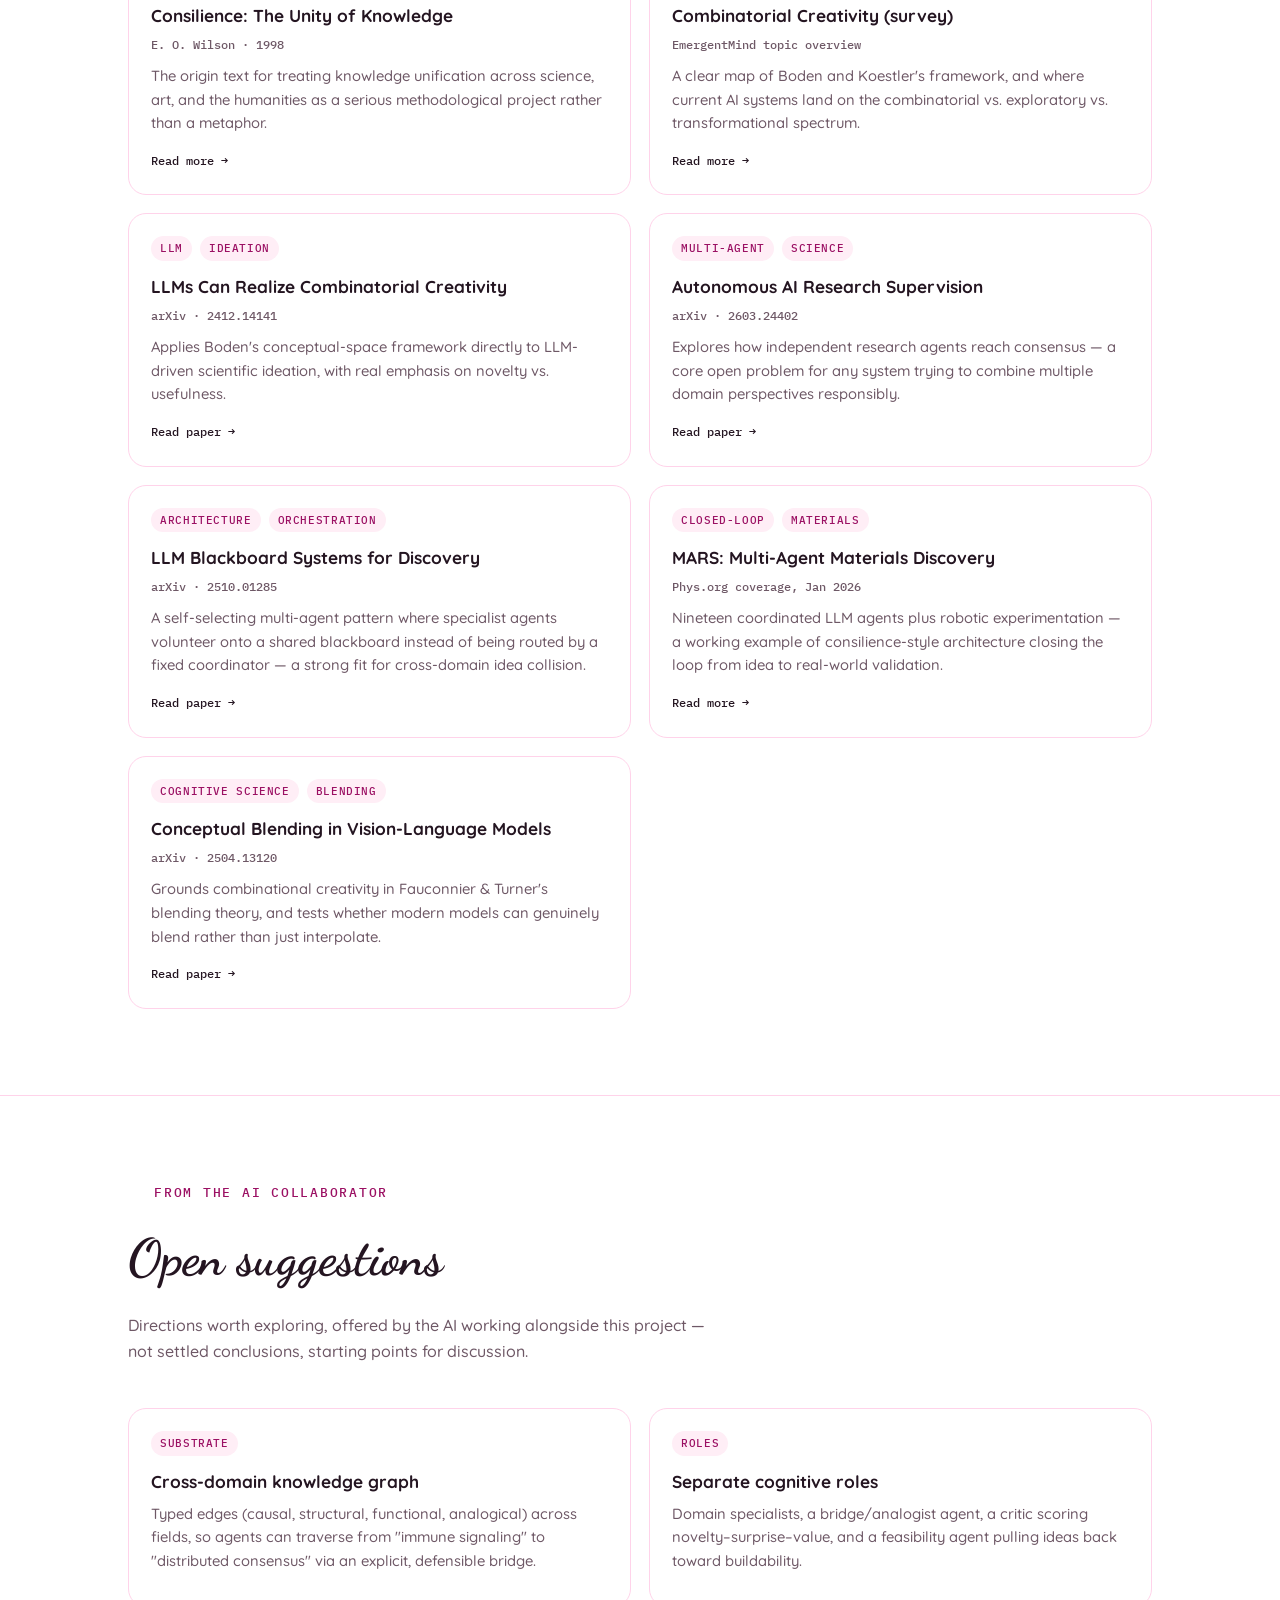
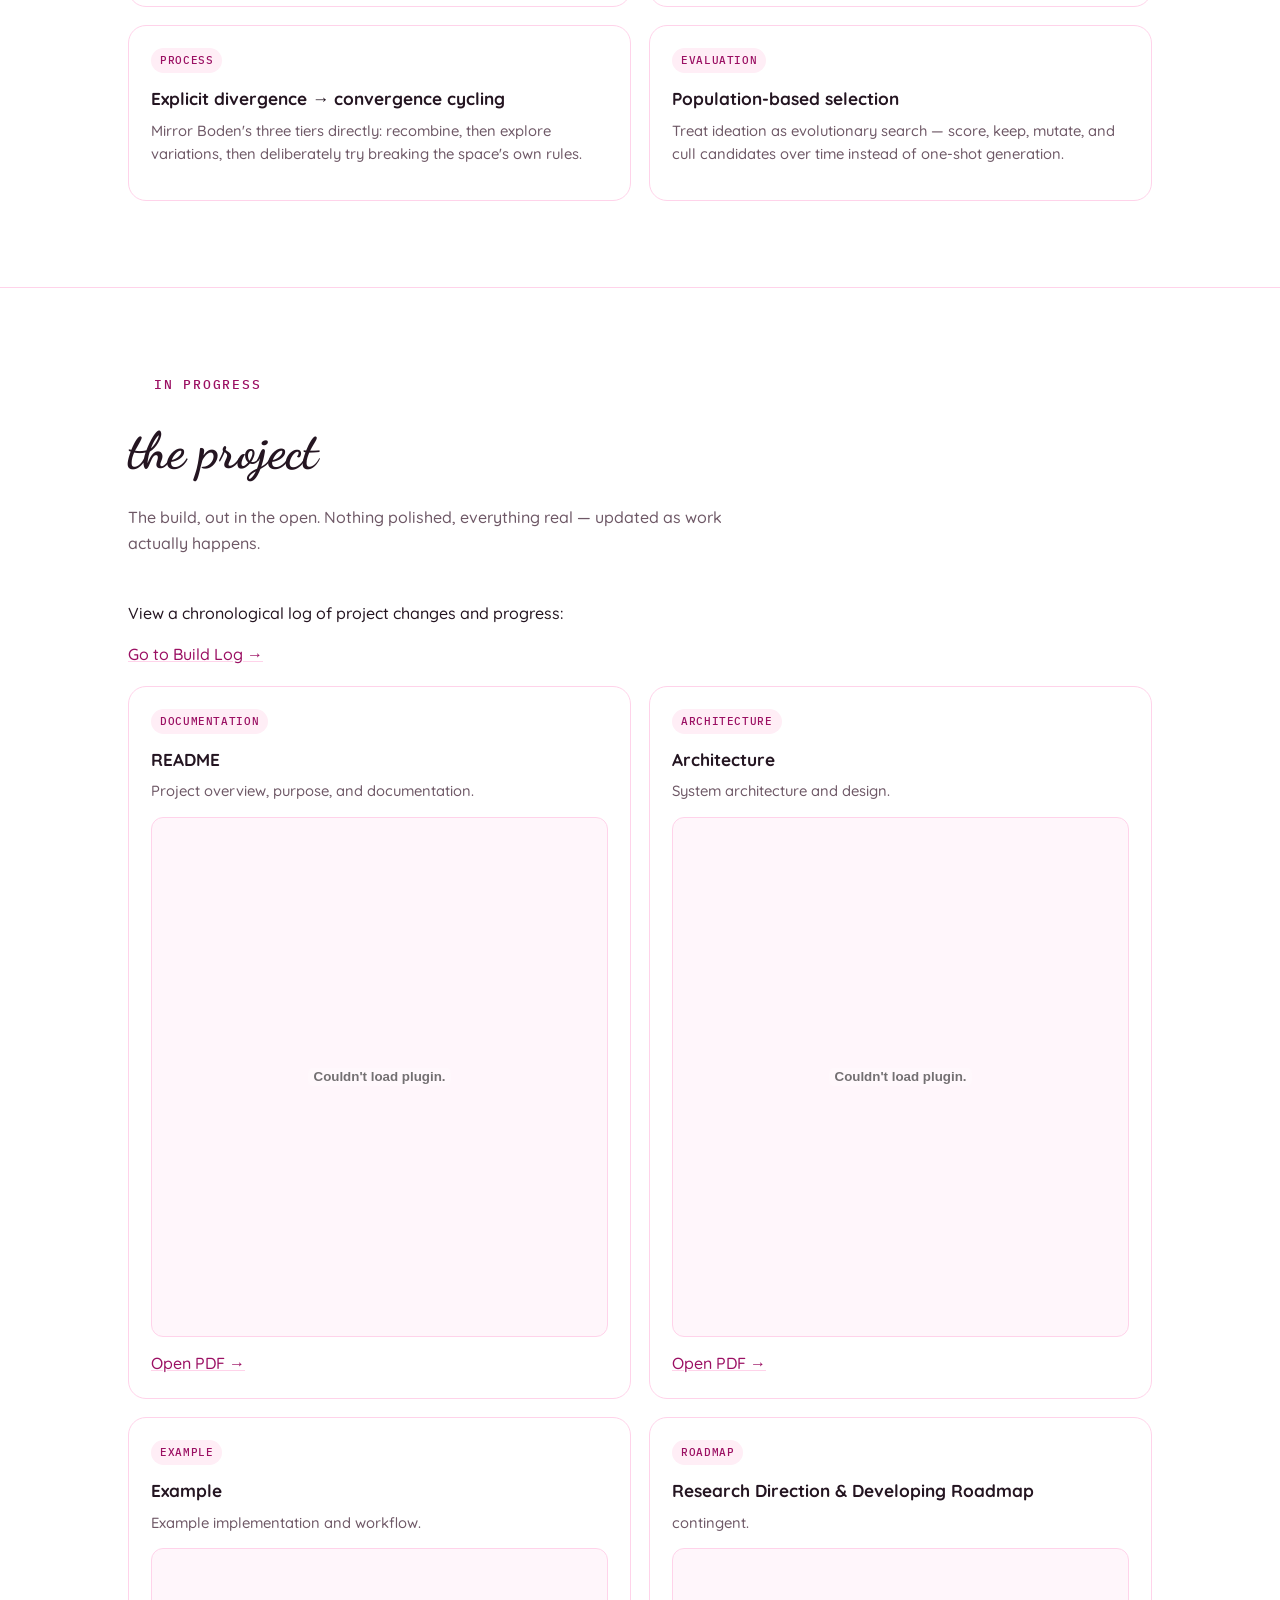
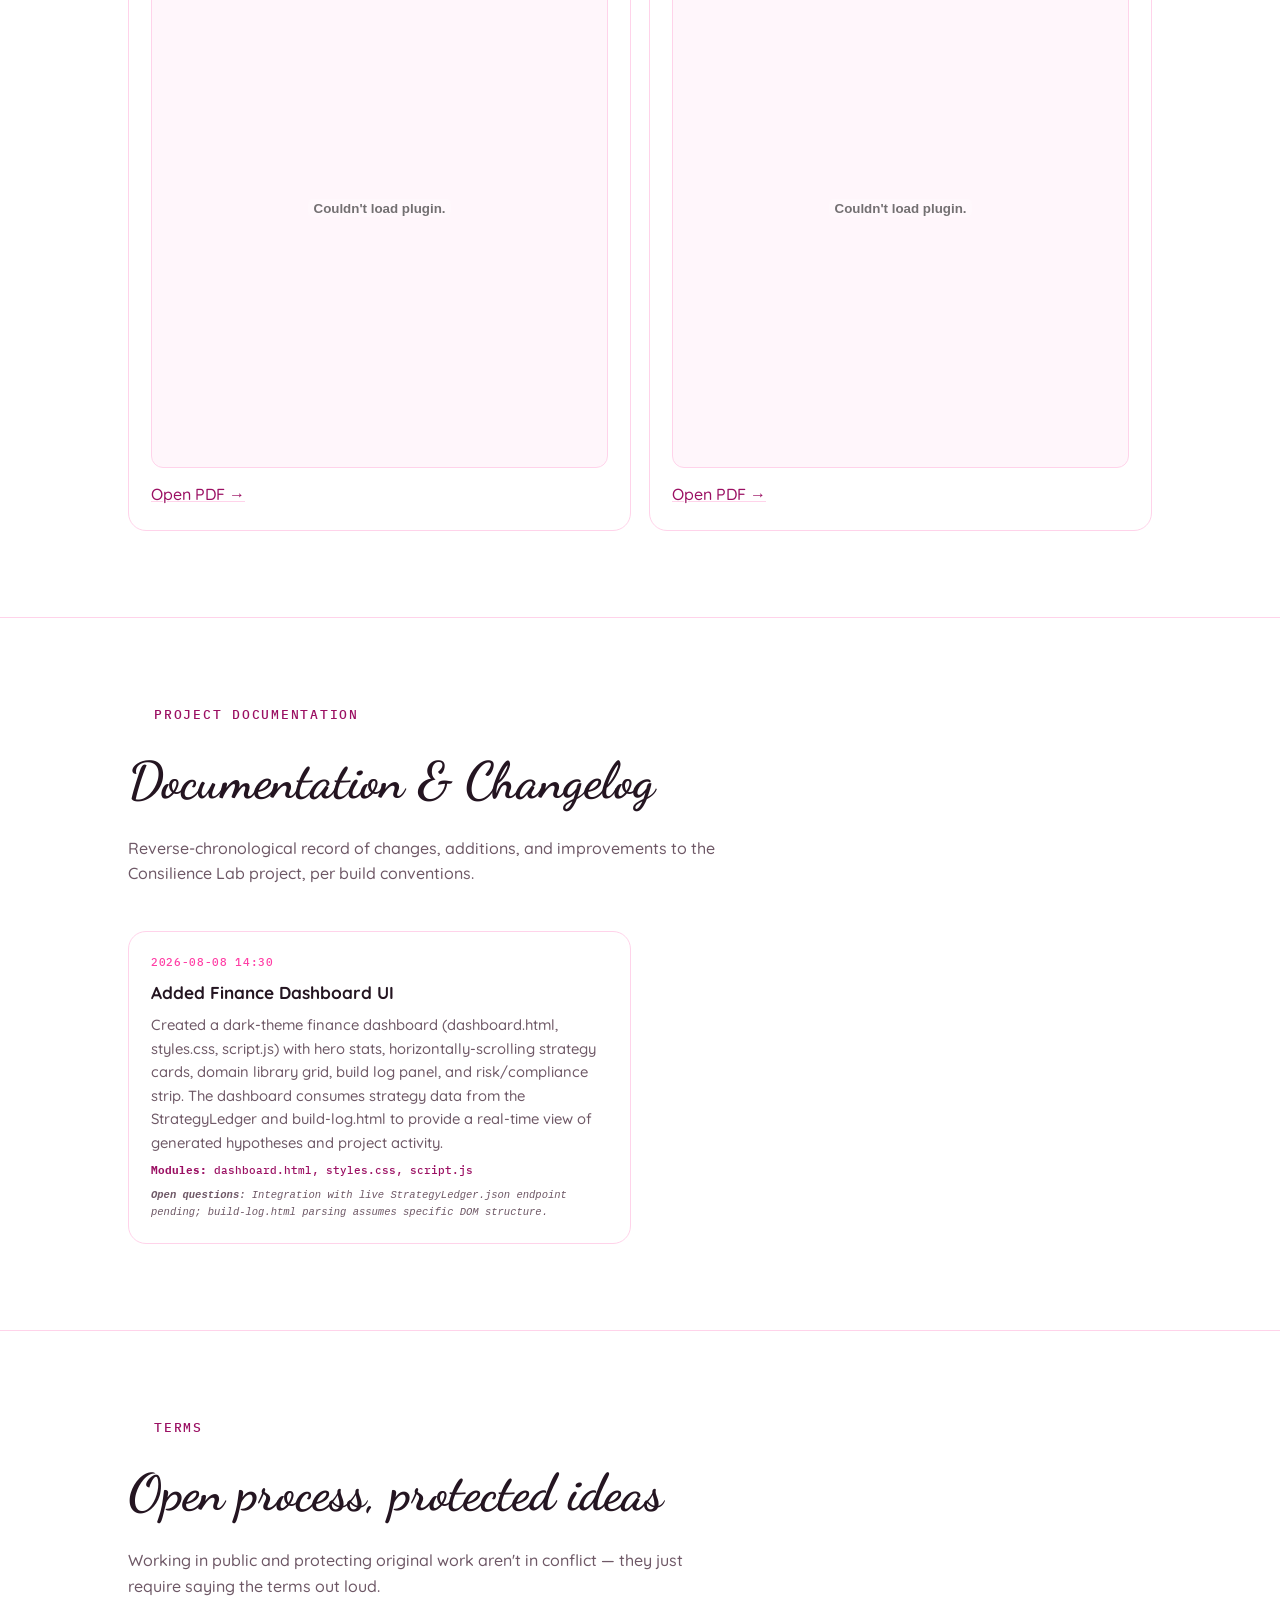
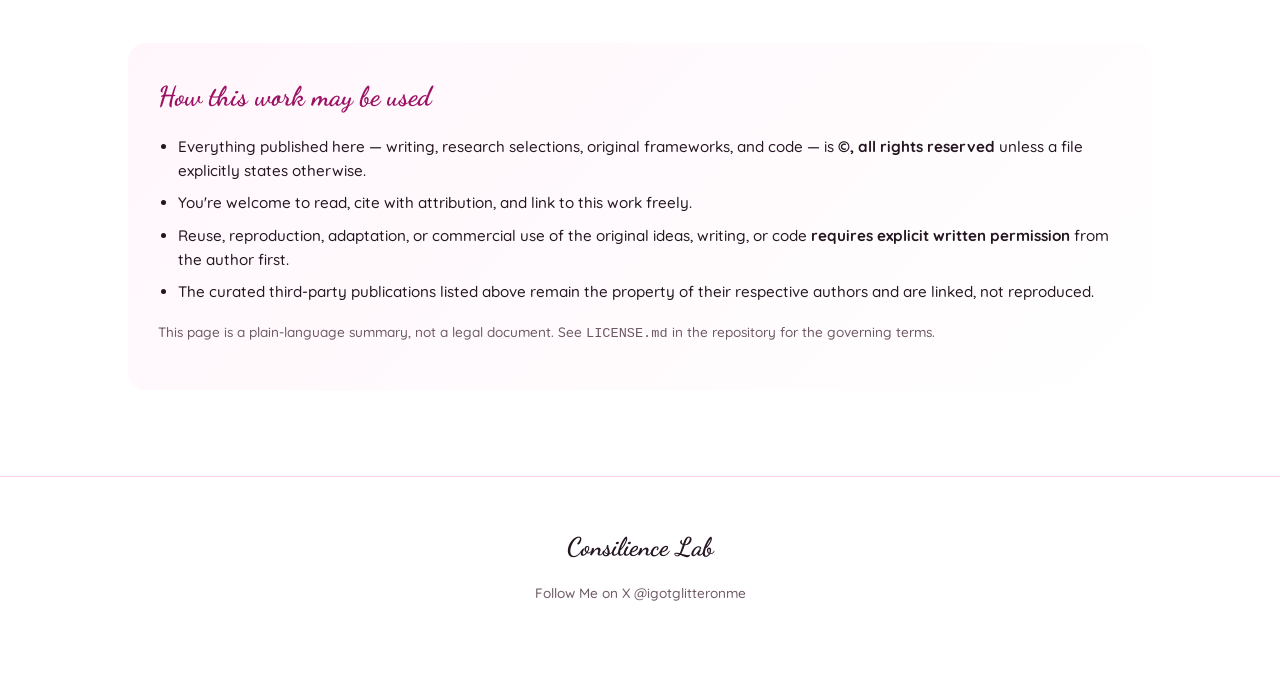
==== commit cb5b3d6d: "feat: add finance dashboard (dashboard.html, styles.css, script.js) Co-authored-by: aider (openroute" ====
--- a/index.html
+++ b/index.html
@@ -262,6 +262,33 @@
   .status.prototyping{ background:#dcf3e4; color:#177a44; }
   .status.planned{ background:var(--blush); color:var(--deep-magenta); }
 
+  /* ---------- Documentation / Changelog ---------- */
+  .doc-grid{ display:grid; grid-template-columns:repeat(2, 1fr); gap:18px; }
+  .doc-card{
+    border:1.5px solid var(--line);
+    border-radius:var(--radius);
+    padding:22px;
+    background:var(--white);
+    transition: border-color .18s ease, transform .18s ease;
+  }
+  .doc-card:hover{ border-color:var(--b-pink); transform:translateY(-2px); }
+  .doc-card .doc-date{
+    font-family:'IBM Plex Mono', monospace;
+    font-size:11px; letter-spacing:.06em; text-transform:uppercase;
+    color:var(--hot-pink);
+    margin-bottom:8px;
+  }
+  .doc-card h3{ font-size:1.08rem; font-weight:700; color:var(--ink); margin-bottom:6px; }
+  .doc-card p{ font-size:0.92rem; color:var(--ink-soft); margin:0 0 8px; }
+  .doc-card .doc-modules{
+    font-family:'IBM Plex Mono', monospace;
+    font-size:10.5px; color:var(--deep-magenta); margin-bottom:8px;
+  }
+  .doc-card .doc-questions{
+    font-family:'IBM Plex Mono', monospace;
+    font-size:10.5px; color:var(--ink-soft); font-style:italic;
+  }
+
   /* ---------- License callout ---------- */
   .license-box{
     background:linear-gradient(135deg, var(--blush-2), #fff);
@@ -290,6 +317,7 @@
     .terms{ grid-template-columns:1fr; }
     .grid{ grid-template-columns:1fr; }
     .pdf-section{ grid-template-columns:1fr; }
+    .doc-grid{ grid-template-columns:1fr; }
     .pdf-card embed{ height:520px; }
     .nav-links{ font-size:11px; gap:14px; }
   }
@@ -297,6 +325,7 @@
   @media (prefers-reduced-motion: reduce){
     html{ scroll-behavior:auto; }
     .card{ transition:none; }
+    .doc-card{ transition:none; }
   }
 </style>
 </head>
@@ -311,6 +340,7 @@
       <a href="#suggestions">Suggestions</a>
       <a href="#the project">the project</a>
       <a href="build-log.html">Build Log</a>
+      <a href="#documentation">Documentation</a>
       <a href="#license">License</a>
     </div>
   </div>
@@ -511,6 +541,26 @@
   </div>
 </section>
 
+<section id="documentation">
+  <div class="wrap">
+    <div class="section-head">
+      <span class="eyebrow" style="--venn-icon: radial-gradient(circle, var(--b-pink) 40%, transparent 41%);">project documentation</span>
+      <h2>Documentation &amp; Changelog</h2>
+      <p>Reverse-chronological record of changes, additions, and improvements to the Consilience Lab project, per build conventions.</p>
+    </div>
+
+    <div class="doc-grid">
+      <div class="doc-card">
+        <div class="doc-date">2026-08-08 14:30</div>
+        <h3>Added Finance Dashboard UI</h3>
+        <p>Created a dark-theme finance dashboard (dashboard.html, styles.css, script.js) with hero stats, horizontally-scrolling strategy cards, domain library grid, build log panel, and risk/compliance strip. The dashboard consumes strategy data from the StrategyLedger and build-log.html to provide a real-time view of generated hypotheses and project activity.</p>
+        <div class="doc-modules"><strong>Modules:</strong> dashboard.html, styles.css, script.js</div>
+        <div class="doc-questions"><strong>Open questions:</strong> Integration with live StrategyLedger.json endpoint pending; build-log.html parsing assumes specific DOM structure.</div>
+      </div>
+    </div>
+  </div>
+</section>
+
 <section id="license">
   <div class="wrap">
     <div class="section-head">
